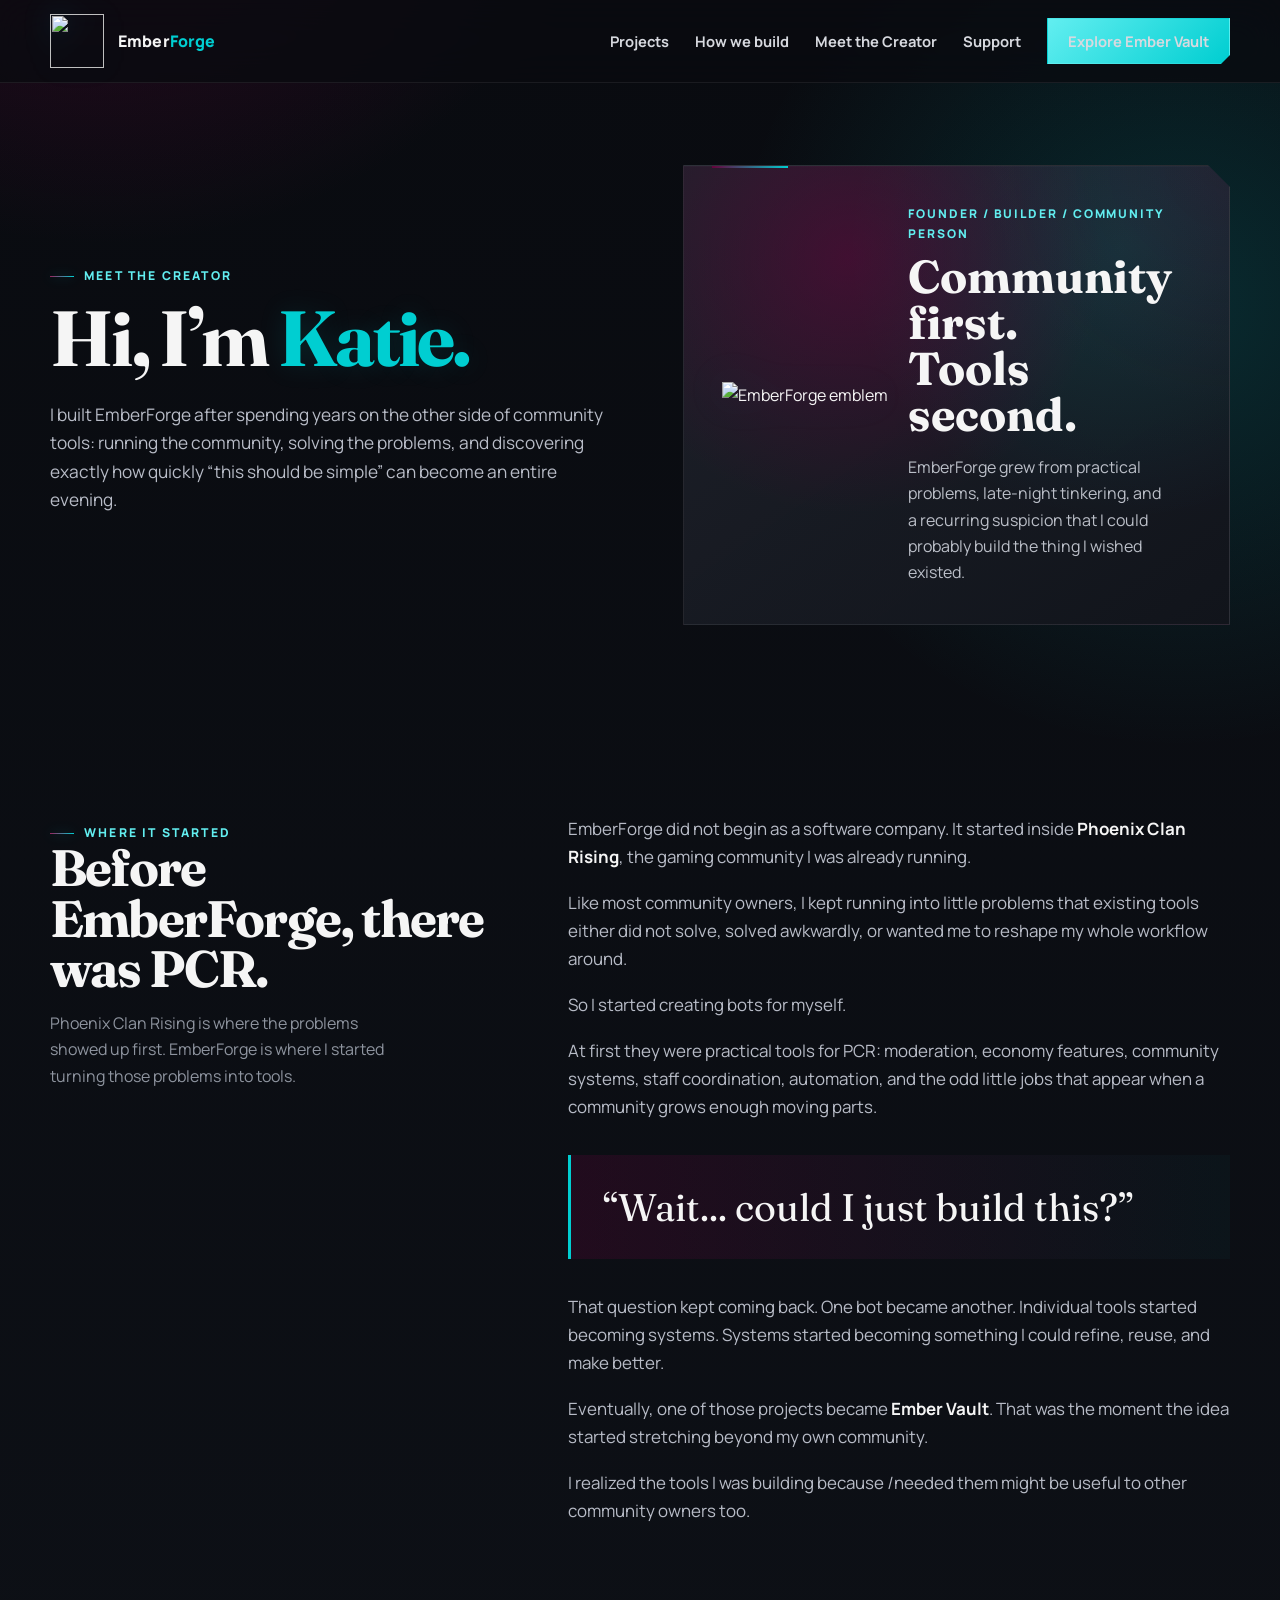
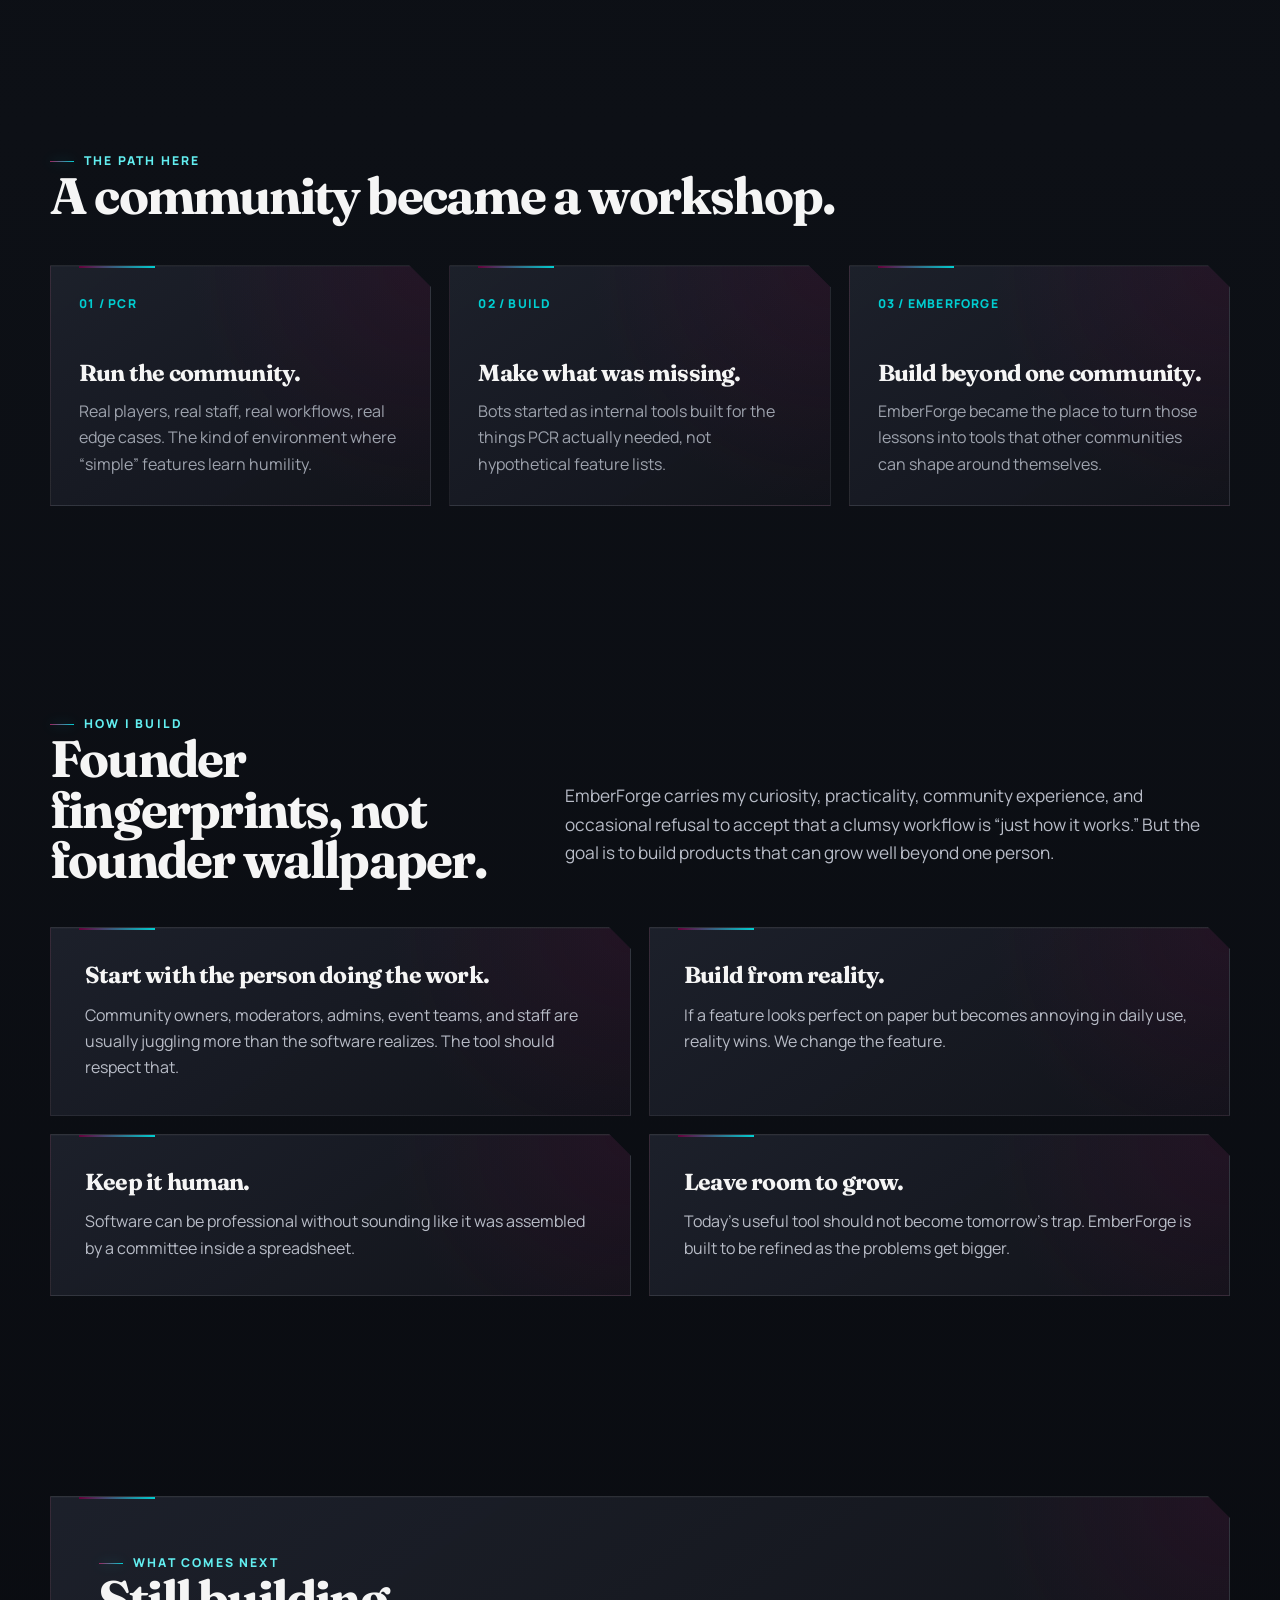
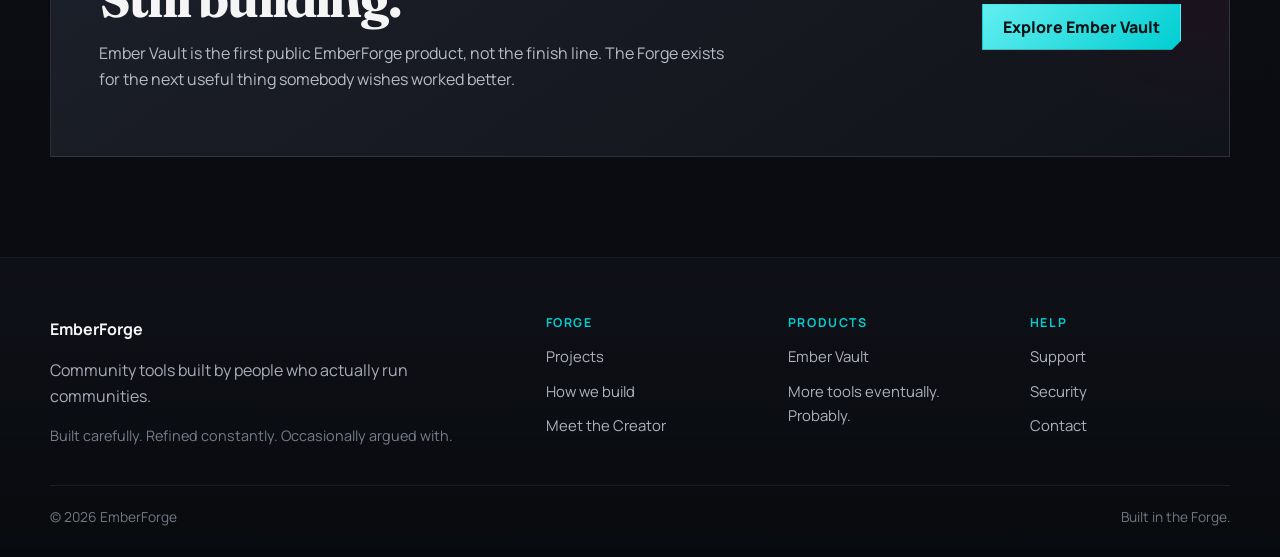
==== creator.html @ 753a5c28 "Add creator.html for EmberForge website" ====
<!doctype html>
<html lang="en">
<head>
<meta charset="utf-8">
<meta name="viewport" content="width=device-width,initial-scale=1">
<meta name="theme-color" content="#0b0d12">
<title>Meet the Creator | EmberForge</title>
<meta name="description" content="Meet the creator behind EmberForge and learn how community problems became community tools.">
<style>

@import url('https://fonts.googleapis.com/css2?family=Fraunces:opsz,wght@9..144,600;9..144,700;9..144,800&family=Manrope:wght@400;500;600;700;800&display=swap');

:root {
  --ink: #0b0d12;
  --ink-2: #11131a;
  --panel: #171a22;
  --panel-2: #1e222c;
  --turquoise: #00ced1;
  --turquoise-soft: #62eef0;
  --purple: #66023c;
  --purple-soft: #9a245f;
  --white: #f5f5f5;
  --muted: #b8bcc7;
  --muted-2: #858b98;
  --line: rgba(245,245,245,.10);
  --cyan-line: rgba(0,206,209,.25);
  --purple-line: rgba(154,36,95,.30);
  --shadow: 0 28px 80px rgba(0,0,0,.34);
  --max: 1180px;
}

* { box-sizing: border-box; }
html { scroll-behavior: smooth; }
body {
  margin: 0;
  min-height: 100vh;
  color: var(--white);
  font-family: "Manrope", ui-sans-serif, system-ui, sans-serif;
  line-height: 1.65;
  overflow-x: hidden;
  background:
    radial-gradient(circle at 8% -8%, rgba(102,2,60,.52), transparent 34rem),
    radial-gradient(circle at 92% 8%, rgba(0,206,209,.16), transparent 28rem),
    linear-gradient(180deg, #090b10 0%, #0d1016 46%, #090b10 100%);
}

body::before {
  content: "";
  position: fixed;
  inset: 0;
  pointer-events: none;
  opacity: .15;
  z-index: 999;
  background-image: url("data:image/svg+xml,%3Csvg viewBox='0 0 140 140' xmlns='http://www.w3.org/2000/svg'%3E%3Cfilter id='n'%3E%3CfeTurbulence type='fractalNoise' baseFrequency='.92' numOctaves='2' stitchTiles='stitch'/%3E%3C/filter%3E%3Crect width='100%25' height='100%25' filter='url(%23n)' opacity='.06'/%3E%3C/svg%3E");
  mix-blend-mode: soft-light;
}

a { color: inherit; }
.shell { width: min(var(--max), calc(100% - 40px)); margin: 0 auto; }

.site-nav {
  position: sticky;
  top: 0;
  z-index: 50;
  backdrop-filter: blur(18px);
  background: rgba(9,11,16,.78);
  border-bottom: 1px solid rgba(245,245,245,.07);
}

.nav-inner {
  min-height: 82px;
  display: flex;
  align-items: center;
  justify-content: space-between;
  gap: 24px;
}

.brand {
  display: inline-flex;
  align-items: center;
  gap: 14px;
  text-decoration: none;
  font-weight: 800;
  letter-spacing: .01em;
}

.brand-mark {
  width: 54px;
  height: 54px;
  display: grid;
  place-items: center;
  flex-shrink: 0;
}
.brand-mark img {
  width: 100%;
  height: 100%;
  object-fit: contain;
  display: block;
  filter: drop-shadow(0 0 14px rgba(0,206,209,.18));
}
.brand em { font-style: normal; color: var(--turquoise); }

.nav-links {
  display: flex;
  align-items: center;
  gap: 26px;
}
.nav-links a {
  text-decoration: none;
  color: #d7d9df;
  font-size: .92rem;
  font-weight: 700;
}
.nav-links a:hover { color: var(--turquoise-soft); }

.nav-cta, .btn {
  display: inline-flex;
  align-items: center;
  justify-content: center;
  gap: 10px;
  min-height: 46px;
  padding: 0 20px;
  text-decoration: none;
  font-weight: 800;
  border: 1px solid transparent;
  clip-path: polygon(0 0, 100% 0, 100% calc(100% - 9px), calc(100% - 9px) 100%, 0 100%);
  transition: transform .18s ease, box-shadow .18s ease, border-color .18s ease, background .18s ease;
}

.nav-cta, .btn.primary {
  color: #071114;
  background: linear-gradient(135deg, var(--turquoise-soft), var(--turquoise));
  box-shadow: 0 14px 34px rgba(0,206,209,.17);
}
.nav-cta:hover, .btn.primary:hover {
  transform: translateY(-2px);
  box-shadow: 0 18px 42px rgba(0,206,209,.25);
}

.btn.secondary {
  color: var(--white);
  border-color: rgba(245,245,245,.14);
  background: rgba(245,245,245,.035);
}
.btn.secondary:hover {
  transform: translateY(-2px);
  border-color: var(--purple-soft);
  background: rgba(102,2,60,.18);
}

.eyebrow {
  display: inline-flex;
  align-items: center;
  gap: 10px;
  color: var(--turquoise-soft);
  font-size: .76rem;
  letter-spacing: .18em;
  text-transform: uppercase;
  font-weight: 800;
}
.eyebrow::before {
  content: "";
  width: 24px;
  height: 1px;
  background: linear-gradient(90deg, var(--purple-soft), var(--turquoise));
  box-shadow: 0 0 12px rgba(0,206,209,.45);
}

h1, h2, h3, .display {
  font-family: "Fraunces", Georgia, serif;
  margin: 0;
  line-height: .98;
  letter-spacing: -.035em;
}
h1 { font-size: clamp(3.4rem, 6.1vw, 6.35rem); }
h2 { font-size: clamp(2.45rem, 4vw, 4.5rem); }
h3 { font-size: 1.45rem; line-height: 1.1; }

.lead {
  color: var(--muted);
  font-size: 1.08rem;
  max-width: 680px;
}

.glow-word {
  color: var(--turquoise);
  text-shadow: 0 0 28px rgba(0,206,209,.14);
}

.section {
  padding: 100px 0;
}

.card {
  position: relative;
  background:
    radial-gradient(circle at 100% 0%, rgba(102,2,60,.17), transparent 15rem),
    linear-gradient(145deg, rgba(30,34,44,.94), rgba(18,20,27,.96));
  border: 1px solid var(--line);
  box-shadow: inset 0 1px 0 rgba(245,245,245,.025);
  clip-path: polygon(0 0, calc(100% - 22px) 0, 100% 22px, 100% 100%, 0 100%);
}
.card::after {
  content: "";
  position: absolute;
  left: 28px;
  top: 0;
  width: 76px;
  height: 2px;
  background: linear-gradient(90deg, var(--purple), var(--turquoise));
}

.site-footer {
  border-top: 1px solid rgba(245,245,245,.07);
  padding: 58px 0 28px;
  background: linear-gradient(180deg, rgba(17,19,26,.72), rgba(8,10,14,.96));
}
.footer-grid {
  display: grid;
  grid-template-columns: 1.7fr repeat(3, .75fr);
  gap: 42px;
}
.footer-brand p { max-width: 460px; color: #a9adb7; margin: 14px 0 0; }
.footer-small { color: #777e8a !important; font-size: .9rem; }
.footer-column { display: grid; gap: 10px; align-content: start; }
.footer-column h3 {
  font-family: "Manrope", sans-serif;
  margin: 0 0 4px;
  color: var(--turquoise);
  text-transform: uppercase;
  letter-spacing: .13em;
  font-size: .77rem;
}
.footer-column a, .footer-column span {
  color: #aeb2bb;
  text-decoration: none;
  font-size: .93rem;
}
.footer-column a:hover { color: var(--white); }
.footer-bottom {
  display: flex;
  justify-content: space-between;
  gap: 20px;
  margin-top: 38px;
  padding-top: 20px;
  border-top: 1px solid rgba(245,245,245,.07);
  color: #717783;
  font-size: .86rem;
}

.reveal { opacity: 0; transform: translateY(14px); transition: opacity .65s ease, transform .65s ease; }
.reveal.visible { opacity: 1; transform: none; }

@media (max-width: 940px) {
  .nav-links a:not(.nav-cta) { display: none; }
  .footer-grid { grid-template-columns: 1fr 1fr; }
}
@media (max-width: 640px) {
  .shell { width: min(100% - 26px, var(--max)); }
  .nav-inner { min-height: 70px; }
  .brand-mark { width: 46px; height: 46px; }
  .nav-cta { display: none; }
  .section { padding: 74px 0; }
  .footer-grid { grid-template-columns: 1fr; }
  .footer-bottom { flex-direction: column; }
}
@media (prefers-reduced-motion: reduce) {
  * { scroll-behavior: auto !important; transition-duration: .01ms !important; }
  .reveal { opacity: 1; transform: none; }
}


.creator-hero {
  min-height:580px;
  display:grid;
  grid-template-columns:1.02fr .98fr;
  gap:64px;
  align-items:center;
  padding:82px 0 90px;
}
.creator-hero h1 { margin-top:14px; }
.creator-hero .lead { margin-top:24px; }
.creator-card {
  min-height:360px;
  padding:38px;
  display:grid;
  grid-template-columns:.9fr 1.1fr;
  gap:18px;
  align-items:center;
  overflow:hidden;
}
.creator-card::before {
  content:"";
  position:absolute;
  inset:0;
  background:
    radial-gradient(circle at 30% 20%, rgba(102,2,60,.50), transparent 16rem),
    radial-gradient(circle at 80% 18%, rgba(0,206,209,.12), transparent 17rem);
}
.creator-card > * { position:relative; z-index:1; }
.creator-logo {
  width: min(100%, 230px);
  display:block;
  margin: 0 auto;
  filter: drop-shadow(0 0 20px rgba(0,206,209,.12));
}
.creator-card .tiny { color:var(--turquoise-soft); text-transform:uppercase; letter-spacing:.16em; font-weight:800; font-size:.75rem; }
.creator-card strong {
  display:block;
  margin-top:10px;
  font-family:"Fraunces",serif;
  font-size:clamp(2.1rem,3.6vw,3.2rem);
  line-height:1;
}
.creator-card p { color:#bbbfc8; margin:16px 0 0; }

.story {
  display:grid;
  grid-template-columns:.8fr 1.2fr;
  gap:76px;
  align-items:start;
}
.story-copy p { color:var(--muted); font-size:1.06rem; margin:0 0 18px; }
.story-copy strong { color:var(--white); }
.story-kicker { position:sticky; top:110px; }
.story-kicker p { color:#8e949f; max-width:360px; }

.pullquote {
  margin:34px 0;
  padding:30px 32px;
  border-left:3px solid var(--turquoise);
  background:linear-gradient(90deg, rgba(102,2,60,.24), rgba(0,206,209,.03));
  font-family:"Fraunces",Georgia,serif;
  font-size:clamp(1.65rem,3vw,2.55rem);
  line-height:1.15;
}

.timeline {
  display:grid;
  grid-template-columns:repeat(3,1fr);
  gap:18px;
  margin-top:44px;
}
.timeline .card { padding:28px; min-height:230px; }
.timeline .label { color:var(--turquoise); font-weight:800; letter-spacing:.1em; font-size:.76rem; }
.timeline h3 { margin:46px 0 12px; }
.timeline p { color:#9ea3ae; margin:0; }

.values {
  display:grid;
  grid-template-columns:1fr 1fr;
  gap:18px;
}
.value-card { padding:34px; }
.value-card p { color:var(--muted); margin:14px 0 0; }

.closer {
  padding:48px;
  display:grid;
  grid-template-columns:1.2fr .8fr;
  gap:40px;
  align-items:center;
}
.closer p { color:var(--muted); max-width:700px; }
.closer .btn { justify-self:end; }

@media (max-width:940px) {
  .creator-hero, .creator-card, .story, .closer { grid-template-columns:1fr; }
  .story-kicker { position:static; }
  .timeline { grid-template-columns:1fr; }
  .closer .btn { justify-self:start; }
}
@media (max-width:640px) {
  .values { grid-template-columns:1fr; }
  .creator-card, .closer { padding:28px; }
}
</style>
</head>
<body>

<nav class="site-nav">
  <div class="shell nav-inner">
    <a class="brand" href="/" aria-label="EmberForge home">
      <span class="brand-mark" aria-hidden="true">
        <img src="/emberforge-mark.png" alt="">
      </span>
      <span>Ember<em>Forge</em></span>
    </a>
    <div class="nav-links" aria-label="Primary navigation">
      <a href="/#products">Projects</a>
      <a href="/#why">How we build</a>
      <a href="/creator.html">Meet the Creator</a>
      <a href="/support.html">Support</a>
      <a class="nav-cta" href="/ember-vault.html">Explore Ember Vault</a>
    </div>
  </div>
</nav>

<main>
<section class="shell creator-hero">
  <div class="reveal">
    <div class="eyebrow">Meet the Creator</div>
    <h1>Hi, I’m <span class="glow-word">Katie.</span></h1>
    <p class="lead">I built EmberForge after spending years on the other side of community tools: running the community, solving the problems, and discovering exactly how quickly “this should be simple” can become an entire evening.</p>
  </div>

  <aside class="creator-card card reveal">
    <img class="creator-logo" src="/emberforge-mark.png" alt="EmberForge emblem">
    <div>
      <div class="tiny">Founder / Builder / Community person</div>
      <strong>Community first.<br>Tools second.</strong>
      <p>EmberForge grew from practical problems, late-night tinkering, and a recurring suspicion that I could probably build the thing I wished existed.</p>
    </div>
  </aside>
</section>

<section class="section">
  <div class="shell story">
    <div class="story-kicker reveal">
      <div class="eyebrow">Where it started</div>
      <h2>Before EmberForge, there was PCR.</h2>
      <p>Phoenix Clan Rising is where the problems showed up first. EmberForge is where I started turning those problems into tools.</p>
    </div>

    <div class="story-copy reveal">
      <p>EmberForge did not begin as a software company. It started inside <strong>Phoenix Clan Rising</strong>, the gaming community I was already running.</p>

      <p>Like most community owners, I kept running into little problems that existing tools either did not solve, solved awkwardly, or wanted me to reshape my whole workflow around.</p>

      <p>So I started creating bots for myself.</p>

      <p>At first they were practical tools for PCR: moderation, economy features, community systems, staff coordination, automation, and the odd little jobs that appear when a community grows enough moving parts.</p>

      <div class="pullquote">“Wait... could I just build this?”</div>

      <p>That question kept coming back. One bot became another. Individual tools started becoming systems. Systems started becoming something I could refine, reuse, and make better.</p>

      <p>Eventually, one of those projects became <strong>Ember Vault</strong>. That was the moment the idea started stretching beyond my own community.</p>

      <p>I realized the tools I was building because <em>I</em> needed them might be useful to other community owners too.</p>
    </div>
  </div>
</section>

<section class="section">
  <div class="shell">
    <div class="eyebrow reveal">The path here</div>
    <h2 class="reveal">A community became a workshop.</h2>

    <div class="timeline">
      <article class="card reveal">
        <div class="label">01 / PCR</div>
        <h3>Run the community.</h3>
        <p>Real players, real staff, real workflows, real edge cases. The kind of environment where “simple” features learn humility.</p>
      </article>
      <article class="card reveal">
        <div class="label">02 / BUILD</div>
        <h3>Make what was missing.</h3>
        <p>Bots started as internal tools built for the things PCR actually needed, not hypothetical feature lists.</p>
      </article>
      <article class="card reveal">
        <div class="label">03 / EMBERFORGE</div>
        <h3>Build beyond one community.</h3>
        <p>EmberForge became the place to turn those lessons into tools that other communities can shape around themselves.</p>
      </article>
    </div>
  </div>
</section>

<section class="section">
  <div class="shell">
    <div class="section-head" style="display:grid;grid-template-columns:.8fr 1.2fr;gap:72px;align-items:end;margin-bottom:42px;">
      <div class="reveal">
        <div class="eyebrow">How I build</div>
        <h2>Founder fingerprints, not founder wallpaper.</h2>
      </div>
      <p class="lead reveal">EmberForge carries my curiosity, practicality, community experience, and occasional refusal to accept that a clumsy workflow is “just how it works.” But the goal is to build products that can grow well beyond one person.</p>
    </div>

    <div class="values">
      <article class="value-card card reveal">
        <h3>Start with the person doing the work.</h3>
        <p>Community owners, moderators, admins, event teams, and staff are usually juggling more than the software realizes. The tool should respect that.</p>
      </article>
      <article class="value-card card reveal">
        <h3>Build from reality.</h3>
        <p>If a feature looks perfect on paper but becomes annoying in daily use, reality wins. We change the feature.</p>
      </article>
      <article class="value-card card reveal">
        <h3>Keep it human.</h3>
        <p>Software can be professional without sounding like it was assembled by a committee inside a spreadsheet.</p>
      </article>
      <article class="value-card card reveal">
        <h3>Leave room to grow.</h3>
        <p>Today's useful tool should not become tomorrow's trap. EmberForge is built to be refined as the problems get bigger.</p>
      </article>
    </div>
  </div>
</section>

<section class="section">
  <div class="shell">
    <div class="closer card reveal">
      <div>
        <div class="eyebrow">What comes next</div>
        <h2>Still building.</h2>
        <p>Ember Vault is the first public EmberForge product, not the finish line. The Forge exists for the next useful thing somebody wishes worked better.</p>
      </div>
      <a class="btn primary" href="/ember-vault.html">Explore Ember Vault</a>
    </div>
  </div>
</section>
</main>

<footer class="site-footer">
  <div class="shell footer-grid">
    <div class="footer-brand">
      <strong>EmberForge</strong>
      <p>Community tools built by people who actually run communities.</p>
      <p class="footer-small">Built carefully. Refined constantly. Occasionally argued with.</p>
    </div>
    <div class="footer-column">
      <h3>Forge</h3>
      <a href="/#products">Projects</a>
      <a href="/#why">How we build</a>
      <a href="/creator.html">Meet the Creator</a>
    </div>
    <div class="footer-column">
      <h3>Products</h3>
      <a href="/ember-vault.html">Ember Vault</a>
      <span>More tools eventually. Probably.</span>
    </div>
    <div class="footer-column">
      <h3>Help</h3>
      <a href="/support.html">Support</a>
      <a href="/security.html">Security</a>
      <a href="mailto:ever_forge@outlook.com">Contact</a>
    </div>
  </div>
  <div class="shell footer-bottom">
    <span>© <span id="year">2026</span> EmberForge</span>
    <span>Built in the Forge.</span>
  </div>
</footer>

<script>
const yearEl = document.getElementById('year'); if (yearEl) yearEl.textContent = new Date().getFullYear();
const observer = new IntersectionObserver((entries) => {
  entries.forEach(entry => {
    if (entry.isIntersecting) {
      entry.target.classList.add('visible');
      observer.unobserve(entry.target);
    }
  });
}, { threshold: 0.12 });
document.querySelectorAll('.reveal').forEach(el => observer.observe(el));
</script>
</body>
</html>
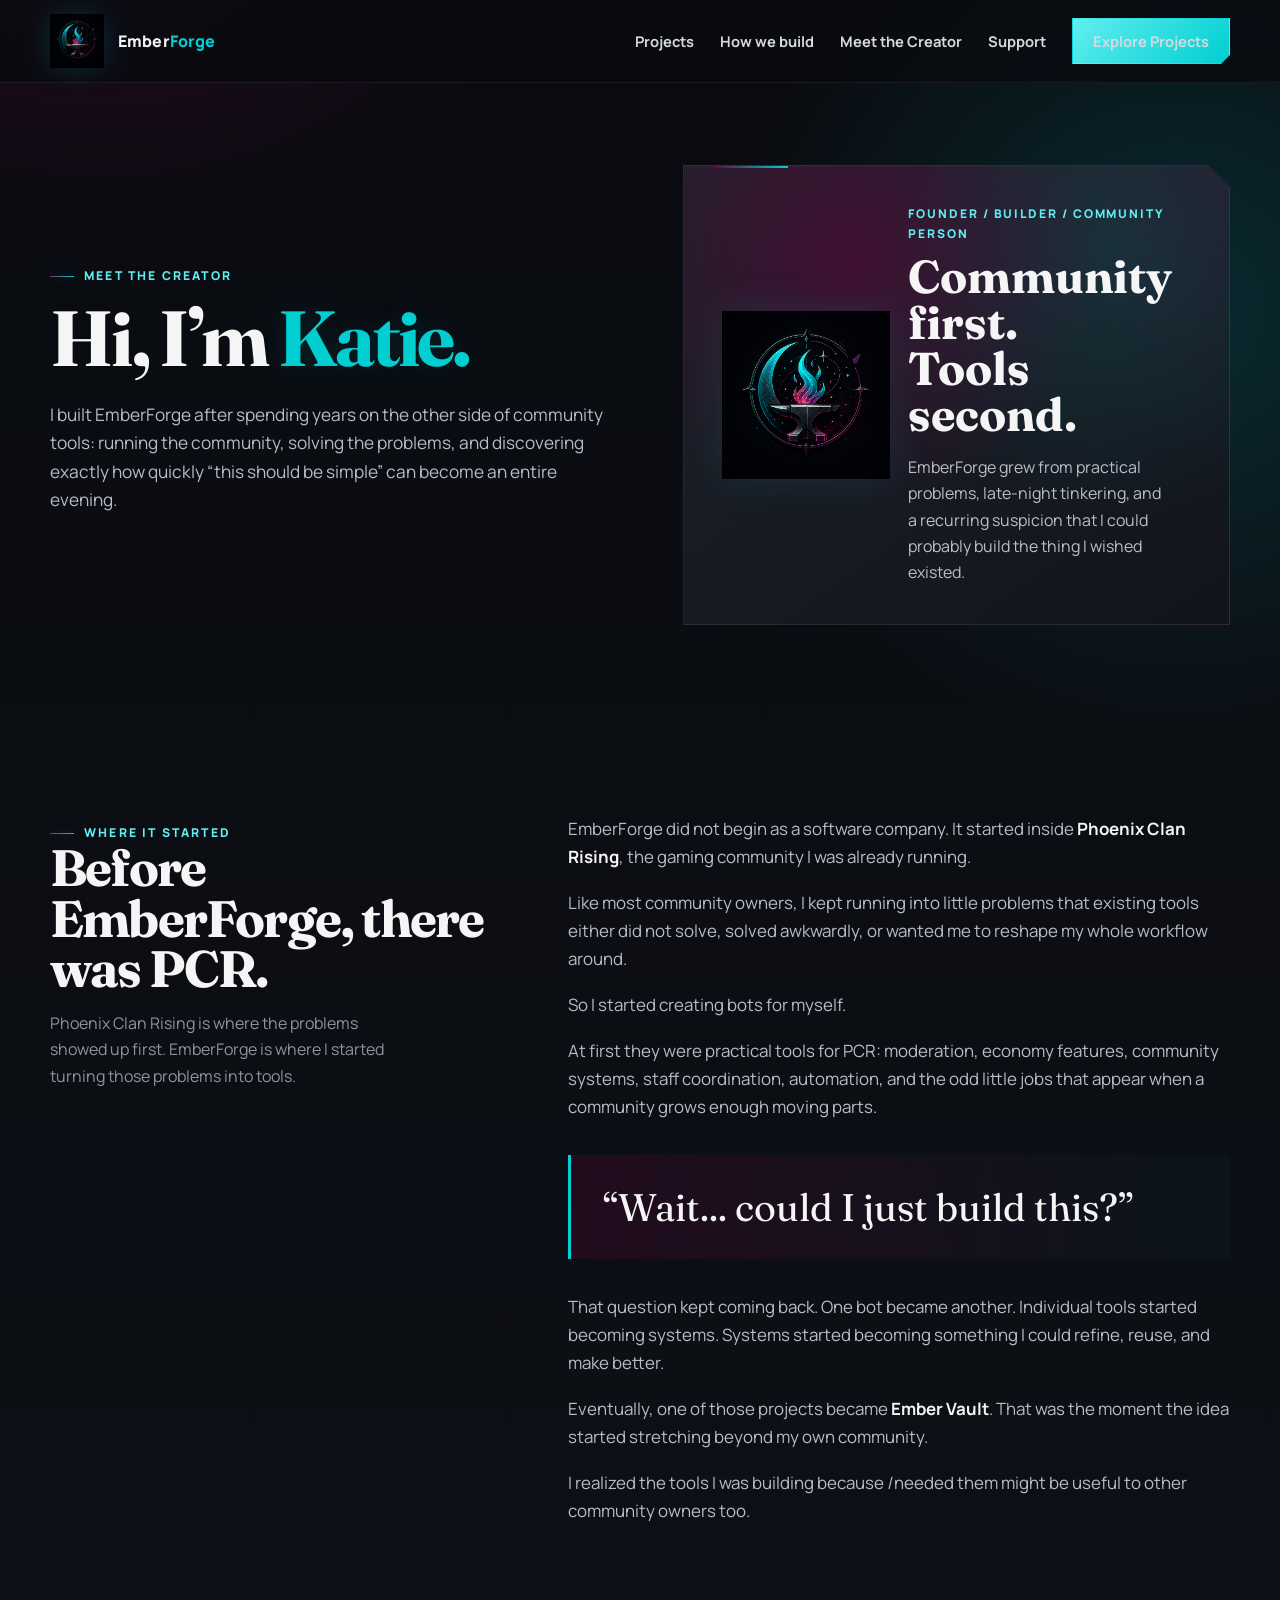
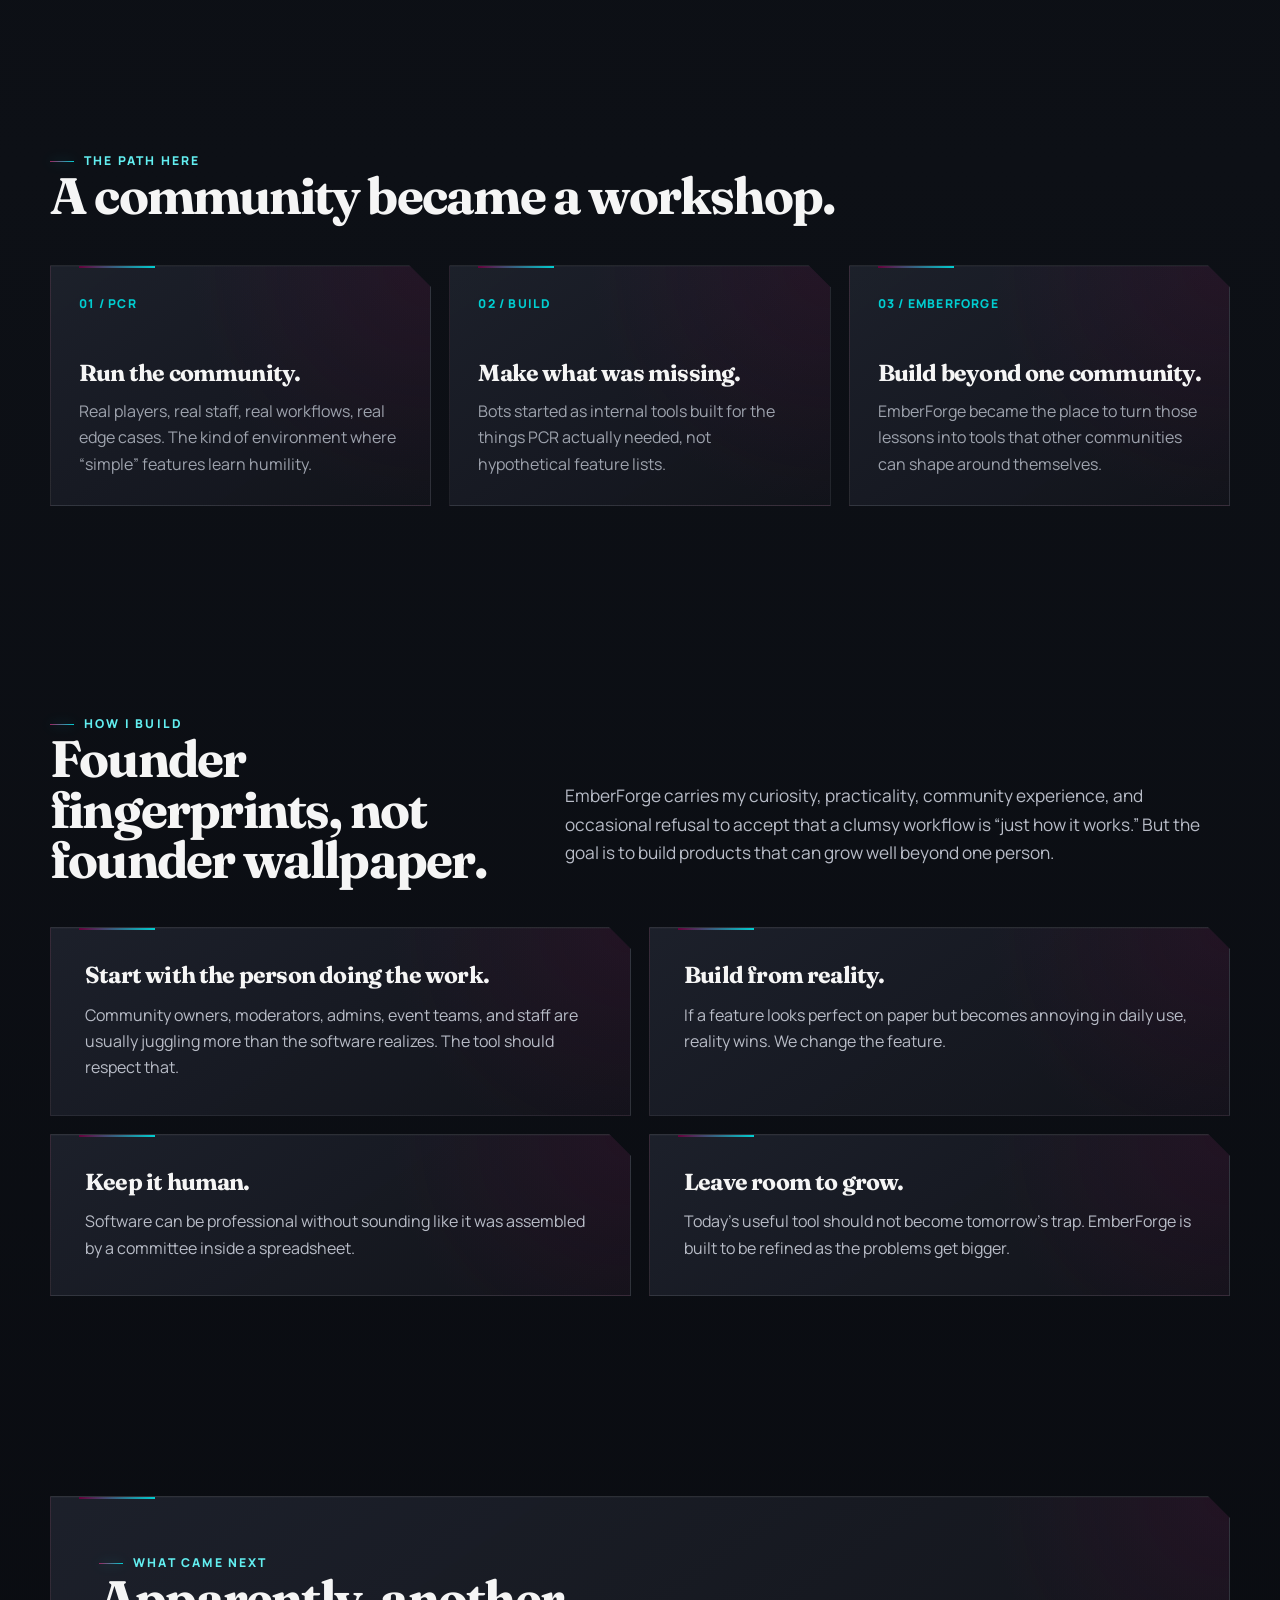
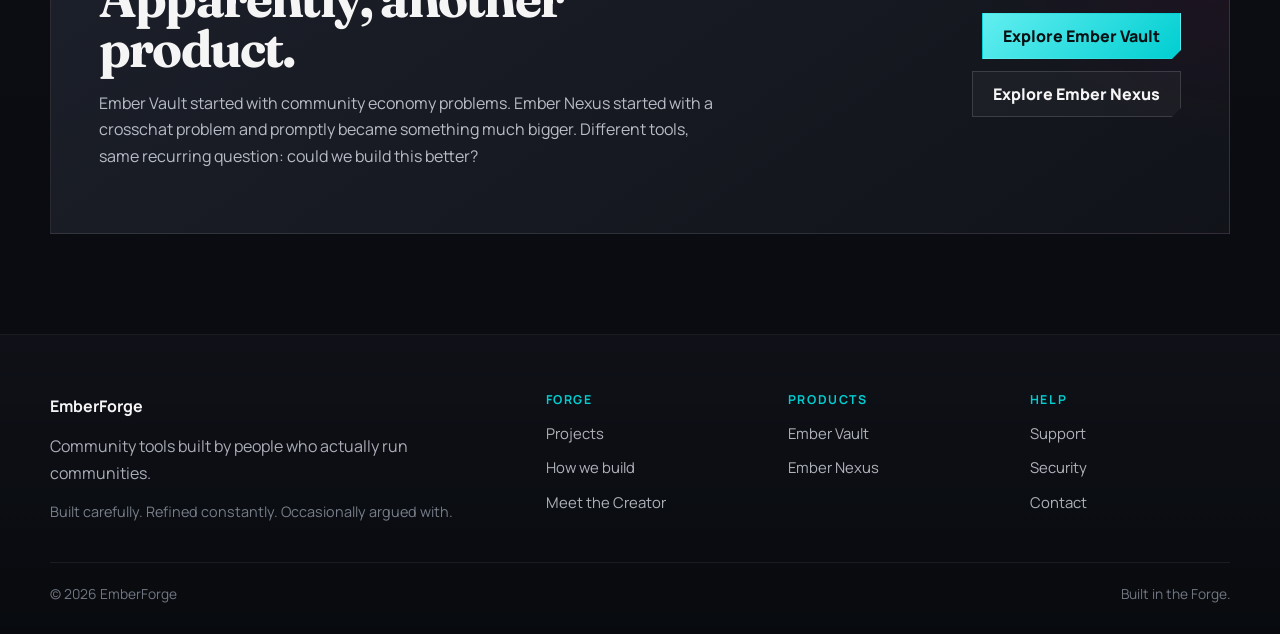
==== commit fa78873b: "Update product information and add actions section" ====
--- a/creator.html
+++ b/creator.html
@@ -363,16 +363,26 @@
 }
 .closer p { color:var(--muted); max-width:700px; }
 .closer .btn { justify-self:end; }
+.product-actions {
+  display:flex;
+  flex-wrap:wrap;
+  gap:12px;
+  justify-content:flex-end;
+}
+.closer .product-actions { justify-self:end; }
 
 @media (max-width:940px) {
   .creator-hero, .creator-card, .story, .closer { grid-template-columns:1fr; }
   .story-kicker { position:static; }
   .timeline { grid-template-columns:1fr; }
   .closer .btn { justify-self:start; }
+  .closer .product-actions { justify-self:start; }
 }
 @media (max-width:640px) {
   .values { grid-template-columns:1fr; }
   .creator-card, .closer { padding:28px; }
+  .product-actions { width:100%; }
+  .product-actions .btn { width:100%; }
 }
 </style>
 </head>
@@ -391,7 +401,7 @@
       <a href="/#why">How we build</a>
       <a href="/creator.html">Meet the Creator</a>
       <a href="/support.html">Support</a>
-      <a class="nav-cta" href="/ember-vault.html">Explore Ember Vault</a>
+      <a class="nav-cta" href="/#products">Explore Projects</a>
     </div>
   </div>
 </nav>
@@ -502,11 +512,14 @@
   <div class="shell">
     <div class="closer card reveal">
       <div>
-        <div class="eyebrow">What comes next</div>
-        <h2>Still building.</h2>
-        <p>Ember Vault is the first public EmberForge product, not the finish line. The Forge exists for the next useful thing somebody wishes worked better.</p>
+        <div class="eyebrow">What came next</div>
+        <h2>Apparently, another product.</h2>
+        <p>Ember Vault started with community economy problems. Ember Nexus started with a crosschat problem and promptly became something much bigger. Different tools, same recurring question: could we build this better?</p>
       </div>
-      <a class="btn primary" href="/ember-vault.html">Explore Ember Vault</a>
+      <div class="product-actions">
+        <a class="btn primary" href="/ember-vault.html">Explore Ember Vault</a>
+        <a class="btn secondary" href="/ember-nexus.html">Explore Ember Nexus</a>
+      </div>
     </div>
   </div>
 </section>
@@ -528,7 +541,7 @@
     <div class="footer-column">
       <h3>Products</h3>
       <a href="/ember-vault.html">Ember Vault</a>
-      <span>More tools eventually. Probably.</span>
+      <a href="/ember-nexus.html">Ember Nexus</a>
     </div>
     <div class="footer-column">
       <h3>Help</h3>
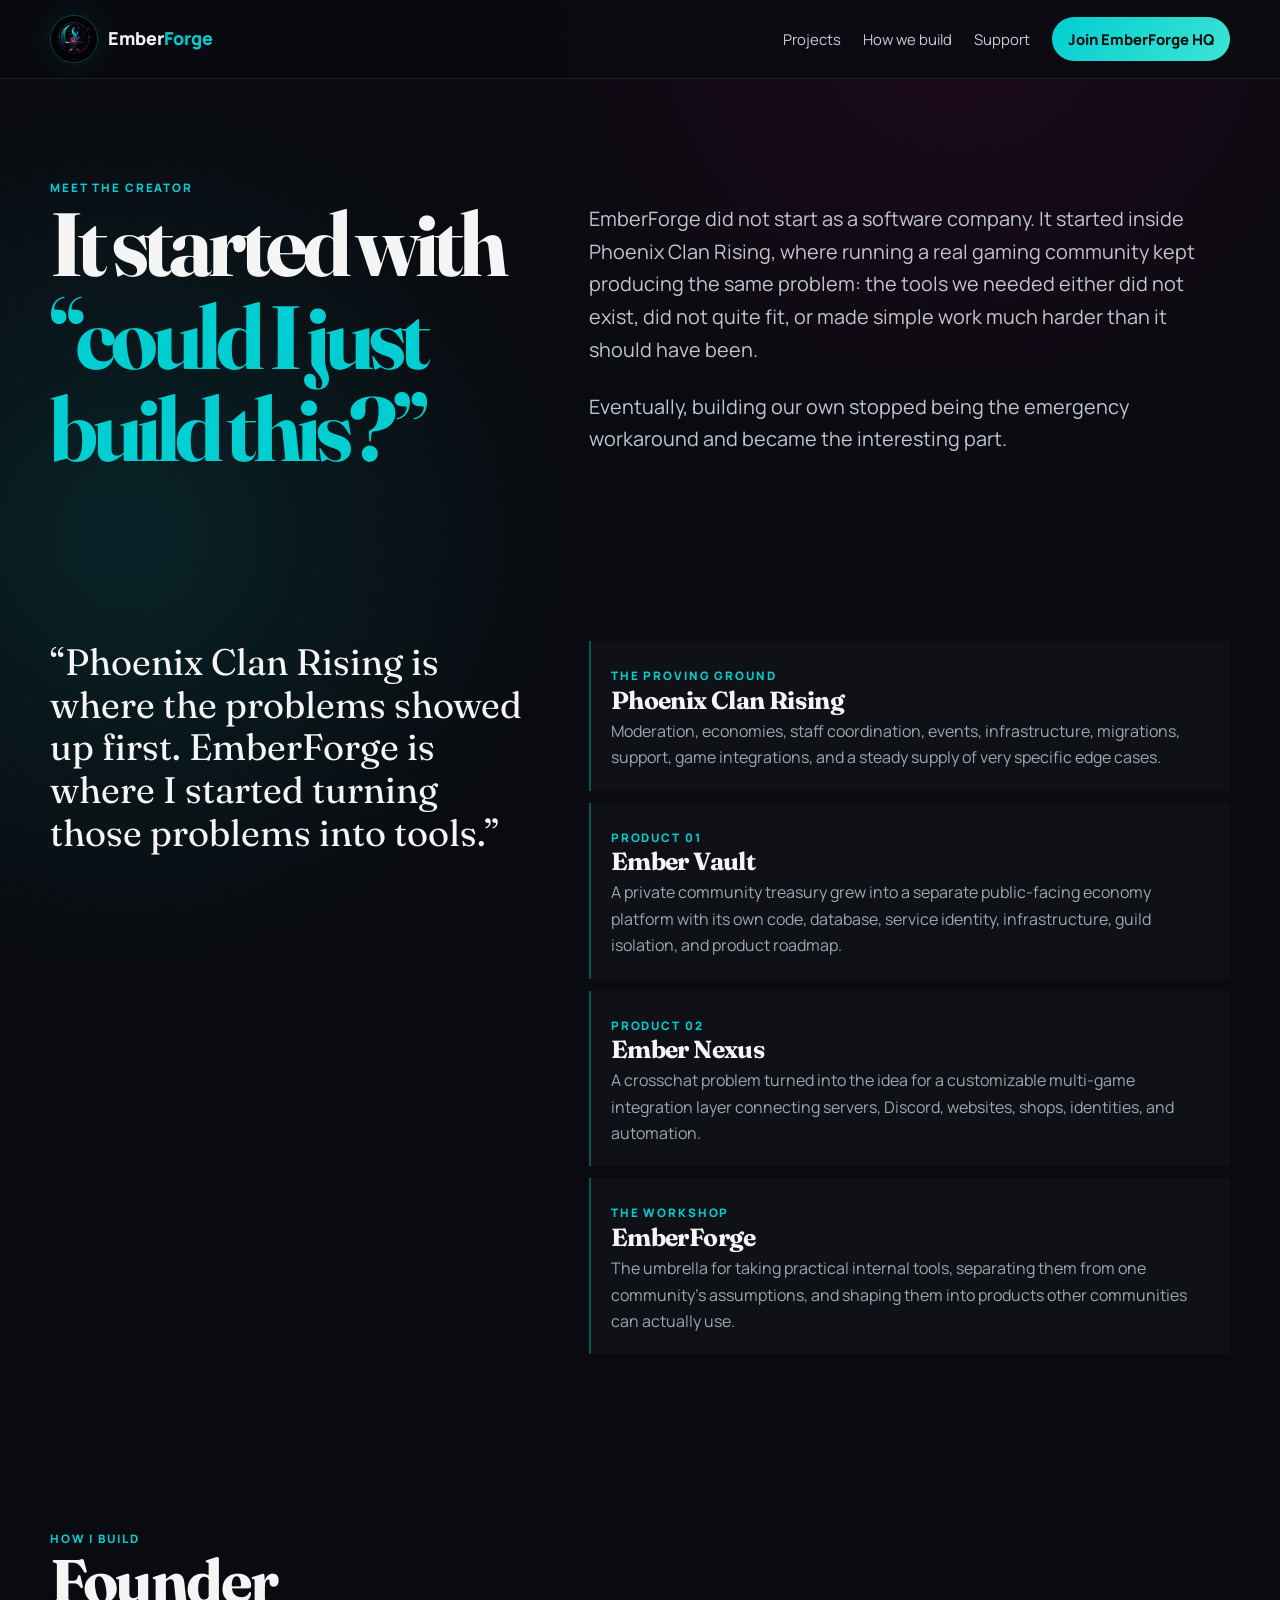
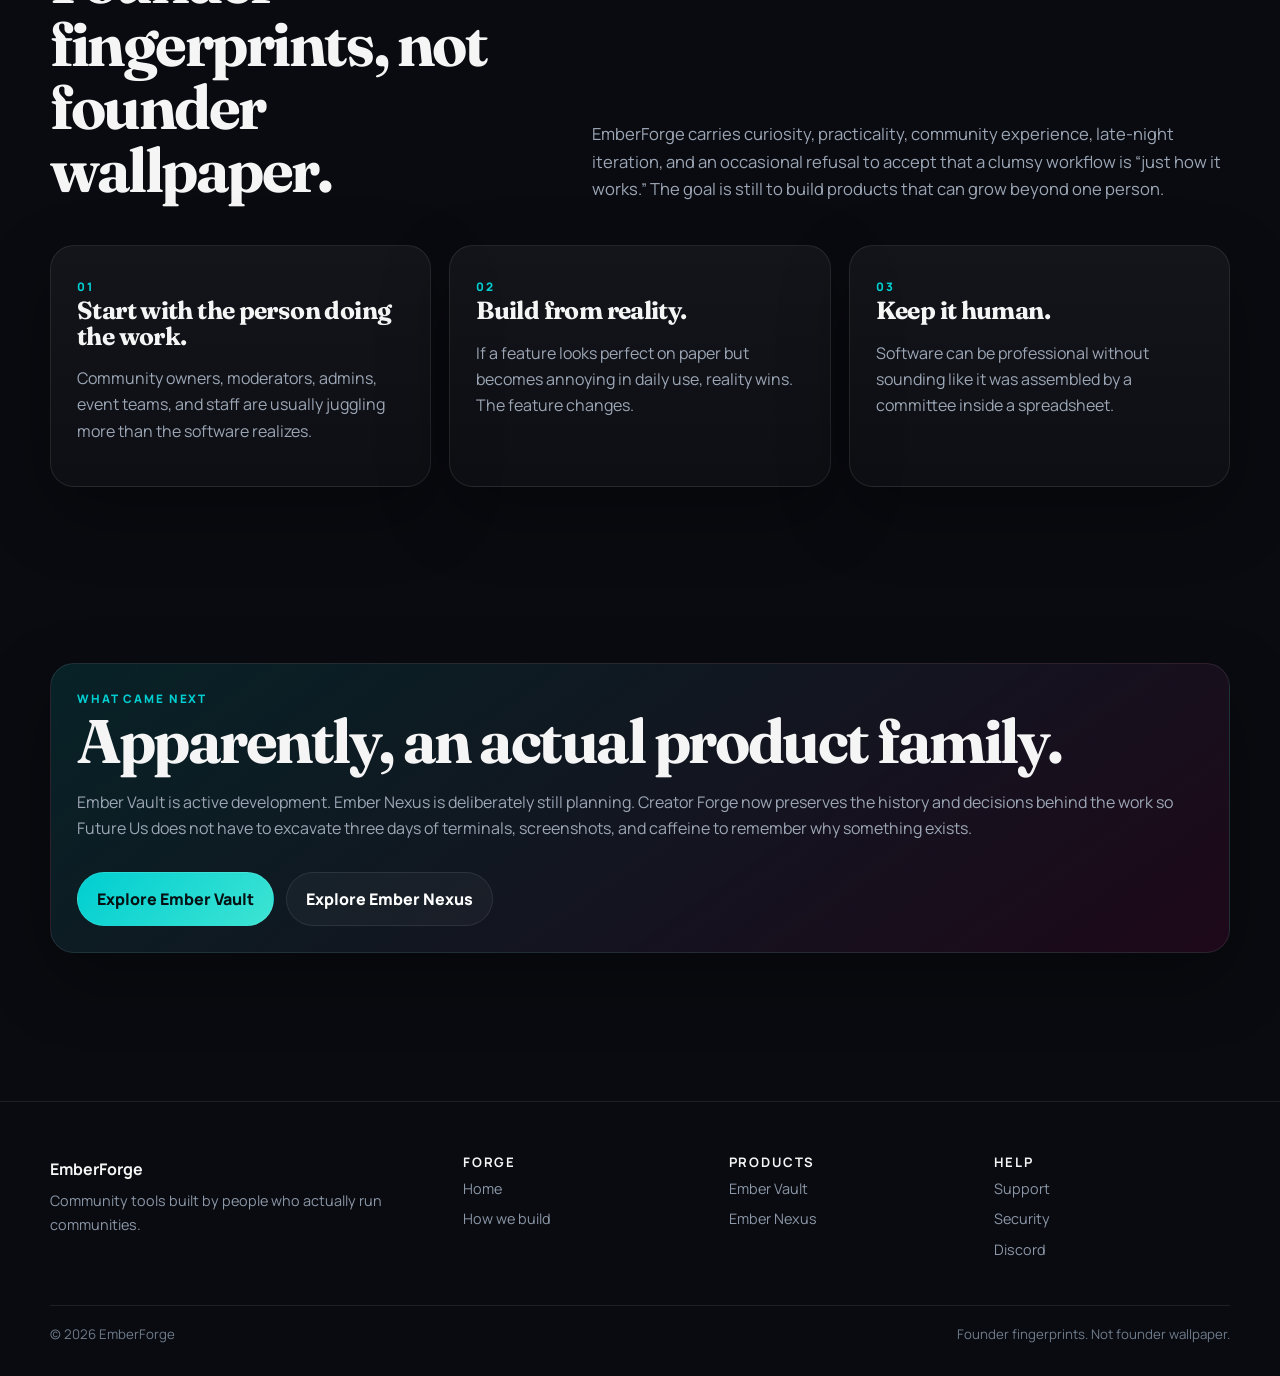
==== commit 369ad247: "Site update" ====
--- a/creator.html
+++ b/creator.html
@@ -1,572 +1,7 @@
-<!doctype html>
-<html lang="en">
-<head>
-<meta charset="utf-8">
-<meta name="viewport" content="width=device-width,initial-scale=1">
-<meta name="theme-color" content="#0b0d12">
-<title>Meet the Creator | EmberForge</title>
-<meta name="description" content="Meet the creator behind EmberForge and learn how community problems became community tools.">
-<style>
-
-@import url('https://fonts.googleapis.com/css2?family=Fraunces:opsz,wght@9..144,600;9..144,700;9..144,800&family=Manrope:wght@400;500;600;700;800&display=swap');
-
-:root {
-  --ink: #0b0d12;
-  --ink-2: #11131a;
-  --panel: #171a22;
-  --panel-2: #1e222c;
-  --turquoise: #00ced1;
-  --turquoise-soft: #62eef0;
-  --purple: #66023c;
-  --purple-soft: #9a245f;
-  --white: #f5f5f5;
-  --muted: #b8bcc7;
-  --muted-2: #858b98;
-  --line: rgba(245,245,245,.10);
-  --cyan-line: rgba(0,206,209,.25);
-  --purple-line: rgba(154,36,95,.30);
-  --shadow: 0 28px 80px rgba(0,0,0,.34);
-  --max: 1180px;
-}
-
-* { box-sizing: border-box; }
-html { scroll-behavior: smooth; }
-body {
-  margin: 0;
-  min-height: 100vh;
-  color: var(--white);
-  font-family: "Manrope", ui-sans-serif, system-ui, sans-serif;
-  line-height: 1.65;
-  overflow-x: hidden;
-  background:
-    radial-gradient(circle at 8% -8%, rgba(102,2,60,.52), transparent 34rem),
-    radial-gradient(circle at 92% 8%, rgba(0,206,209,.16), transparent 28rem),
-    linear-gradient(180deg, #090b10 0%, #0d1016 46%, #090b10 100%);
-}
-
-body::before {
-  content: "";
-  position: fixed;
-  inset: 0;
-  pointer-events: none;
-  opacity: .15;
-  z-index: 999;
-  background-image: url("data:image/svg+xml,%3Csvg viewBox='0 0 140 140' xmlns='http://www.w3.org/2000/svg'%3E%3Cfilter id='n'%3E%3CfeTurbulence type='fractalNoise' baseFrequency='.92' numOctaves='2' stitchTiles='stitch'/%3E%3C/filter%3E%3Crect width='100%25' height='100%25' filter='url(%23n)' opacity='.06'/%3E%3C/svg%3E");
-  mix-blend-mode: soft-light;
-}
-
-a { color: inherit; }
-.shell { width: min(var(--max), calc(100% - 40px)); margin: 0 auto; }
-
-.site-nav {
-  position: sticky;
-  top: 0;
-  z-index: 50;
-  backdrop-filter: blur(18px);
-  background: rgba(9,11,16,.78);
-  border-bottom: 1px solid rgba(245,245,245,.07);
-}
-
-.nav-inner {
-  min-height: 82px;
-  display: flex;
-  align-items: center;
-  justify-content: space-between;
-  gap: 24px;
-}
-
-.brand {
-  display: inline-flex;
-  align-items: center;
-  gap: 14px;
-  text-decoration: none;
-  font-weight: 800;
-  letter-spacing: .01em;
-}
-
-.brand-mark {
-  width: 54px;
-  height: 54px;
-  display: grid;
-  place-items: center;
-  flex-shrink: 0;
-}
-.brand-mark img {
-  width: 100%;
-  height: 100%;
-  object-fit: contain;
-  display: block;
-  filter: drop-shadow(0 0 14px rgba(0,206,209,.18));
-}
-.brand em { font-style: normal; color: var(--turquoise); }
-
-.nav-links {
-  display: flex;
-  align-items: center;
-  gap: 26px;
-}
-.nav-links a {
-  text-decoration: none;
-  color: #d7d9df;
-  font-size: .92rem;
-  font-weight: 700;
-}
-.nav-links a:hover { color: var(--turquoise-soft); }
-
-.nav-cta, .btn {
-  display: inline-flex;
-  align-items: center;
-  justify-content: center;
-  gap: 10px;
-  min-height: 46px;
-  padding: 0 20px;
-  text-decoration: none;
-  font-weight: 800;
-  border: 1px solid transparent;
-  clip-path: polygon(0 0, 100% 0, 100% calc(100% - 9px), calc(100% - 9px) 100%, 0 100%);
-  transition: transform .18s ease, box-shadow .18s ease, border-color .18s ease, background .18s ease;
-}
-
-.nav-cta, .btn.primary {
-  color: #071114;
-  background: linear-gradient(135deg, var(--turquoise-soft), var(--turquoise));
-  box-shadow: 0 14px 34px rgba(0,206,209,.17);
-}
-.nav-cta:hover, .btn.primary:hover {
-  transform: translateY(-2px);
-  box-shadow: 0 18px 42px rgba(0,206,209,.25);
-}
-
-.btn.secondary {
-  color: var(--white);
-  border-color: rgba(245,245,245,.14);
-  background: rgba(245,245,245,.035);
-}
-.btn.secondary:hover {
-  transform: translateY(-2px);
-  border-color: var(--purple-soft);
-  background: rgba(102,2,60,.18);
-}
-
-.eyebrow {
-  display: inline-flex;
-  align-items: center;
-  gap: 10px;
-  color: var(--turquoise-soft);
-  font-size: .76rem;
-  letter-spacing: .18em;
-  text-transform: uppercase;
-  font-weight: 800;
-}
-.eyebrow::before {
-  content: "";
-  width: 24px;
-  height: 1px;
-  background: linear-gradient(90deg, var(--purple-soft), var(--turquoise));
-  box-shadow: 0 0 12px rgba(0,206,209,.45);
-}
-
-h1, h2, h3, .display {
-  font-family: "Fraunces", Georgia, serif;
-  margin: 0;
-  line-height: .98;
-  letter-spacing: -.035em;
-}
-h1 { font-size: clamp(3.4rem, 6.1vw, 6.35rem); }
-h2 { font-size: clamp(2.45rem, 4vw, 4.5rem); }
-h3 { font-size: 1.45rem; line-height: 1.1; }
-
-.lead {
-  color: var(--muted);
-  font-size: 1.08rem;
-  max-width: 680px;
-}
-
-.glow-word {
-  color: var(--turquoise);
-  text-shadow: 0 0 28px rgba(0,206,209,.14);
-}
-
-.section {
-  padding: 100px 0;
-}
-
-.card {
-  position: relative;
-  background:
-    radial-gradient(circle at 100% 0%, rgba(102,2,60,.17), transparent 15rem),
-    linear-gradient(145deg, rgba(30,34,44,.94), rgba(18,20,27,.96));
-  border: 1px solid var(--line);
-  box-shadow: inset 0 1px 0 rgba(245,245,245,.025);
-  clip-path: polygon(0 0, calc(100% - 22px) 0, 100% 22px, 100% 100%, 0 100%);
-}
-.card::after {
-  content: "";
-  position: absolute;
-  left: 28px;
-  top: 0;
-  width: 76px;
-  height: 2px;
-  background: linear-gradient(90deg, var(--purple), var(--turquoise));
-}
-
-.site-footer {
-  border-top: 1px solid rgba(245,245,245,.07);
-  padding: 58px 0 28px;
-  background: linear-gradient(180deg, rgba(17,19,26,.72), rgba(8,10,14,.96));
-}
-.footer-grid {
-  display: grid;
-  grid-template-columns: 1.7fr repeat(3, .75fr);
-  gap: 42px;
-}
-.footer-brand p { max-width: 460px; color: #a9adb7; margin: 14px 0 0; }
-.footer-small { color: #777e8a !important; font-size: .9rem; }
-.footer-column { display: grid; gap: 10px; align-content: start; }
-.footer-column h3 {
-  font-family: "Manrope", sans-serif;
-  margin: 0 0 4px;
-  color: var(--turquoise);
-  text-transform: uppercase;
-  letter-spacing: .13em;
-  font-size: .77rem;
-}
-.footer-column a, .footer-column span {
-  color: #aeb2bb;
-  text-decoration: none;
-  font-size: .93rem;
-}
-.footer-column a:hover { color: var(--white); }
-.footer-bottom {
-  display: flex;
-  justify-content: space-between;
-  gap: 20px;
-  margin-top: 38px;
-  padding-top: 20px;
-  border-top: 1px solid rgba(245,245,245,.07);
-  color: #717783;
-  font-size: .86rem;
-}
-
-.reveal { opacity: 0; transform: translateY(14px); transition: opacity .65s ease, transform .65s ease; }
-.reveal.visible { opacity: 1; transform: none; }
-
-@media (max-width: 940px) {
-  .nav-links a:not(.nav-cta) { display: none; }
-  .footer-grid { grid-template-columns: 1fr 1fr; }
-}
-@media (max-width: 640px) {
-  .shell { width: min(100% - 26px, var(--max)); }
-  .nav-inner { min-height: 70px; }
-  .brand-mark { width: 46px; height: 46px; }
-  .nav-cta { display: none; }
-  .section { padding: 74px 0; }
-  .footer-grid { grid-template-columns: 1fr; }
-  .footer-bottom { flex-direction: column; }
-}
-@media (prefers-reduced-motion: reduce) {
-  * { scroll-behavior: auto !important; transition-duration: .01ms !important; }
-  .reveal { opacity: 1; transform: none; }
-}
-
-
-.creator-hero {
-  min-height:580px;
-  display:grid;
-  grid-template-columns:1.02fr .98fr;
-  gap:64px;
-  align-items:center;
-  padding:82px 0 90px;
-}
-.creator-hero h1 { margin-top:14px; }
-.creator-hero .lead { margin-top:24px; }
-.creator-card {
-  min-height:360px;
-  padding:38px;
-  display:grid;
-  grid-template-columns:.9fr 1.1fr;
-  gap:18px;
-  align-items:center;
-  overflow:hidden;
-}
-.creator-card::before {
-  content:"";
-  position:absolute;
-  inset:0;
-  background:
-    radial-gradient(circle at 30% 20%, rgba(102,2,60,.50), transparent 16rem),
-    radial-gradient(circle at 80% 18%, rgba(0,206,209,.12), transparent 17rem);
-}
-.creator-card > * { position:relative; z-index:1; }
-.creator-logo {
-  width: min(100%, 230px);
-  display:block;
-  margin: 0 auto;
-  filter: drop-shadow(0 0 20px rgba(0,206,209,.12));
-}
-.creator-card .tiny { color:var(--turquoise-soft); text-transform:uppercase; letter-spacing:.16em; font-weight:800; font-size:.75rem; }
-.creator-card strong {
-  display:block;
-  margin-top:10px;
-  font-family:"Fraunces",serif;
-  font-size:clamp(2.1rem,3.6vw,3.2rem);
-  line-height:1;
-}
-.creator-card p { color:#bbbfc8; margin:16px 0 0; }
-
-.story {
-  display:grid;
-  grid-template-columns:.8fr 1.2fr;
-  gap:76px;
-  align-items:start;
-}
-.story-copy p { color:var(--muted); font-size:1.06rem; margin:0 0 18px; }
-.story-copy strong { color:var(--white); }
-.story-kicker { position:sticky; top:110px; }
-.story-kicker p { color:#8e949f; max-width:360px; }
-
-.pullquote {
-  margin:34px 0;
-  padding:30px 32px;
-  border-left:3px solid var(--turquoise);
-  background:linear-gradient(90deg, rgba(102,2,60,.24), rgba(0,206,209,.03));
-  font-family:"Fraunces",Georgia,serif;
-  font-size:clamp(1.65rem,3vw,2.55rem);
-  line-height:1.15;
-}
-
-.timeline {
-  display:grid;
-  grid-template-columns:repeat(3,1fr);
-  gap:18px;
-  margin-top:44px;
-}
-.timeline .card { padding:28px; min-height:230px; }
-.timeline .label { color:var(--turquoise); font-weight:800; letter-spacing:.1em; font-size:.76rem; }
-.timeline h3 { margin:46px 0 12px; }
-.timeline p { color:#9ea3ae; margin:0; }
-
-.values {
-  display:grid;
-  grid-template-columns:1fr 1fr;
-  gap:18px;
-}
-.value-card { padding:34px; }
-.value-card p { color:var(--muted); margin:14px 0 0; }
-
-.closer {
-  padding:48px;
-  display:grid;
-  grid-template-columns:1.2fr .8fr;
-  gap:40px;
-  align-items:center;
-}
-.closer p { color:var(--muted); max-width:700px; }
-.closer .btn { justify-self:end; }
-.product-actions {
-  display:flex;
-  flex-wrap:wrap;
-  gap:12px;
-  justify-content:flex-end;
-}
-.closer .product-actions { justify-self:end; }
-
-@media (max-width:940px) {
-  .creator-hero, .creator-card, .story, .closer { grid-template-columns:1fr; }
-  .story-kicker { position:static; }
-  .timeline { grid-template-columns:1fr; }
-  .closer .btn { justify-self:start; }
-  .closer .product-actions { justify-self:start; }
-}
-@media (max-width:640px) {
-  .values { grid-template-columns:1fr; }
-  .creator-card, .closer { padding:28px; }
-  .product-actions { width:100%; }
-  .product-actions .btn { width:100%; }
-}
-</style>
-</head>
-<body>
-
-<nav class="site-nav">
-  <div class="shell nav-inner">
-    <a class="brand" href="/" aria-label="EmberForge home">
-      <span class="brand-mark" aria-hidden="true">
-        <img src="/emberforge-mark.png" alt="">
-      </span>
-      <span>Ember<em>Forge</em></span>
-    </a>
-    <div class="nav-links" aria-label="Primary navigation">
-      <a href="/#products">Projects</a>
-      <a href="/#why">How we build</a>
-      <a href="/creator.html">Meet the Creator</a>
-      <a href="/support.html">Support</a>
-      <a class="nav-cta" href="/#products">Explore Projects</a>
-    </div>
-  </div>
-</nav>
-
-<main>
-<section class="shell creator-hero">
-  <div class="reveal">
-    <div class="eyebrow">Meet the Creator</div>
-    <h1>Hi, I’m <span class="glow-word">Katie.</span></h1>
-    <p class="lead">I built EmberForge after spending years on the other side of community tools: running the community, solving the problems, and discovering exactly how quickly “this should be simple” can become an entire evening.</p>
-  </div>
-
-  <aside class="creator-card card reveal">
-    <img class="creator-logo" src="/emberforge-mark.png" alt="EmberForge emblem">
-    <div>
-      <div class="tiny">Founder / Builder / Community person</div>
-      <strong>Community first.<br>Tools second.</strong>
-      <p>EmberForge grew from practical problems, late-night tinkering, and a recurring suspicion that I could probably build the thing I wished existed.</p>
-    </div>
-  </aside>
-</section>
-
-<section class="section">
-  <div class="shell story">
-    <div class="story-kicker reveal">
-      <div class="eyebrow">Where it started</div>
-      <h2>Before EmberForge, there was PCR.</h2>
-      <p>Phoenix Clan Rising is where the problems showed up first. EmberForge is where I started turning those problems into tools.</p>
-    </div>
-
-    <div class="story-copy reveal">
-      <p>EmberForge did not begin as a software company. It started inside <strong>Phoenix Clan Rising</strong>, the gaming community I was already running.</p>
-
-      <p>Like most community owners, I kept running into little problems that existing tools either did not solve, solved awkwardly, or wanted me to reshape my whole workflow around.</p>
-
-      <p>So I started creating bots for myself.</p>
-
-      <p>At first they were practical tools for PCR: moderation, economy features, community systems, staff coordination, automation, and the odd little jobs that appear when a community grows enough moving parts.</p>
-
-      <div class="pullquote">“Wait... could I just build this?”</div>
-
-      <p>That question kept coming back. One bot became another. Individual tools started becoming systems. Systems started becoming something I could refine, reuse, and make better.</p>
-
-      <p>Eventually, one of those projects became <strong>Ember Vault</strong>. That was the moment the idea started stretching beyond my own community.</p>
-
-      <p>I realized the tools I was building because <em>I</em> needed them might be useful to other community owners too.</p>
-    </div>
-  </div>
-</section>
-
-<section class="section">
-  <div class="shell">
-    <div class="eyebrow reveal">The path here</div>
-    <h2 class="reveal">A community became a workshop.</h2>
-
-    <div class="timeline">
-      <article class="card reveal">
-        <div class="label">01 / PCR</div>
-        <h3>Run the community.</h3>
-        <p>Real players, real staff, real workflows, real edge cases. The kind of environment where “simple” features learn humility.</p>
-      </article>
-      <article class="card reveal">
-        <div class="label">02 / BUILD</div>
-        <h3>Make what was missing.</h3>
-        <p>Bots started as internal tools built for the things PCR actually needed, not hypothetical feature lists.</p>
-      </article>
-      <article class="card reveal">
-        <div class="label">03 / EMBERFORGE</div>
-        <h3>Build beyond one community.</h3>
-        <p>EmberForge became the place to turn those lessons into tools that other communities can shape around themselves.</p>
-      </article>
-    </div>
-  </div>
-</section>
-
-<section class="section">
-  <div class="shell">
-    <div class="section-head" style="display:grid;grid-template-columns:.8fr 1.2fr;gap:72px;align-items:end;margin-bottom:42px;">
-      <div class="reveal">
-        <div class="eyebrow">How I build</div>
-        <h2>Founder fingerprints, not founder wallpaper.</h2>
-      </div>
-      <p class="lead reveal">EmberForge carries my curiosity, practicality, community experience, and occasional refusal to accept that a clumsy workflow is “just how it works.” But the goal is to build products that can grow well beyond one person.</p>
-    </div>
-
-    <div class="values">
-      <article class="value-card card reveal">
-        <h3>Start with the person doing the work.</h3>
-        <p>Community owners, moderators, admins, event teams, and staff are usually juggling more than the software realizes. The tool should respect that.</p>
-      </article>
-      <article class="value-card card reveal">
-        <h3>Build from reality.</h3>
-        <p>If a feature looks perfect on paper but becomes annoying in daily use, reality wins. We change the feature.</p>
-      </article>
-      <article class="value-card card reveal">
-        <h3>Keep it human.</h3>
-        <p>Software can be professional without sounding like it was assembled by a committee inside a spreadsheet.</p>
-      </article>
-      <article class="value-card card reveal">
-        <h3>Leave room to grow.</h3>
-        <p>Today's useful tool should not become tomorrow's trap. EmberForge is built to be refined as the problems get bigger.</p>
-      </article>
-    </div>
-  </div>
-</section>
-
-<section class="section">
-  <div class="shell">
-    <div class="closer card reveal">
-      <div>
-        <div class="eyebrow">What came next</div>
-        <h2>Apparently, another product.</h2>
-        <p>Ember Vault started with community economy problems. Ember Nexus started with a crosschat problem and promptly became something much bigger. Different tools, same recurring question: could we build this better?</p>
-      </div>
-      <div class="product-actions">
-        <a class="btn primary" href="/ember-vault.html">Explore Ember Vault</a>
-        <a class="btn secondary" href="/ember-nexus.html">Explore Ember Nexus</a>
-      </div>
-    </div>
-  </div>
-</section>
-</main>
-
-<footer class="site-footer">
-  <div class="shell footer-grid">
-    <div class="footer-brand">
-      <strong>EmberForge</strong>
-      <p>Community tools built by people who actually run communities.</p>
-      <p class="footer-small">Built carefully. Refined constantly. Occasionally argued with.</p>
-    </div>
-    <div class="footer-column">
-      <h3>Forge</h3>
-      <a href="/#products">Projects</a>
-      <a href="/#why">How we build</a>
-      <a href="/creator.html">Meet the Creator</a>
-    </div>
-    <div class="footer-column">
-      <h3>Products</h3>
-      <a href="/ember-vault.html">Ember Vault</a>
-      <a href="/ember-nexus.html">Ember Nexus</a>
-    </div>
-    <div class="footer-column">
-      <h3>Help</h3>
-      <a href="/support.html">Support</a>
-      <a href="/security.html">Security</a>
-      <a href="mailto:ever_forge@outlook.com">Contact</a>
-    </div>
-  </div>
-  <div class="shell footer-bottom">
-    <span>© <span id="year">2026</span> EmberForge</span>
-    <span>Built in the Forge.</span>
-  </div>
-</footer>
-
-<script>
-const yearEl = document.getElementById('year'); if (yearEl) yearEl.textContent = new Date().getFullYear();
-const observer = new IntersectionObserver((entries) => {
-  entries.forEach(entry => {
-    if (entry.isIntersecting) {
-      entry.target.classList.add('visible');
-      observer.unobserve(entry.target);
-    }
-  });
-}, { threshold: 0.12 });
-document.querySelectorAll('.reveal').forEach(el => observer.observe(el));
-</script>
-</body>
-</html>
+<!doctype html><html lang="en"><head><meta charset="utf-8"><meta name="viewport" content="width=device-width,initial-scale=1"><title>Meet the Creator | EmberForge</title><meta name="description" content="The story behind EmberForge, Phoenix Clan Rising, Ember Vault, and the recurring question: could we just build this better?"><link rel="stylesheet" href="/styles.css"></head><body>
+<nav class="site-nav"><div class="shell nav-inner"><a class="brand" href="/"><span class="brand-mark"><img src="/emberforge-mark.png" alt=""></span><span>Ember<em>Forge</em></span></a><div class="nav-links"><a href="/#products">Projects</a><a href="/#why">How we build</a><a href="/support.html">Support</a><a class="nav-cta" href="https://discord.gg/WRv4fGv2PG">Join EmberForge HQ</a></div></div></nav>
+<main><section class="hero"><div class="shell story-grid"><div><div class="eyebrow">Meet the Creator</div><h1>It started with <span>“could I just build this?”</span></h1></div><div><p class="lead">EmberForge did not start as a software company. It started inside Phoenix Clan Rising, where running a real gaming community kept producing the same problem: the tools we needed either did not exist, did not quite fit, or made simple work much harder than it should have been.</p><p class="lead">Eventually, building our own stopped being the emergency workaround and became the interesting part.</p></div></div></section>
+<section class="section"><div class="shell story-grid"><div class="quote">“Phoenix Clan Rising is where the problems showed up first. EmberForge is where I started turning those problems into tools.”</div><div class="timeline"><article><span class="num">THE PROVING GROUND</span><h3>Phoenix Clan Rising</h3><p>Moderation, economies, staff coordination, events, infrastructure, migrations, support, game integrations, and a steady supply of very specific edge cases.</p></article><article><span class="num">PRODUCT 01</span><h3>Ember Vault</h3><p>A private community treasury grew into a separate public-facing economy platform with its own code, database, service identity, infrastructure, guild isolation, and product roadmap.</p></article><article><span class="num">PRODUCT 02</span><h3>Ember Nexus</h3><p>A crosschat problem turned into the idea for a customizable multi-game integration layer connecting servers, Discord, websites, shops, identities, and automation.</p></article><article><span class="num">THE WORKSHOP</span><h3>EmberForge</h3><p>The umbrella for taking practical internal tools, separating them from one community's assumptions, and shaping them into products other communities can actually use.</p></article></div></div></section>
+<section class="section"><div class="shell"><div class="section-head"><div><div class="eyebrow">How I build</div><h2>Founder fingerprints, not founder wallpaper.</h2></div><p>EmberForge carries curiosity, practicality, community experience, late-night iteration, and an occasional refusal to accept that a clumsy workflow is “just how it works.” The goal is still to build products that can grow beyond one person.</p></div><div class="why-grid"><article class="principle card"><span class="num">01</span><h3>Start with the person doing the work.</h3><p>Community owners, moderators, admins, event teams, and staff are usually juggling more than the software realizes.</p></article><article class="principle card"><span class="num">02</span><h3>Build from reality.</h3><p>If a feature looks perfect on paper but becomes annoying in daily use, reality wins. The feature changes.</p></article><article class="principle card"><span class="num">03</span><h3>Keep it human.</h3><p>Software can be professional without sounding like it was assembled by a committee inside a spreadsheet.</p></article></div></div></section>
+<section class="section"><div class="shell"><div class="community-card card featured"><div class="eyebrow">What came next</div><h2>Apparently, an actual product family.</h2><p>Ember Vault is active development. Ember Nexus is deliberately still planning. Creator Forge now preserves the history and decisions behind the work so Future Us does not have to excavate three days of terminals, screenshots, and caffeine to remember why something exists.</p><div class="product-actions"><a class="btn primary" href="/ember-vault.html">Explore Ember Vault</a><a class="btn secondary" href="/ember-nexus.html">Explore Ember Nexus</a></div></div></div></section></main>
+<footer class="site-footer"><div class="shell footer-grid"><div class="footer-brand"><strong>EmberForge</strong><p>Community tools built by people who actually run communities.</p></div><div class="footer-column"><h3>Forge</h3><a href="/">Home</a><a href="/#why">How we build</a></div><div class="footer-column"><h3>Products</h3><a href="/ember-vault.html">Ember Vault</a><a href="/ember-nexus.html">Ember Nexus</a></div><div class="footer-column"><h3>Help</h3><a href="/support.html">Support</a><a href="/security.html">Security</a><a href="https://discord.gg/WRv4fGv2PG">Discord</a></div></div><div class="shell footer-bottom"><span>© <span id="year">2026</span> EmberForge</span><span>Founder fingerprints. Not founder wallpaper.</span></div></footer><script src="/site.js"></script></body></html>
--- a/styles.css
+++ b/styles.css
@@ -0,0 +1,6 @@
+@import url('https://fonts.googleapis.com/css2?family=Fraunces:opsz,wght@9..144,600;9..144,700&family=Manrope:wght@400;500;600;700;800&display=swap');
+
+:root{--bg:#090b10;--panel:#10141d;--panel2:#151a25;--text:#f5f5f5;--muted:#9ca6b5;--cyan:#00ced1;--purple:#66023c;--violet:#8367ff;--line:rgba(245,245,245,.09);--max:1180px;--radius:24px;--shadow:0 26px 70px rgba(0,0,0,.32)}
+*{box-sizing:border-box}html{scroll-behavior:smooth}body{margin:0;background:radial-gradient(circle at 75% 0,rgba(102,2,60,.22),transparent 32rem),radial-gradient(circle at 10% 18%,rgba(0,206,209,.12),transparent 27rem),var(--bg);color:var(--text);font-family:Manrope,system-ui,sans-serif;line-height:1.65}a{color:inherit;text-decoration:none}img{max-width:100%;display:block}.shell{width:min(calc(100% - 40px),var(--max));margin:auto}.site-nav{position:sticky;top:0;z-index:30;background:rgba(9,11,16,.78);backdrop-filter:blur(18px);border-bottom:1px solid var(--line)}.nav-inner{min-height:78px;display:flex;align-items:center;justify-content:space-between;gap:26px}.brand{display:flex;align-items:center;gap:10px;font-weight:800;font-size:1.12rem}.brand-mark{width:48px;height:48px;border-radius:50%;overflow:hidden;border:1px solid rgba(0,206,209,.3);box-shadow:0 0 28px rgba(0,206,209,.12)}.brand-mark img{width:100%;height:100%;object-fit:cover}.brand em{font-style:normal;color:var(--cyan)}.nav-links{display:flex;align-items:center;gap:22px;font-size:.93rem}.nav-links a{color:#c8ced8}.nav-links a:hover{color:#fff}.nav-cta,.btn.primary{background:linear-gradient(135deg,var(--cyan),#3ee4d3);color:#061113!important;font-weight:800}.nav-cta{padding:10px 16px;border-radius:999px}.hero{padding:100px 0 78px}.hero-grid,.product-hero-grid{display:grid;grid-template-columns:1.08fr .92fr;gap:72px;align-items:center}.eyebrow,.product-kicker,.num,.tier{font-size:.73rem;letter-spacing:.16em;text-transform:uppercase;font-weight:800;color:var(--cyan)}h1,h2,h3{font-family:Fraunces,serif;line-height:1.03;margin:0}h1{font-size:clamp(3.25rem,7vw,6.9rem);letter-spacing:-.055em}h1 span{color:var(--cyan)}h2{font-size:clamp(2.4rem,4.8vw,4.5rem);letter-spacing:-.04em}h3{font-size:1.55rem;letter-spacing:-.025em}.lead{font-size:1.12rem;color:#c0c7d1;max-width:720px}.hero .lead{font-size:1.24rem;margin:24px 0 0}.hero-actions,.product-actions{display:flex;gap:12px;flex-wrap:wrap;margin-top:30px}.btn{display:inline-flex;align-items:center;justify-content:center;padding:13px 19px;border-radius:999px;font-weight:800;border:1px solid var(--line);transition:.2s transform,.2s border-color,.2s background}.btn:hover{transform:translateY(-2px)}.btn.secondary{background:rgba(255,255,255,.035);color:#fff}.btn.secondary:hover{border-color:rgba(0,206,209,.38)}.btn.nexus-btn{background:linear-gradient(135deg,var(--cyan),var(--violet));color:#080b11}.card{background:linear-gradient(180deg,rgba(255,255,255,.045),rgba(255,255,255,.018));border:1px solid var(--line);border-radius:var(--radius);box-shadow:var(--shadow)}.forge-card{padding:34px;min-height:380px;display:flex;flex-direction:column;justify-content:flex-end;position:relative;overflow:hidden}.forge-card:before{content:"";position:absolute;width:280px;height:280px;border-radius:50%;background:radial-gradient(circle,rgba(0,206,209,.38),transparent 66%);right:-60px;top:-70px}.forge-card:after{content:"☾";position:absolute;right:42px;top:28px;font-size:8rem;color:rgba(245,245,245,.09);font-family:serif}.forge-card strong{font-family:Fraunces,serif;font-size:2.55rem;line-height:1.04;max-width:460px}.forge-card p{color:var(--muted);max-width:500px}.build-chip,.status-pill{display:inline-flex;align-items:center;gap:8px;width:max-content;border:1px solid var(--line);border-radius:999px;padding:8px 11px;color:#b8c1ce;font-size:.78rem}.build-chip i,.status-pill i,.status-dot{width:8px;height:8px;background:var(--cyan);border-radius:50%;box-shadow:0 0 16px var(--cyan)}section.section,#products,#why,#community{padding:88px 0}.section-head{display:grid;grid-template-columns:.85fr 1.15fr;gap:70px;align-items:end;margin-bottom:42px}.section-head p{color:var(--muted);font-size:1.04rem;margin:0}.products-grid{display:grid;grid-template-columns:1fr 1fr;gap:22px}.product-card{padding:30px;overflow:hidden}.product-name{font-size:2.6rem;margin-top:10px}.product-desc{color:#b4bdca}.tag-row{display:flex;gap:8px;flex-wrap:wrap}.tag{font-size:.78rem;color:#c6ced9;padding:7px 10px;border:1px solid var(--line);border-radius:999px}.product-visual{margin-top:28px;padding:22px;border-radius:18px;background:#090c12;border:1px solid var(--line);min-height:170px}.vault-panel-top{display:flex;justify-content:space-between;color:#97a3b3;font-size:.83rem}.vault-balance{margin-top:28px}.vault-balance small{display:block;color:#7e8998}.vault-balance strong{display:block;margin-top:5px;font-size:1.9rem}.vault-balance em{font-style:normal;color:var(--cyan)}.network{display:grid;grid-template-columns:repeat(3,1fr);gap:8px;align-items:center;text-align:center}.node,.core{border:1px solid var(--line);padding:12px;border-radius:14px;color:#b7c0ce;font-size:.78rem}.core{grid-column:2;background:linear-gradient(135deg,rgba(0,206,209,.18),rgba(131,103,255,.18));color:#fff;font-weight:800}.why-grid,.feature-grid,.stats-grid,.community-grid{display:grid;grid-template-columns:repeat(3,1fr);gap:18px}.principle,.feature-card,.stat,.community-card{padding:26px}.principle p,.feature-card p,.stat p,.community-card p{color:var(--muted)}.stat strong{font-size:2.1rem;font-family:Fraunces,serif;display:block;color:#fff}.community-card.featured{background:linear-gradient(145deg,rgba(0,206,209,.12),rgba(102,2,60,.22))}.product-hero{padding:92px 0 70px}.product-hero h1{font-size:clamp(3rem,6vw,5.8rem)}.vault-shell,.nexus-shell{padding:28px}.vault-demo{padding:24px;background:#0a0d13;border-radius:18px;border:1px solid var(--line)}.vault-demo-top{display:flex;justify-content:space-between;color:#9aa5b5;font-size:.84rem}.vault-demo-balance{margin:28px 0}.vault-demo-balance small{display:block;color:#8792a2}.vault-demo-balance strong{font-size:2rem}.vault-demo-balance em{color:var(--cyan);font-style:normal}.vault-demo-grid{display:grid;grid-template-columns:1fr 1fr;gap:10px}.vault-stat{padding:14px;border:1px solid var(--line);border-radius:14px}.vault-stat span{display:block;color:#7f8a9b;font-size:.74rem}.vault-stat strong{display:block;margin-top:3px}.plan-grid{display:grid;grid-template-columns:1fr 1fr;gap:20px}.plan{padding:28px}.plan.featured{border-color:rgba(0,206,209,.35);background:linear-gradient(160deg,rgba(0,206,209,.1),rgba(102,2,60,.16))}.price{font-family:Fraunces,serif;font-size:2.4rem;margin:10px 0}.plan ul{padding-left:20px;color:#b7c0cd}.architecture{display:grid;grid-template-columns:.9fr 1.1fr;gap:30px}.stack{display:grid;gap:10px}.stack-row,.phase{display:grid;grid-template-columns:120px 1fr;gap:18px;padding:18px;border:1px solid var(--line);border-radius:16px;background:rgba(255,255,255,.025)}.stack-row b,.phase b{color:var(--cyan);font-size:.76rem;letter-spacing:.1em}.phase h3{font-size:1.22rem}.phase p{color:var(--muted);margin:.35rem 0 0}.roadmap{display:grid;gap:10px}.story-grid{display:grid;grid-template-columns:.85fr 1.15fr;gap:65px}.quote{font-family:Fraunces,serif;font-size:2.3rem;line-height:1.16}.timeline{display:grid;gap:12px}.timeline article{padding:20px;border-left:2px solid rgba(0,206,209,.36);background:rgba(255,255,255,.025)}.timeline p{color:var(--muted);margin:.3rem 0 0}.support-grid{display:grid;grid-template-columns:repeat(3,1fr);gap:18px}.support-card{padding:26px}.support-card p{color:var(--muted)}.form-card{padding:30px}.form-grid{display:grid;grid-template-columns:1fr 1fr;gap:18px}.field{display:grid;gap:7px}.field.full{grid-column:1/-1}.field span{font-weight:700;font-size:.9rem}.field small{color:#7e8998;font-weight:500}input,select,textarea{width:100%;padding:13px 14px;border-radius:12px;background:#0a0d13;border:1px solid var(--line);color:#fff;font:inherit}textarea{resize:vertical}.form-actions{display:flex;gap:12px;align-items:center;flex-wrap:wrap;margin-top:18px}.form-note,.form-status{color:var(--muted);font-size:.88rem}.security-list{display:grid;gap:14px}.security-list article{padding:24px}.site-footer{border-top:1px solid var(--line);padding:54px 0 30px;margin-top:60px}.footer-grid{display:grid;grid-template-columns:1.3fr .8fr .8fr .8fr;gap:30px}.footer-brand p,.footer-column a,.footer-column span{display:block;color:#8c97a7;font-size:.9rem;margin:7px 0}.footer-column h3{font-family:Manrope,sans-serif;font-size:.82rem;text-transform:uppercase;letter-spacing:.14em}.footer-column a:hover{color:#fff}.footer-bottom{display:flex;justify-content:space-between;gap:20px;margin-top:36px;padding-top:18px;border-top:1px solid var(--line);color:#6f7b8b;font-size:.83rem}.notice{padding:14px 16px;border-radius:14px;background:rgba(0,206,209,.07);border:1px solid rgba(0,206,209,.18);color:#bfd4d5}.nexus-accent{color:var(--violet)}
+@media(max-width:940px){.hero-grid,.product-hero-grid,.section-head,.architecture,.story-grid{grid-template-columns:1fr}.products-grid,.plan-grid{grid-template-columns:1fr}.why-grid,.feature-grid,.stats-grid,.community-grid,.support-grid{grid-template-columns:1fr}.footer-grid{grid-template-columns:1fr 1fr}.nav-links a:not(.nav-cta){display:none}}
+@media(max-width:640px){.shell{width:min(calc(100% - 26px),var(--max))}.nav-inner{min-height:68px}.brand-mark{width:42px;height:42px}.nav-cta{display:none}.hero{padding-top:66px}.hero-actions .btn,.product-actions .btn{width:100%}.form-grid{grid-template-columns:1fr}.footer-grid{grid-template-columns:1fr}.footer-bottom{flex-direction:column}.vault-demo-grid{grid-template-columns:1fr}.stack-row,.phase{grid-template-columns:1fr;gap:5px}}
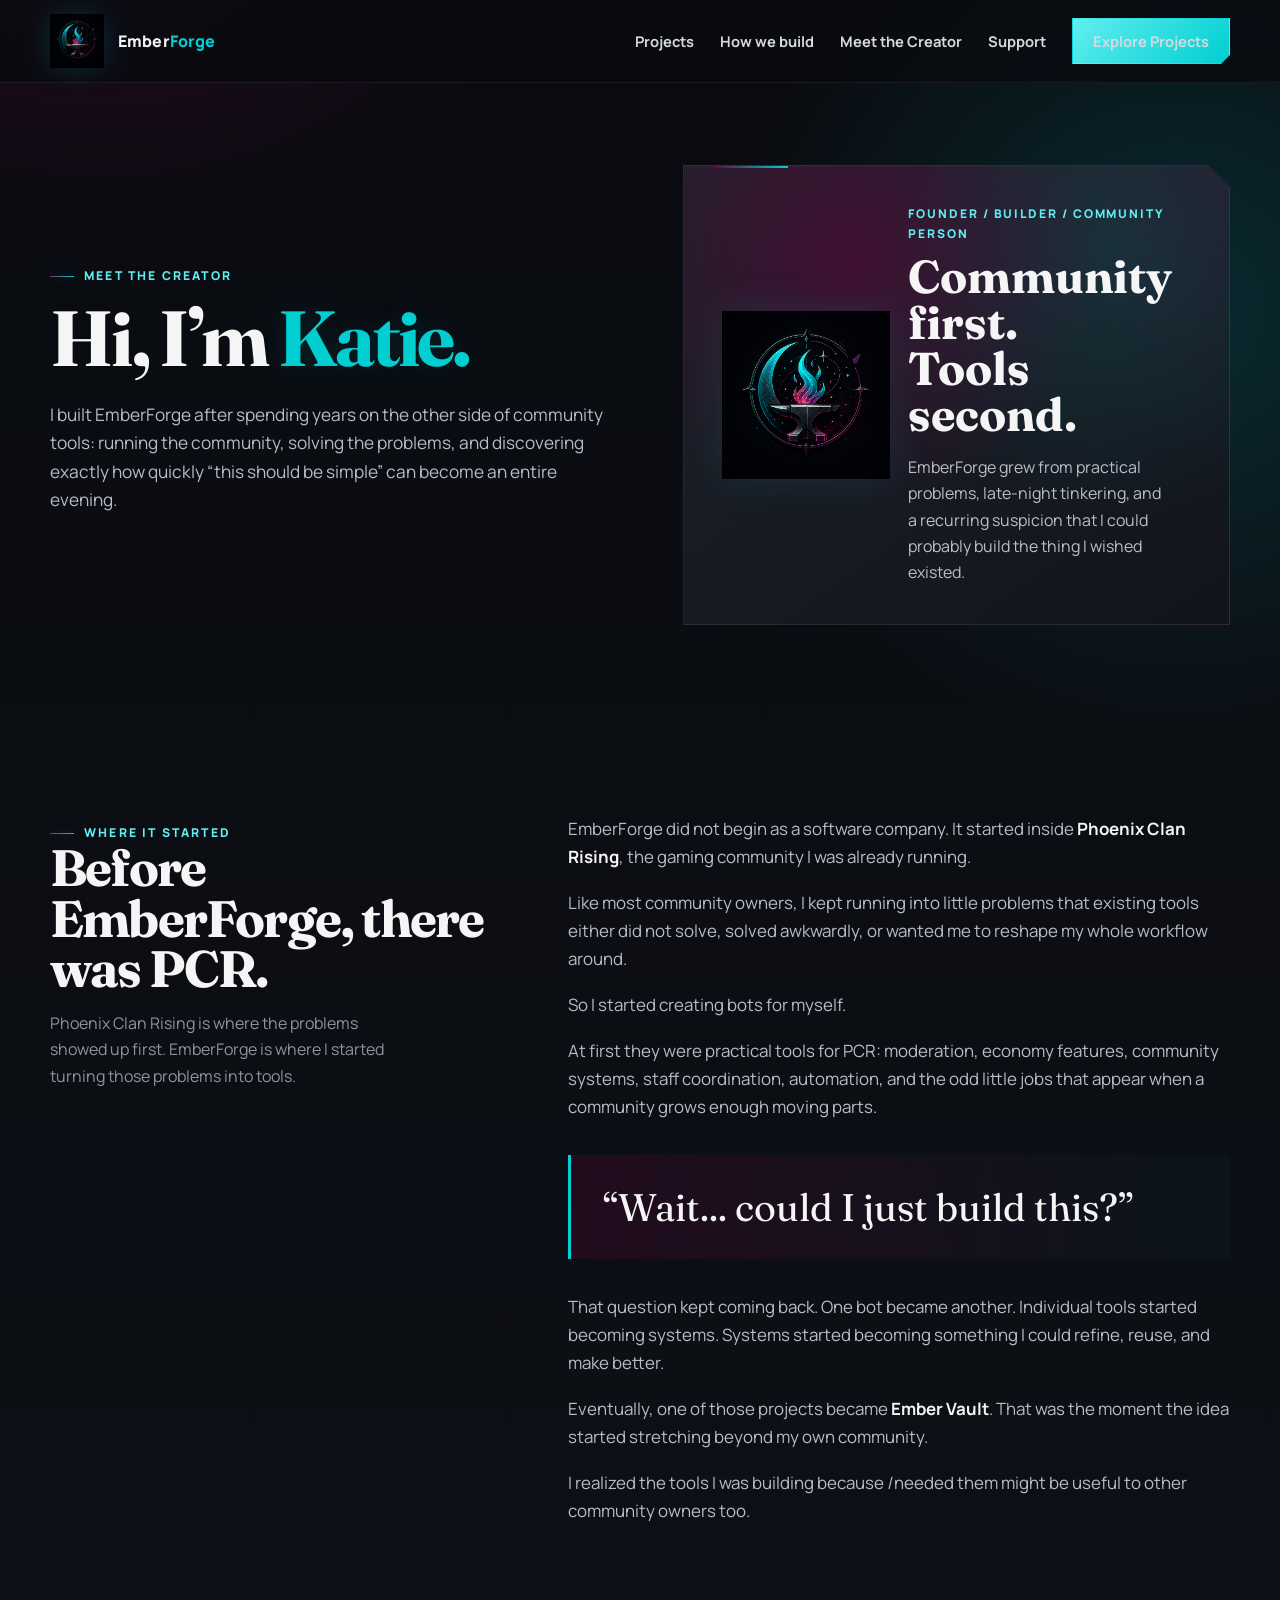
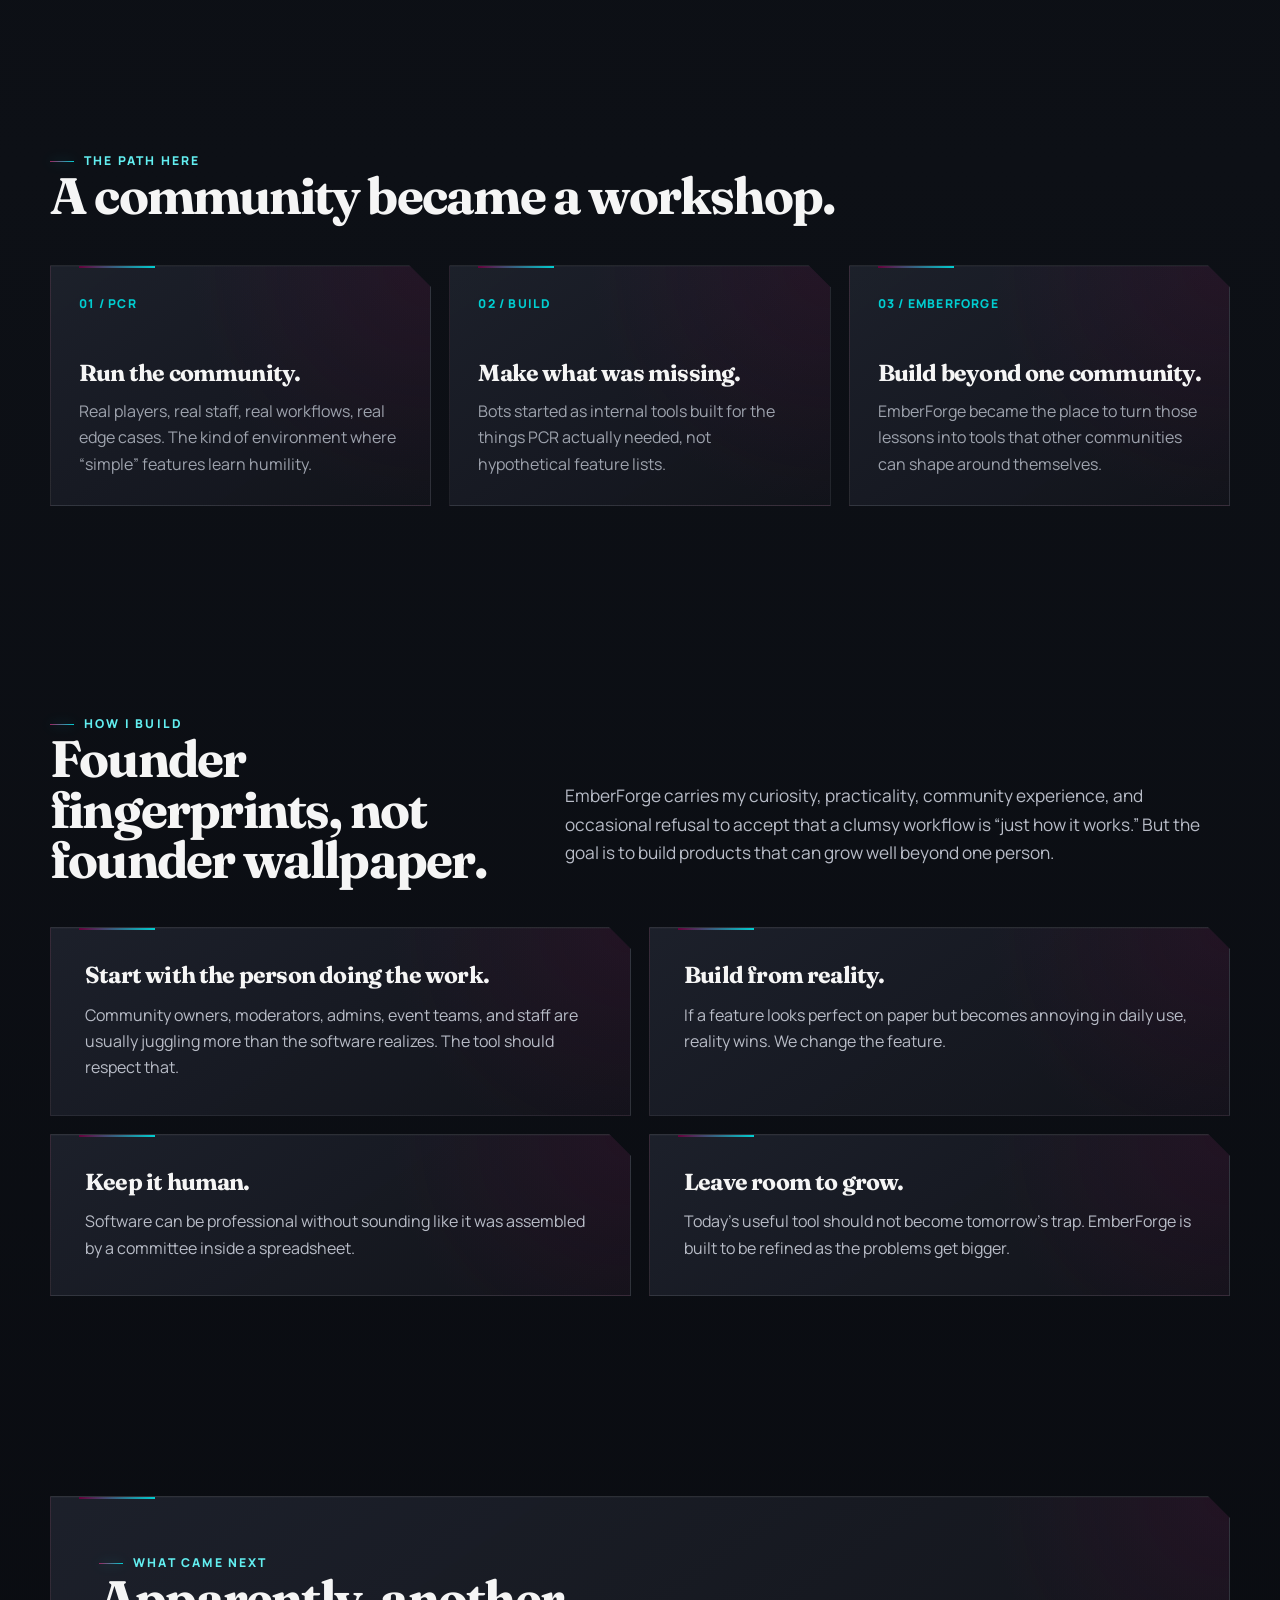
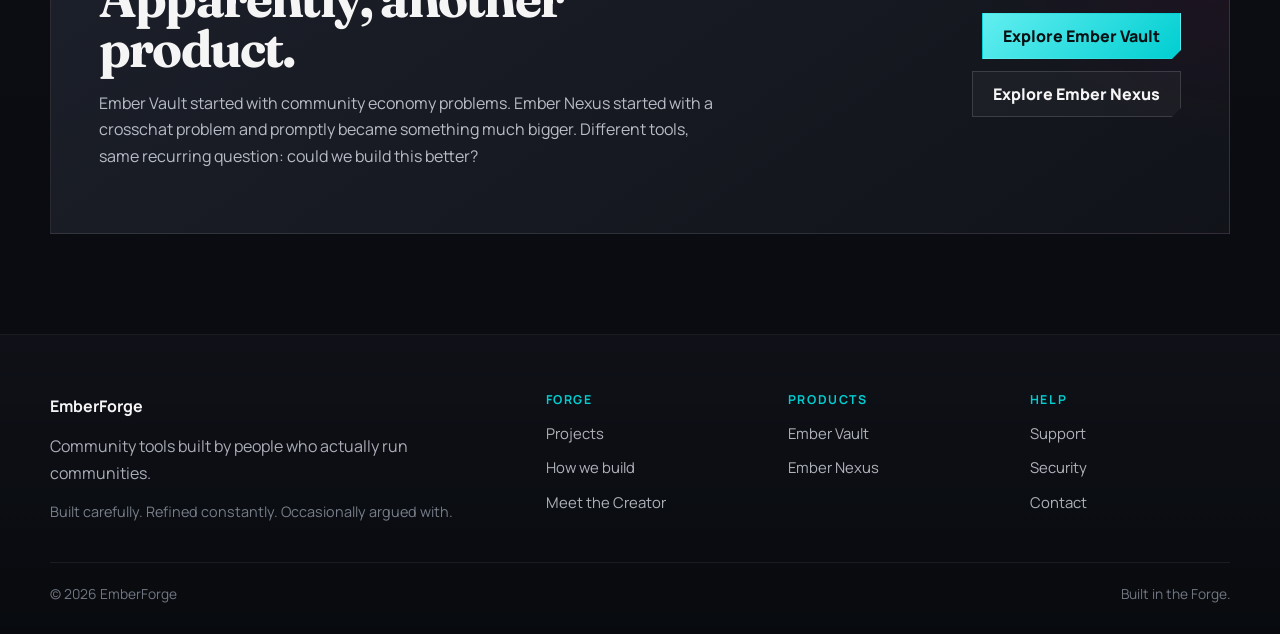
==== commit 83df8513: "Revert "Site update" This reverts commit 369ad247c6579f12563d0262ab7ffbee189f178a." ====
--- a/creator.html
+++ b/creator.html
@@ -1,7 +1,572 @@
-<!doctype html><html lang="en"><head><meta charset="utf-8"><meta name="viewport" content="width=device-width,initial-scale=1"><title>Meet the Creator | EmberForge</title><meta name="description" content="The story behind EmberForge, Phoenix Clan Rising, Ember Vault, and the recurring question: could we just build this better?"><link rel="stylesheet" href="/styles.css"></head><body>
-<nav class="site-nav"><div class="shell nav-inner"><a class="brand" href="/"><span class="brand-mark"><img src="/emberforge-mark.png" alt=""></span><span>Ember<em>Forge</em></span></a><div class="nav-links"><a href="/#products">Projects</a><a href="/#why">How we build</a><a href="/support.html">Support</a><a class="nav-cta" href="https://discord.gg/WRv4fGv2PG">Join EmberForge HQ</a></div></div></nav>
-<main><section class="hero"><div class="shell story-grid"><div><div class="eyebrow">Meet the Creator</div><h1>It started with <span>“could I just build this?”</span></h1></div><div><p class="lead">EmberForge did not start as a software company. It started inside Phoenix Clan Rising, where running a real gaming community kept producing the same problem: the tools we needed either did not exist, did not quite fit, or made simple work much harder than it should have been.</p><p class="lead">Eventually, building our own stopped being the emergency workaround and became the interesting part.</p></div></div></section>
-<section class="section"><div class="shell story-grid"><div class="quote">“Phoenix Clan Rising is where the problems showed up first. EmberForge is where I started turning those problems into tools.”</div><div class="timeline"><article><span class="num">THE PROVING GROUND</span><h3>Phoenix Clan Rising</h3><p>Moderation, economies, staff coordination, events, infrastructure, migrations, support, game integrations, and a steady supply of very specific edge cases.</p></article><article><span class="num">PRODUCT 01</span><h3>Ember Vault</h3><p>A private community treasury grew into a separate public-facing economy platform with its own code, database, service identity, infrastructure, guild isolation, and product roadmap.</p></article><article><span class="num">PRODUCT 02</span><h3>Ember Nexus</h3><p>A crosschat problem turned into the idea for a customizable multi-game integration layer connecting servers, Discord, websites, shops, identities, and automation.</p></article><article><span class="num">THE WORKSHOP</span><h3>EmberForge</h3><p>The umbrella for taking practical internal tools, separating them from one community's assumptions, and shaping them into products other communities can actually use.</p></article></div></div></section>
-<section class="section"><div class="shell"><div class="section-head"><div><div class="eyebrow">How I build</div><h2>Founder fingerprints, not founder wallpaper.</h2></div><p>EmberForge carries curiosity, practicality, community experience, late-night iteration, and an occasional refusal to accept that a clumsy workflow is “just how it works.” The goal is still to build products that can grow beyond one person.</p></div><div class="why-grid"><article class="principle card"><span class="num">01</span><h3>Start with the person doing the work.</h3><p>Community owners, moderators, admins, event teams, and staff are usually juggling more than the software realizes.</p></article><article class="principle card"><span class="num">02</span><h3>Build from reality.</h3><p>If a feature looks perfect on paper but becomes annoying in daily use, reality wins. The feature changes.</p></article><article class="principle card"><span class="num">03</span><h3>Keep it human.</h3><p>Software can be professional without sounding like it was assembled by a committee inside a spreadsheet.</p></article></div></div></section>
-<section class="section"><div class="shell"><div class="community-card card featured"><div class="eyebrow">What came next</div><h2>Apparently, an actual product family.</h2><p>Ember Vault is active development. Ember Nexus is deliberately still planning. Creator Forge now preserves the history and decisions behind the work so Future Us does not have to excavate three days of terminals, screenshots, and caffeine to remember why something exists.</p><div class="product-actions"><a class="btn primary" href="/ember-vault.html">Explore Ember Vault</a><a class="btn secondary" href="/ember-nexus.html">Explore Ember Nexus</a></div></div></div></section></main>
-<footer class="site-footer"><div class="shell footer-grid"><div class="footer-brand"><strong>EmberForge</strong><p>Community tools built by people who actually run communities.</p></div><div class="footer-column"><h3>Forge</h3><a href="/">Home</a><a href="/#why">How we build</a></div><div class="footer-column"><h3>Products</h3><a href="/ember-vault.html">Ember Vault</a><a href="/ember-nexus.html">Ember Nexus</a></div><div class="footer-column"><h3>Help</h3><a href="/support.html">Support</a><a href="/security.html">Security</a><a href="https://discord.gg/WRv4fGv2PG">Discord</a></div></div><div class="shell footer-bottom"><span>© <span id="year">2026</span> EmberForge</span><span>Founder fingerprints. Not founder wallpaper.</span></div></footer><script src="/site.js"></script></body></html>
+<!doctype html>
+<html lang="en">
+<head>
+<meta charset="utf-8">
+<meta name="viewport" content="width=device-width,initial-scale=1">
+<meta name="theme-color" content="#0b0d12">
+<title>Meet the Creator | EmberForge</title>
+<meta name="description" content="Meet the creator behind EmberForge and learn how community problems became community tools.">
+<style>
+
+@import url('https://fonts.googleapis.com/css2?family=Fraunces:opsz,wght@9..144,600;9..144,700;9..144,800&family=Manrope:wght@400;500;600;700;800&display=swap');
+
+:root {
+  --ink: #0b0d12;
+  --ink-2: #11131a;
+  --panel: #171a22;
+  --panel-2: #1e222c;
+  --turquoise: #00ced1;
+  --turquoise-soft: #62eef0;
+  --purple: #66023c;
+  --purple-soft: #9a245f;
+  --white: #f5f5f5;
+  --muted: #b8bcc7;
+  --muted-2: #858b98;
+  --line: rgba(245,245,245,.10);
+  --cyan-line: rgba(0,206,209,.25);
+  --purple-line: rgba(154,36,95,.30);
+  --shadow: 0 28px 80px rgba(0,0,0,.34);
+  --max: 1180px;
+}
+
+* { box-sizing: border-box; }
+html { scroll-behavior: smooth; }
+body {
+  margin: 0;
+  min-height: 100vh;
+  color: var(--white);
+  font-family: "Manrope", ui-sans-serif, system-ui, sans-serif;
+  line-height: 1.65;
+  overflow-x: hidden;
+  background:
+    radial-gradient(circle at 8% -8%, rgba(102,2,60,.52), transparent 34rem),
+    radial-gradient(circle at 92% 8%, rgba(0,206,209,.16), transparent 28rem),
+    linear-gradient(180deg, #090b10 0%, #0d1016 46%, #090b10 100%);
+}
+
+body::before {
+  content: "";
+  position: fixed;
+  inset: 0;
+  pointer-events: none;
+  opacity: .15;
+  z-index: 999;
+  background-image: url("data:image/svg+xml,%3Csvg viewBox='0 0 140 140' xmlns='http://www.w3.org/2000/svg'%3E%3Cfilter id='n'%3E%3CfeTurbulence type='fractalNoise' baseFrequency='.92' numOctaves='2' stitchTiles='stitch'/%3E%3C/filter%3E%3Crect width='100%25' height='100%25' filter='url(%23n)' opacity='.06'/%3E%3C/svg%3E");
+  mix-blend-mode: soft-light;
+}
+
+a { color: inherit; }
+.shell { width: min(var(--max), calc(100% - 40px)); margin: 0 auto; }
+
+.site-nav {
+  position: sticky;
+  top: 0;
+  z-index: 50;
+  backdrop-filter: blur(18px);
+  background: rgba(9,11,16,.78);
+  border-bottom: 1px solid rgba(245,245,245,.07);
+}
+
+.nav-inner {
+  min-height: 82px;
+  display: flex;
+  align-items: center;
+  justify-content: space-between;
+  gap: 24px;
+}
+
+.brand {
+  display: inline-flex;
+  align-items: center;
+  gap: 14px;
+  text-decoration: none;
+  font-weight: 800;
+  letter-spacing: .01em;
+}
+
+.brand-mark {
+  width: 54px;
+  height: 54px;
+  display: grid;
+  place-items: center;
+  flex-shrink: 0;
+}
+.brand-mark img {
+  width: 100%;
+  height: 100%;
+  object-fit: contain;
+  display: block;
+  filter: drop-shadow(0 0 14px rgba(0,206,209,.18));
+}
+.brand em { font-style: normal; color: var(--turquoise); }
+
+.nav-links {
+  display: flex;
+  align-items: center;
+  gap: 26px;
+}
+.nav-links a {
+  text-decoration: none;
+  color: #d7d9df;
+  font-size: .92rem;
+  font-weight: 700;
+}
+.nav-links a:hover { color: var(--turquoise-soft); }
+
+.nav-cta, .btn {
+  display: inline-flex;
+  align-items: center;
+  justify-content: center;
+  gap: 10px;
+  min-height: 46px;
+  padding: 0 20px;
+  text-decoration: none;
+  font-weight: 800;
+  border: 1px solid transparent;
+  clip-path: polygon(0 0, 100% 0, 100% calc(100% - 9px), calc(100% - 9px) 100%, 0 100%);
+  transition: transform .18s ease, box-shadow .18s ease, border-color .18s ease, background .18s ease;
+}
+
+.nav-cta, .btn.primary {
+  color: #071114;
+  background: linear-gradient(135deg, var(--turquoise-soft), var(--turquoise));
+  box-shadow: 0 14px 34px rgba(0,206,209,.17);
+}
+.nav-cta:hover, .btn.primary:hover {
+  transform: translateY(-2px);
+  box-shadow: 0 18px 42px rgba(0,206,209,.25);
+}
+
+.btn.secondary {
+  color: var(--white);
+  border-color: rgba(245,245,245,.14);
+  background: rgba(245,245,245,.035);
+}
+.btn.secondary:hover {
+  transform: translateY(-2px);
+  border-color: var(--purple-soft);
+  background: rgba(102,2,60,.18);
+}
+
+.eyebrow {
+  display: inline-flex;
+  align-items: center;
+  gap: 10px;
+  color: var(--turquoise-soft);
+  font-size: .76rem;
+  letter-spacing: .18em;
+  text-transform: uppercase;
+  font-weight: 800;
+}
+.eyebrow::before {
+  content: "";
+  width: 24px;
+  height: 1px;
+  background: linear-gradient(90deg, var(--purple-soft), var(--turquoise));
+  box-shadow: 0 0 12px rgba(0,206,209,.45);
+}
+
+h1, h2, h3, .display {
+  font-family: "Fraunces", Georgia, serif;
+  margin: 0;
+  line-height: .98;
+  letter-spacing: -.035em;
+}
+h1 { font-size: clamp(3.4rem, 6.1vw, 6.35rem); }
+h2 { font-size: clamp(2.45rem, 4vw, 4.5rem); }
+h3 { font-size: 1.45rem; line-height: 1.1; }
+
+.lead {
+  color: var(--muted);
+  font-size: 1.08rem;
+  max-width: 680px;
+}
+
+.glow-word {
+  color: var(--turquoise);
+  text-shadow: 0 0 28px rgba(0,206,209,.14);
+}
+
+.section {
+  padding: 100px 0;
+}
+
+.card {
+  position: relative;
+  background:
+    radial-gradient(circle at 100% 0%, rgba(102,2,60,.17), transparent 15rem),
+    linear-gradient(145deg, rgba(30,34,44,.94), rgba(18,20,27,.96));
+  border: 1px solid var(--line);
+  box-shadow: inset 0 1px 0 rgba(245,245,245,.025);
+  clip-path: polygon(0 0, calc(100% - 22px) 0, 100% 22px, 100% 100%, 0 100%);
+}
+.card::after {
+  content: "";
+  position: absolute;
+  left: 28px;
+  top: 0;
+  width: 76px;
+  height: 2px;
+  background: linear-gradient(90deg, var(--purple), var(--turquoise));
+}
+
+.site-footer {
+  border-top: 1px solid rgba(245,245,245,.07);
+  padding: 58px 0 28px;
+  background: linear-gradient(180deg, rgba(17,19,26,.72), rgba(8,10,14,.96));
+}
+.footer-grid {
+  display: grid;
+  grid-template-columns: 1.7fr repeat(3, .75fr);
+  gap: 42px;
+}
+.footer-brand p { max-width: 460px; color: #a9adb7; margin: 14px 0 0; }
+.footer-small { color: #777e8a !important; font-size: .9rem; }
+.footer-column { display: grid; gap: 10px; align-content: start; }
+.footer-column h3 {
+  font-family: "Manrope", sans-serif;
+  margin: 0 0 4px;
+  color: var(--turquoise);
+  text-transform: uppercase;
+  letter-spacing: .13em;
+  font-size: .77rem;
+}
+.footer-column a, .footer-column span {
+  color: #aeb2bb;
+  text-decoration: none;
+  font-size: .93rem;
+}
+.footer-column a:hover { color: var(--white); }
+.footer-bottom {
+  display: flex;
+  justify-content: space-between;
+  gap: 20px;
+  margin-top: 38px;
+  padding-top: 20px;
+  border-top: 1px solid rgba(245,245,245,.07);
+  color: #717783;
+  font-size: .86rem;
+}
+
+.reveal { opacity: 0; transform: translateY(14px); transition: opacity .65s ease, transform .65s ease; }
+.reveal.visible { opacity: 1; transform: none; }
+
+@media (max-width: 940px) {
+  .nav-links a:not(.nav-cta) { display: none; }
+  .footer-grid { grid-template-columns: 1fr 1fr; }
+}
+@media (max-width: 640px) {
+  .shell { width: min(100% - 26px, var(--max)); }
+  .nav-inner { min-height: 70px; }
+  .brand-mark { width: 46px; height: 46px; }
+  .nav-cta { display: none; }
+  .section { padding: 74px 0; }
+  .footer-grid { grid-template-columns: 1fr; }
+  .footer-bottom { flex-direction: column; }
+}
+@media (prefers-reduced-motion: reduce) {
+  * { scroll-behavior: auto !important; transition-duration: .01ms !important; }
+  .reveal { opacity: 1; transform: none; }
+}
+
+
+.creator-hero {
+  min-height:580px;
+  display:grid;
+  grid-template-columns:1.02fr .98fr;
+  gap:64px;
+  align-items:center;
+  padding:82px 0 90px;
+}
+.creator-hero h1 { margin-top:14px; }
+.creator-hero .lead { margin-top:24px; }
+.creator-card {
+  min-height:360px;
+  padding:38px;
+  display:grid;
+  grid-template-columns:.9fr 1.1fr;
+  gap:18px;
+  align-items:center;
+  overflow:hidden;
+}
+.creator-card::before {
+  content:"";
+  position:absolute;
+  inset:0;
+  background:
+    radial-gradient(circle at 30% 20%, rgba(102,2,60,.50), transparent 16rem),
+    radial-gradient(circle at 80% 18%, rgba(0,206,209,.12), transparent 17rem);
+}
+.creator-card > * { position:relative; z-index:1; }
+.creator-logo {
+  width: min(100%, 230px);
+  display:block;
+  margin: 0 auto;
+  filter: drop-shadow(0 0 20px rgba(0,206,209,.12));
+}
+.creator-card .tiny { color:var(--turquoise-soft); text-transform:uppercase; letter-spacing:.16em; font-weight:800; font-size:.75rem; }
+.creator-card strong {
+  display:block;
+  margin-top:10px;
+  font-family:"Fraunces",serif;
+  font-size:clamp(2.1rem,3.6vw,3.2rem);
+  line-height:1;
+}
+.creator-card p { color:#bbbfc8; margin:16px 0 0; }
+
+.story {
+  display:grid;
+  grid-template-columns:.8fr 1.2fr;
+  gap:76px;
+  align-items:start;
+}
+.story-copy p { color:var(--muted); font-size:1.06rem; margin:0 0 18px; }
+.story-copy strong { color:var(--white); }
+.story-kicker { position:sticky; top:110px; }
+.story-kicker p { color:#8e949f; max-width:360px; }
+
+.pullquote {
+  margin:34px 0;
+  padding:30px 32px;
+  border-left:3px solid var(--turquoise);
+  background:linear-gradient(90deg, rgba(102,2,60,.24), rgba(0,206,209,.03));
+  font-family:"Fraunces",Georgia,serif;
+  font-size:clamp(1.65rem,3vw,2.55rem);
+  line-height:1.15;
+}
+
+.timeline {
+  display:grid;
+  grid-template-columns:repeat(3,1fr);
+  gap:18px;
+  margin-top:44px;
+}
+.timeline .card { padding:28px; min-height:230px; }
+.timeline .label { color:var(--turquoise); font-weight:800; letter-spacing:.1em; font-size:.76rem; }
+.timeline h3 { margin:46px 0 12px; }
+.timeline p { color:#9ea3ae; margin:0; }
+
+.values {
+  display:grid;
+  grid-template-columns:1fr 1fr;
+  gap:18px;
+}
+.value-card { padding:34px; }
+.value-card p { color:var(--muted); margin:14px 0 0; }
+
+.closer {
+  padding:48px;
+  display:grid;
+  grid-template-columns:1.2fr .8fr;
+  gap:40px;
+  align-items:center;
+}
+.closer p { color:var(--muted); max-width:700px; }
+.closer .btn { justify-self:end; }
+.product-actions {
+  display:flex;
+  flex-wrap:wrap;
+  gap:12px;
+  justify-content:flex-end;
+}
+.closer .product-actions { justify-self:end; }
+
+@media (max-width:940px) {
+  .creator-hero, .creator-card, .story, .closer { grid-template-columns:1fr; }
+  .story-kicker { position:static; }
+  .timeline { grid-template-columns:1fr; }
+  .closer .btn { justify-self:start; }
+  .closer .product-actions { justify-self:start; }
+}
+@media (max-width:640px) {
+  .values { grid-template-columns:1fr; }
+  .creator-card, .closer { padding:28px; }
+  .product-actions { width:100%; }
+  .product-actions .btn { width:100%; }
+}
+</style>
+</head>
+<body>
+
+<nav class="site-nav">
+  <div class="shell nav-inner">
+    <a class="brand" href="/" aria-label="EmberForge home">
+      <span class="brand-mark" aria-hidden="true">
+        <img src="/emberforge-mark.png" alt="">
+      </span>
+      <span>Ember<em>Forge</em></span>
+    </a>
+    <div class="nav-links" aria-label="Primary navigation">
+      <a href="/#products">Projects</a>
+      <a href="/#why">How we build</a>
+      <a href="/creator.html">Meet the Creator</a>
+      <a href="/support.html">Support</a>
+      <a class="nav-cta" href="/#products">Explore Projects</a>
+    </div>
+  </div>
+</nav>
+
+<main>
+<section class="shell creator-hero">
+  <div class="reveal">
+    <div class="eyebrow">Meet the Creator</div>
+    <h1>Hi, I’m <span class="glow-word">Katie.</span></h1>
+    <p class="lead">I built EmberForge after spending years on the other side of community tools: running the community, solving the problems, and discovering exactly how quickly “this should be simple” can become an entire evening.</p>
+  </div>
+
+  <aside class="creator-card card reveal">
+    <img class="creator-logo" src="/emberforge-mark.png" alt="EmberForge emblem">
+    <div>
+      <div class="tiny">Founder / Builder / Community person</div>
+      <strong>Community first.<br>Tools second.</strong>
+      <p>EmberForge grew from practical problems, late-night tinkering, and a recurring suspicion that I could probably build the thing I wished existed.</p>
+    </div>
+  </aside>
+</section>
+
+<section class="section">
+  <div class="shell story">
+    <div class="story-kicker reveal">
+      <div class="eyebrow">Where it started</div>
+      <h2>Before EmberForge, there was PCR.</h2>
+      <p>Phoenix Clan Rising is where the problems showed up first. EmberForge is where I started turning those problems into tools.</p>
+    </div>
+
+    <div class="story-copy reveal">
+      <p>EmberForge did not begin as a software company. It started inside <strong>Phoenix Clan Rising</strong>, the gaming community I was already running.</p>
+
+      <p>Like most community owners, I kept running into little problems that existing tools either did not solve, solved awkwardly, or wanted me to reshape my whole workflow around.</p>
+
+      <p>So I started creating bots for myself.</p>
+
+      <p>At first they were practical tools for PCR: moderation, economy features, community systems, staff coordination, automation, and the odd little jobs that appear when a community grows enough moving parts.</p>
+
+      <div class="pullquote">“Wait... could I just build this?”</div>
+
+      <p>That question kept coming back. One bot became another. Individual tools started becoming systems. Systems started becoming something I could refine, reuse, and make better.</p>
+
+      <p>Eventually, one of those projects became <strong>Ember Vault</strong>. That was the moment the idea started stretching beyond my own community.</p>
+
+      <p>I realized the tools I was building because <em>I</em> needed them might be useful to other community owners too.</p>
+    </div>
+  </div>
+</section>
+
+<section class="section">
+  <div class="shell">
+    <div class="eyebrow reveal">The path here</div>
+    <h2 class="reveal">A community became a workshop.</h2>
+
+    <div class="timeline">
+      <article class="card reveal">
+        <div class="label">01 / PCR</div>
+        <h3>Run the community.</h3>
+        <p>Real players, real staff, real workflows, real edge cases. The kind of environment where “simple” features learn humility.</p>
+      </article>
+      <article class="card reveal">
+        <div class="label">02 / BUILD</div>
+        <h3>Make what was missing.</h3>
+        <p>Bots started as internal tools built for the things PCR actually needed, not hypothetical feature lists.</p>
+      </article>
+      <article class="card reveal">
+        <div class="label">03 / EMBERFORGE</div>
+        <h3>Build beyond one community.</h3>
+        <p>EmberForge became the place to turn those lessons into tools that other communities can shape around themselves.</p>
+      </article>
+    </div>
+  </div>
+</section>
+
+<section class="section">
+  <div class="shell">
+    <div class="section-head" style="display:grid;grid-template-columns:.8fr 1.2fr;gap:72px;align-items:end;margin-bottom:42px;">
+      <div class="reveal">
+        <div class="eyebrow">How I build</div>
+        <h2>Founder fingerprints, not founder wallpaper.</h2>
+      </div>
+      <p class="lead reveal">EmberForge carries my curiosity, practicality, community experience, and occasional refusal to accept that a clumsy workflow is “just how it works.” But the goal is to build products that can grow well beyond one person.</p>
+    </div>
+
+    <div class="values">
+      <article class="value-card card reveal">
+        <h3>Start with the person doing the work.</h3>
+        <p>Community owners, moderators, admins, event teams, and staff are usually juggling more than the software realizes. The tool should respect that.</p>
+      </article>
+      <article class="value-card card reveal">
+        <h3>Build from reality.</h3>
+        <p>If a feature looks perfect on paper but becomes annoying in daily use, reality wins. We change the feature.</p>
+      </article>
+      <article class="value-card card reveal">
+        <h3>Keep it human.</h3>
+        <p>Software can be professional without sounding like it was assembled by a committee inside a spreadsheet.</p>
+      </article>
+      <article class="value-card card reveal">
+        <h3>Leave room to grow.</h3>
+        <p>Today's useful tool should not become tomorrow's trap. EmberForge is built to be refined as the problems get bigger.</p>
+      </article>
+    </div>
+  </div>
+</section>
+
+<section class="section">
+  <div class="shell">
+    <div class="closer card reveal">
+      <div>
+        <div class="eyebrow">What came next</div>
+        <h2>Apparently, another product.</h2>
+        <p>Ember Vault started with community economy problems. Ember Nexus started with a crosschat problem and promptly became something much bigger. Different tools, same recurring question: could we build this better?</p>
+      </div>
+      <div class="product-actions">
+        <a class="btn primary" href="/ember-vault.html">Explore Ember Vault</a>
+        <a class="btn secondary" href="/ember-nexus.html">Explore Ember Nexus</a>
+      </div>
+    </div>
+  </div>
+</section>
+</main>
+
+<footer class="site-footer">
+  <div class="shell footer-grid">
+    <div class="footer-brand">
+      <strong>EmberForge</strong>
+      <p>Community tools built by people who actually run communities.</p>
+      <p class="footer-small">Built carefully. Refined constantly. Occasionally argued with.</p>
+    </div>
+    <div class="footer-column">
+      <h3>Forge</h3>
+      <a href="/#products">Projects</a>
+      <a href="/#why">How we build</a>
+      <a href="/creator.html">Meet the Creator</a>
+    </div>
+    <div class="footer-column">
+      <h3>Products</h3>
+      <a href="/ember-vault.html">Ember Vault</a>
+      <a href="/ember-nexus.html">Ember Nexus</a>
+    </div>
+    <div class="footer-column">
+      <h3>Help</h3>
+      <a href="/support.html">Support</a>
+      <a href="/security.html">Security</a>
+      <a href="mailto:ever_forge@outlook.com">Contact</a>
+    </div>
+  </div>
+  <div class="shell footer-bottom">
+    <span>© <span id="year">2026</span> EmberForge</span>
+    <span>Built in the Forge.</span>
+  </div>
+</footer>
+
+<script>
+const yearEl = document.getElementById('year'); if (yearEl) yearEl.textContent = new Date().getFullYear();
+const observer = new IntersectionObserver((entries) => {
+  entries.forEach(entry => {
+    if (entry.isIntersecting) {
+      entry.target.classList.add('visible');
+      observer.unobserve(entry.target);
+    }
+  });
+}, { threshold: 0.12 });
+document.querySelectorAll('.reveal').forEach(el => observer.observe(el));
+</script>
+</body>
+</html>
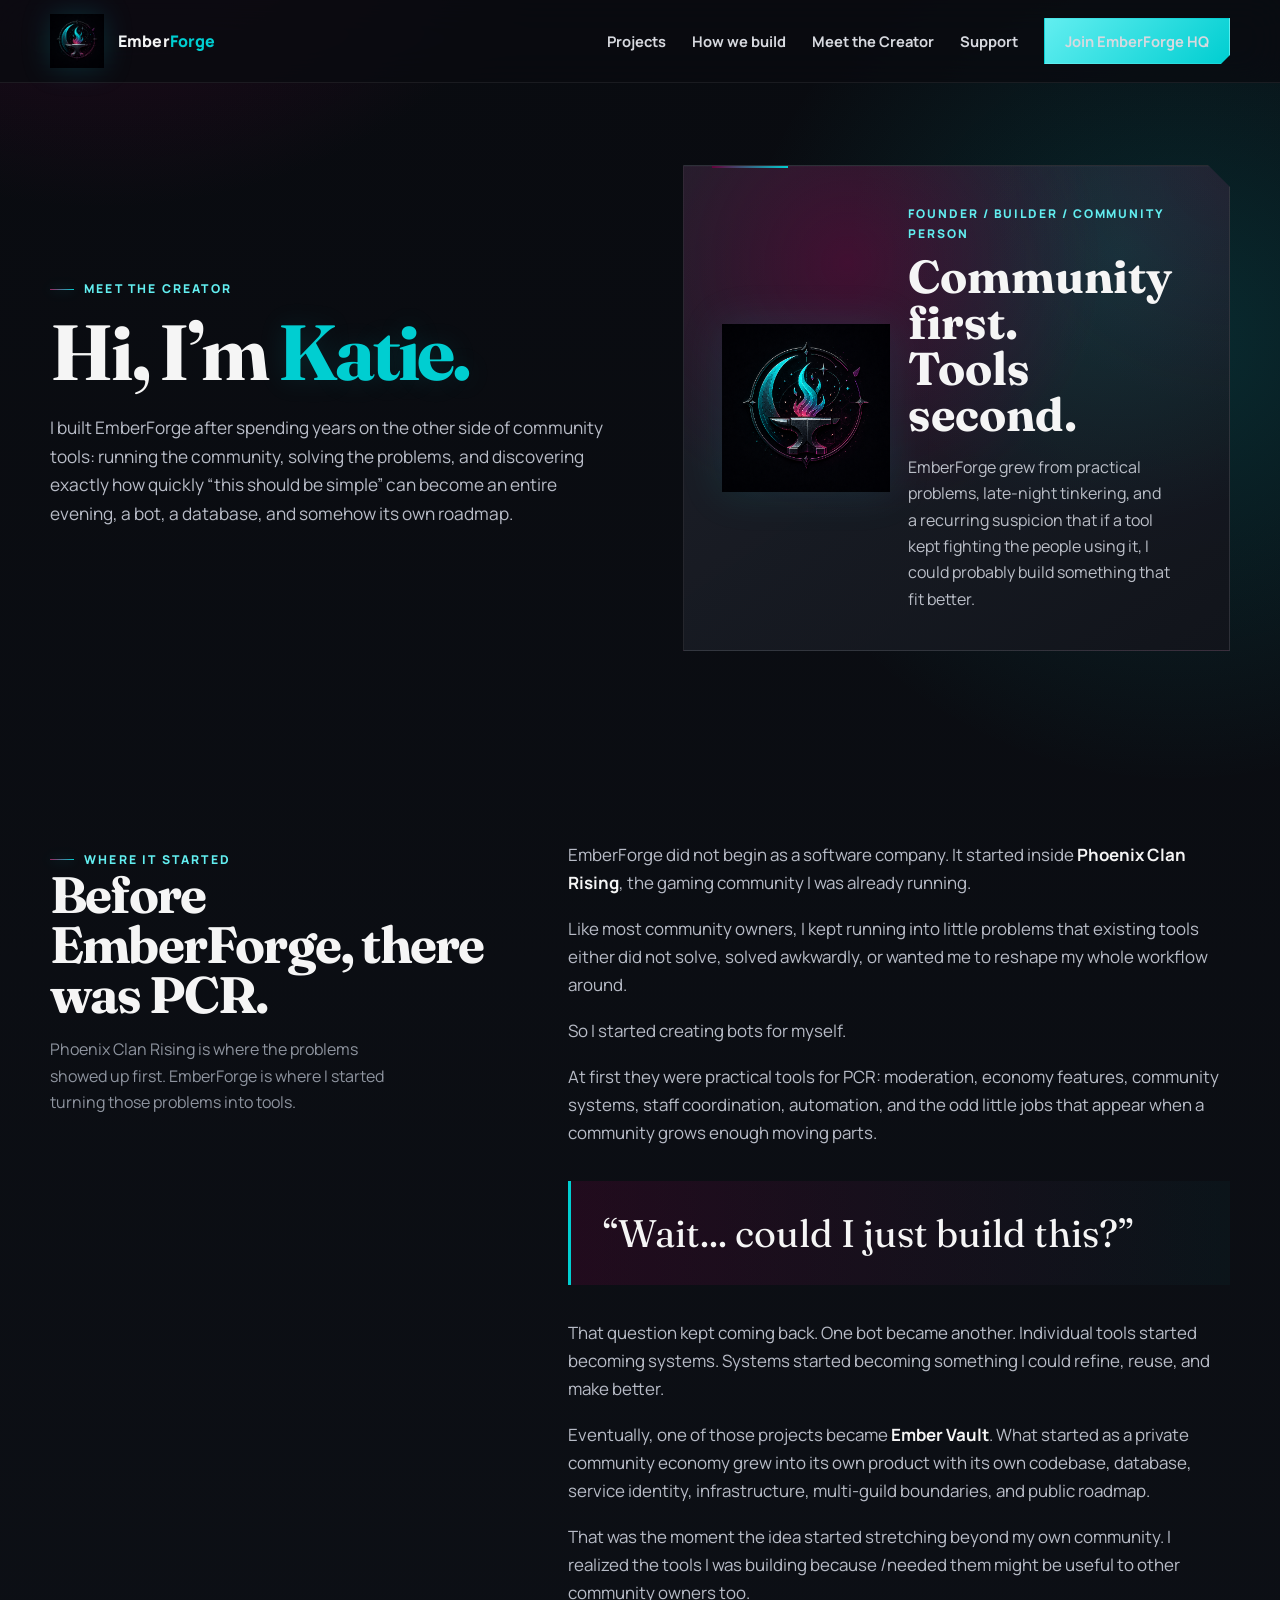
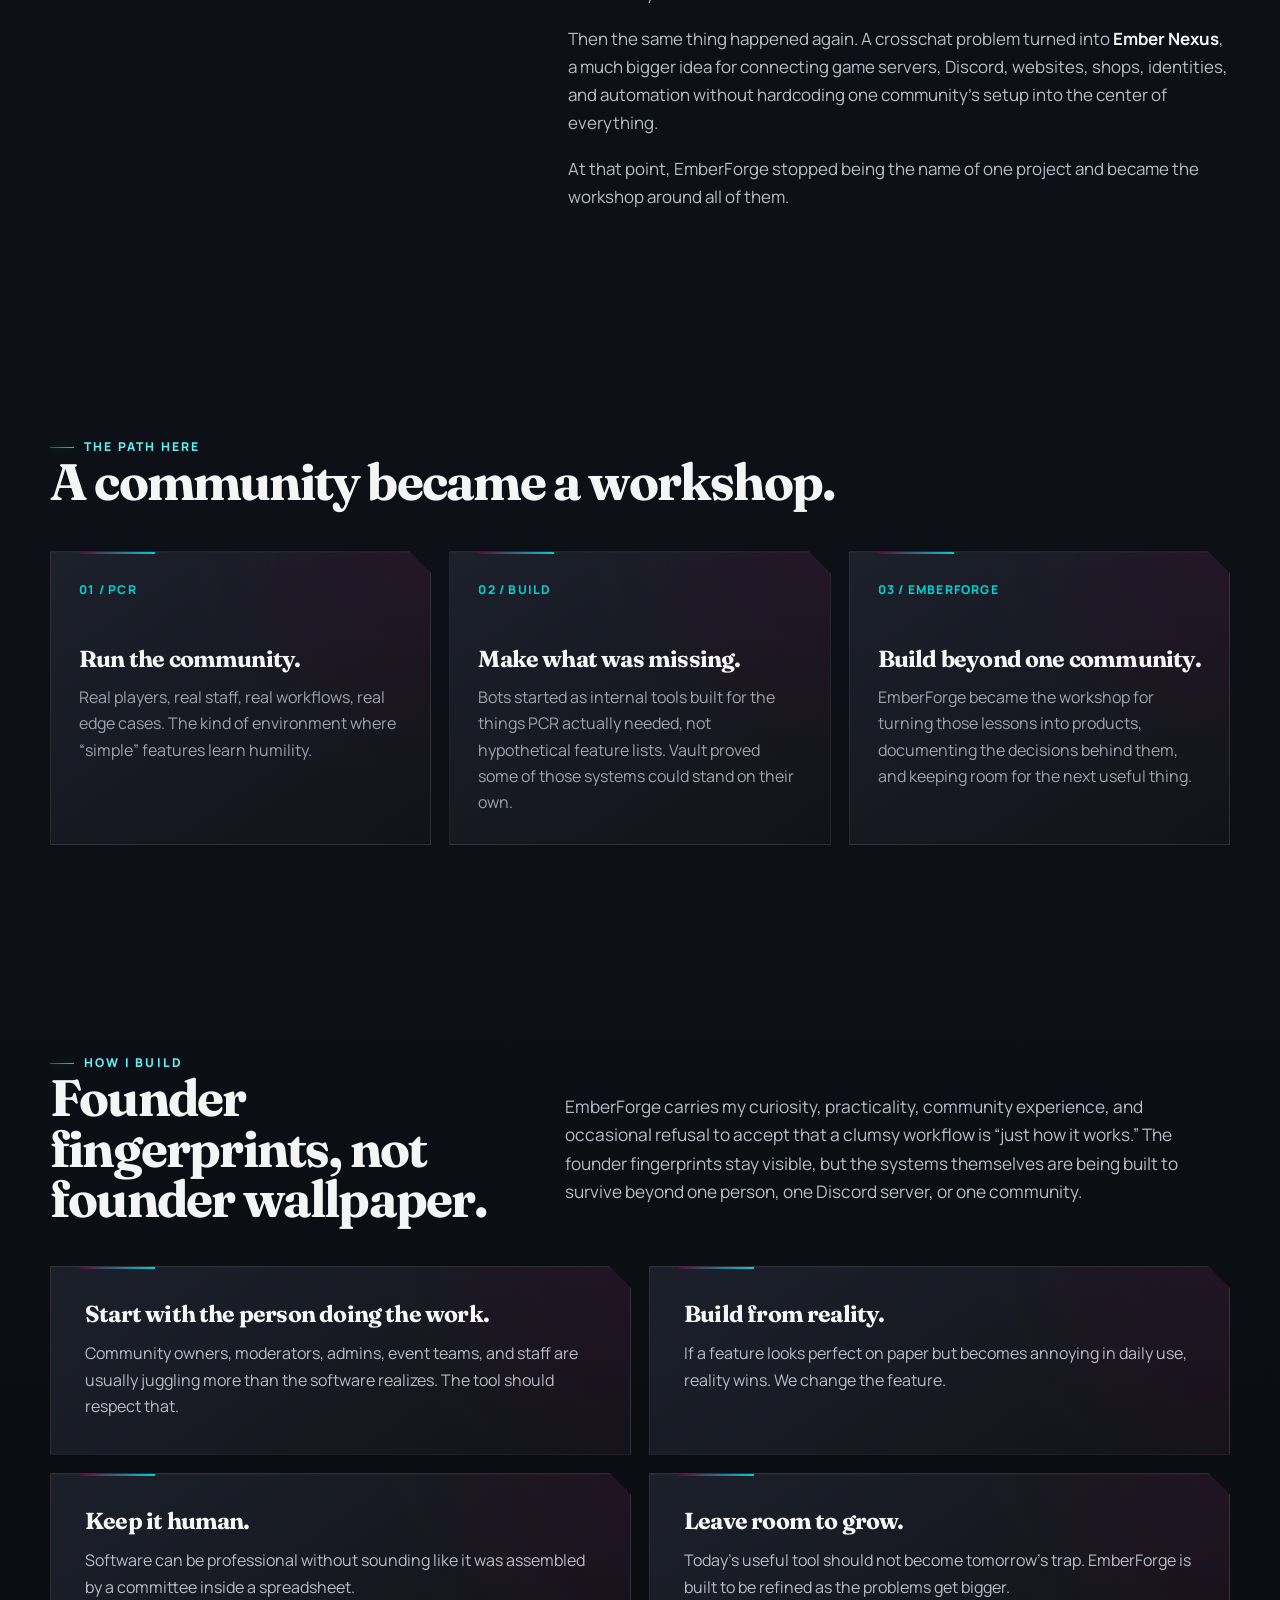
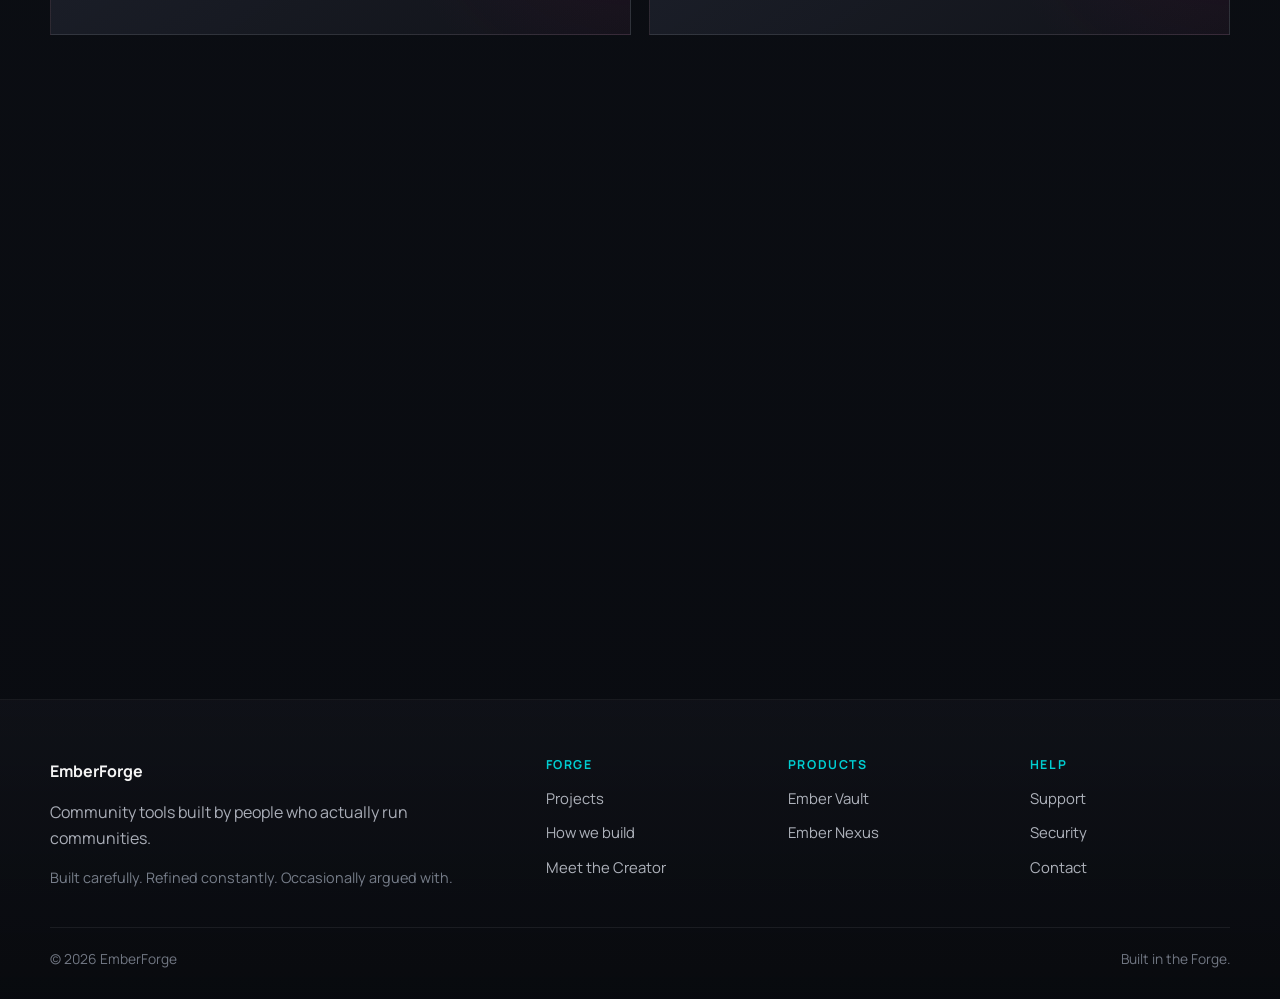
==== commit 943ec5c7: "Refine text content in creator.html Updated various text descriptions to enhance clarity and detail." ====
--- a/creator.html
+++ b/creator.html
@@ -269,7 +269,6 @@
   .reveal { opacity: 1; transform: none; }
 }
 
-
 .creator-hero {
   min-height:580px;
   display:grid;
@@ -401,7 +400,7 @@
       <a href="/#why">How we build</a>
       <a href="/creator.html">Meet the Creator</a>
       <a href="/support.html">Support</a>
-      <a class="nav-cta" href="/#products">Explore Projects</a>
+      <a class="nav-cta" href="https://discord.gg/WRv4fGv2PG">Join EmberForge HQ</a>
     </div>
   </div>
 </nav>
@@ -411,7 +410,7 @@
   <div class="reveal">
     <div class="eyebrow">Meet the Creator</div>
     <h1>Hi, I’m <span class="glow-word">Katie.</span></h1>
-    <p class="lead">I built EmberForge after spending years on the other side of community tools: running the community, solving the problems, and discovering exactly how quickly “this should be simple” can become an entire evening.</p>
+    <p class="lead">I built EmberForge after spending years on the other side of community tools: running the community, solving the problems, and discovering exactly how quickly “this should be simple” can become an entire evening, a bot, a database, and somehow its own roadmap.</p>
   </div>
 
   <aside class="creator-card card reveal">
@@ -419,7 +418,7 @@
     <div>
       <div class="tiny">Founder / Builder / Community person</div>
       <strong>Community first.<br>Tools second.</strong>
-      <p>EmberForge grew from practical problems, late-night tinkering, and a recurring suspicion that I could probably build the thing I wished existed.</p>
+      <p>EmberForge grew from practical problems, late-night tinkering, and a recurring suspicion that if a tool kept fighting the people using it, I could probably build something that fit better.</p>
     </div>
   </aside>
 </section>
@@ -445,9 +444,13 @@
 
       <p>That question kept coming back. One bot became another. Individual tools started becoming systems. Systems started becoming something I could refine, reuse, and make better.</p>
 
-      <p>Eventually, one of those projects became <strong>Ember Vault</strong>. That was the moment the idea started stretching beyond my own community.</p>
-
-      <p>I realized the tools I was building because <em>I</em> needed them might be useful to other community owners too.</p>
+      <p>Eventually, one of those projects became <strong>Ember Vault</strong>. What started as a private community economy grew into its own product with its own codebase, database, service identity, infrastructure, multi-guild boundaries, and public roadmap.</p>
+
+      <p>That was the moment the idea started stretching beyond my own community. I realized the tools I was building because <em>I</em> needed them might be useful to other community owners too.</p>
+
+      <p>Then the same thing happened again. A crosschat problem turned into <strong>Ember Nexus</strong>, a much bigger idea for connecting game servers, Discord, websites, shops, identities, and automation without hardcoding one community's setup into the center of everything.</p>
+
+      <p>At that point, EmberForge stopped being the name of one project and became the workshop around all of them.</p>
     </div>
   </div>
 </section>
@@ -466,12 +469,12 @@
       <article class="card reveal">
         <div class="label">02 / BUILD</div>
         <h3>Make what was missing.</h3>
-        <p>Bots started as internal tools built for the things PCR actually needed, not hypothetical feature lists.</p>
+        <p>Bots started as internal tools built for the things PCR actually needed, not hypothetical feature lists. Vault proved some of those systems could stand on their own.</p>
       </article>
       <article class="card reveal">
         <div class="label">03 / EMBERFORGE</div>
         <h3>Build beyond one community.</h3>
-        <p>EmberForge became the place to turn those lessons into tools that other communities can shape around themselves.</p>
+        <p>EmberForge became the workshop for turning those lessons into products, documenting the decisions behind them, and keeping room for the next useful thing.</p>
       </article>
     </div>
   </div>
@@ -484,7 +487,7 @@
         <div class="eyebrow">How I build</div>
         <h2>Founder fingerprints, not founder wallpaper.</h2>
       </div>
-      <p class="lead reveal">EmberForge carries my curiosity, practicality, community experience, and occasional refusal to accept that a clumsy workflow is “just how it works.” But the goal is to build products that can grow well beyond one person.</p>
+      <p class="lead reveal">EmberForge carries my curiosity, practicality, community experience, and occasional refusal to accept that a clumsy workflow is “just how it works.” The founder fingerprints stay visible, but the systems themselves are being built to survive beyond one person, one Discord server, or one community.</p>
     </div>
 
     <div class="values">
@@ -513,12 +516,13 @@
     <div class="closer card reveal">
       <div>
         <div class="eyebrow">What came next</div>
-        <h2>Apparently, another product.</h2>
-        <p>Ember Vault started with community economy problems. Ember Nexus started with a crosschat problem and promptly became something much bigger. Different tools, same recurring question: could we build this better?</p>
+        <h2>Apparently, an actual product family.</h2>
+        <p>Ember Vault is in active development and preparing for public beta. Ember Nexus is deliberately still on the workbench. EmberForge HQ is now open for the people who want to follow the work, test things, ask questions, and inevitably uncover the weird edge case we did not know existed yet.</p>
       </div>
       <div class="product-actions">
         <a class="btn primary" href="/ember-vault.html">Explore Ember Vault</a>
         <a class="btn secondary" href="/ember-nexus.html">Explore Ember Nexus</a>
+        <a class="btn secondary" href="https://discord.gg/WRv4fGv2PG">Join EmberForge HQ</a>
       </div>
     </div>
   </div>
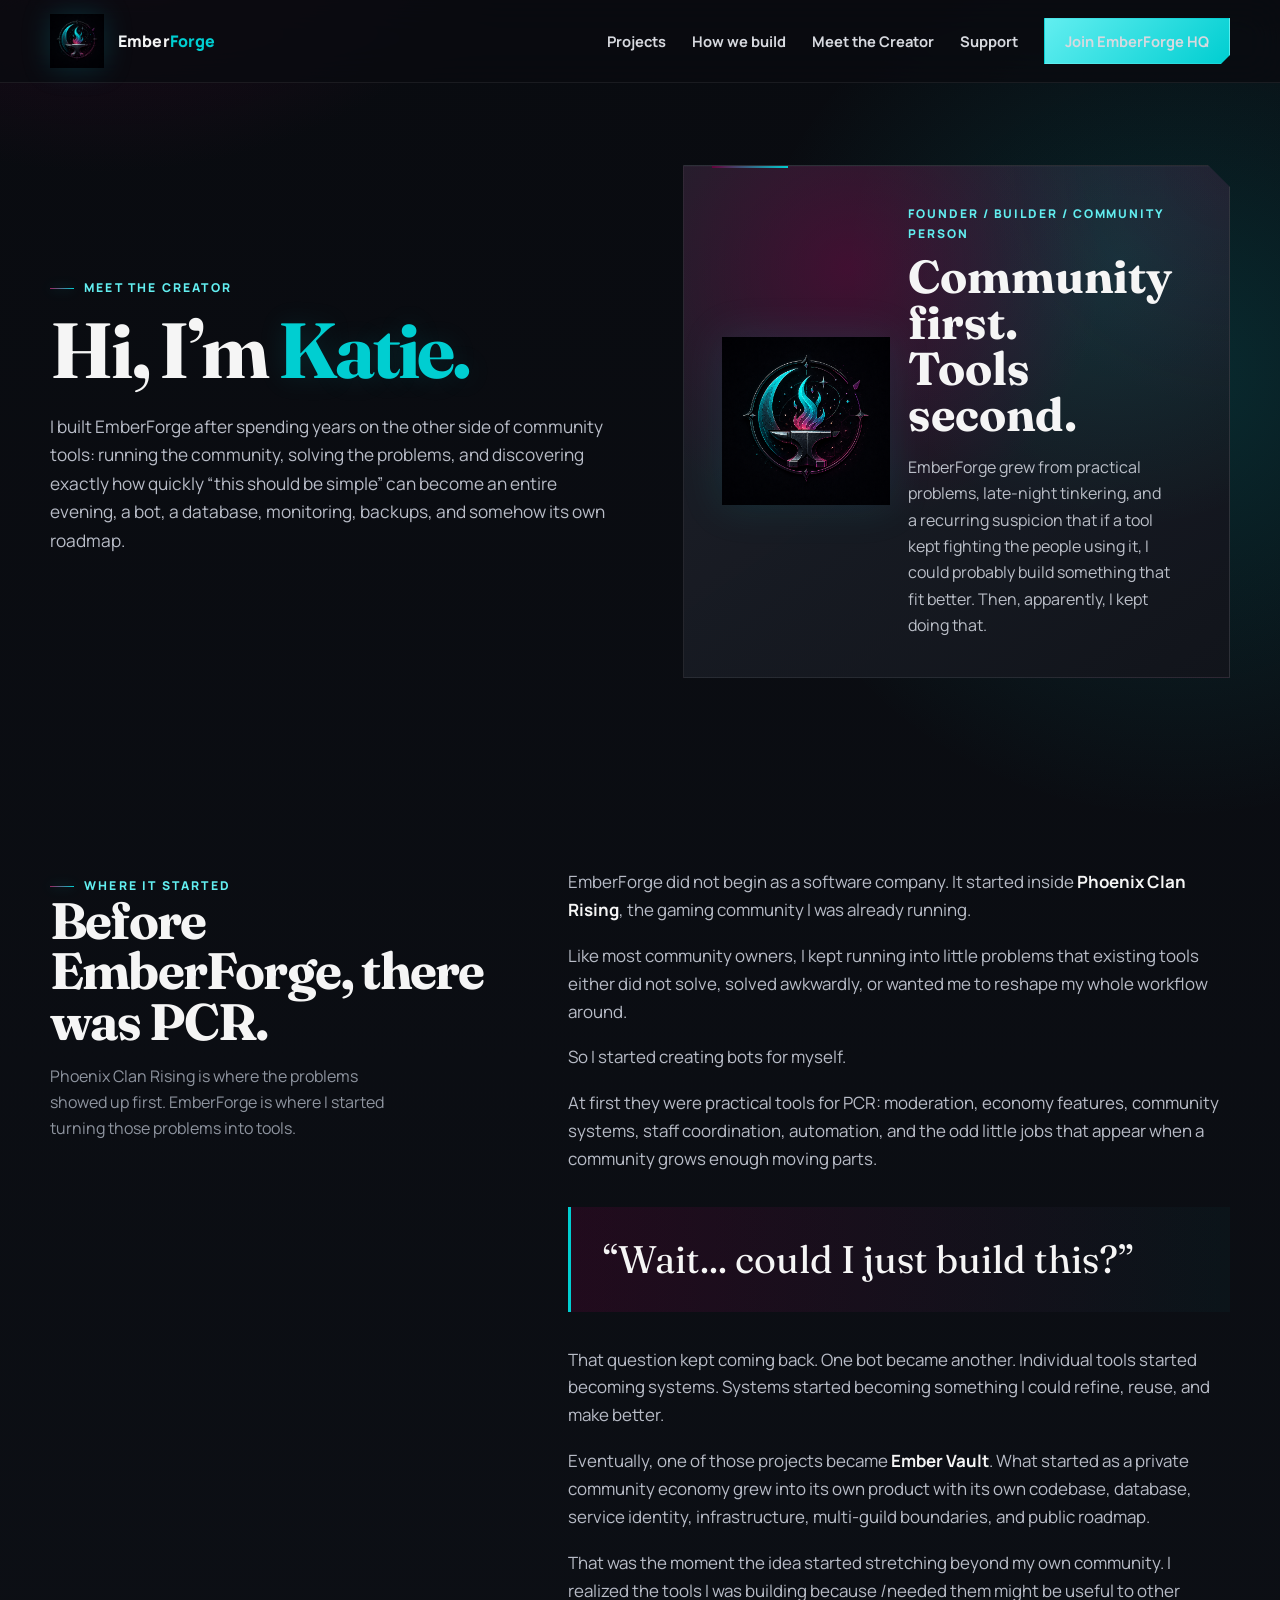
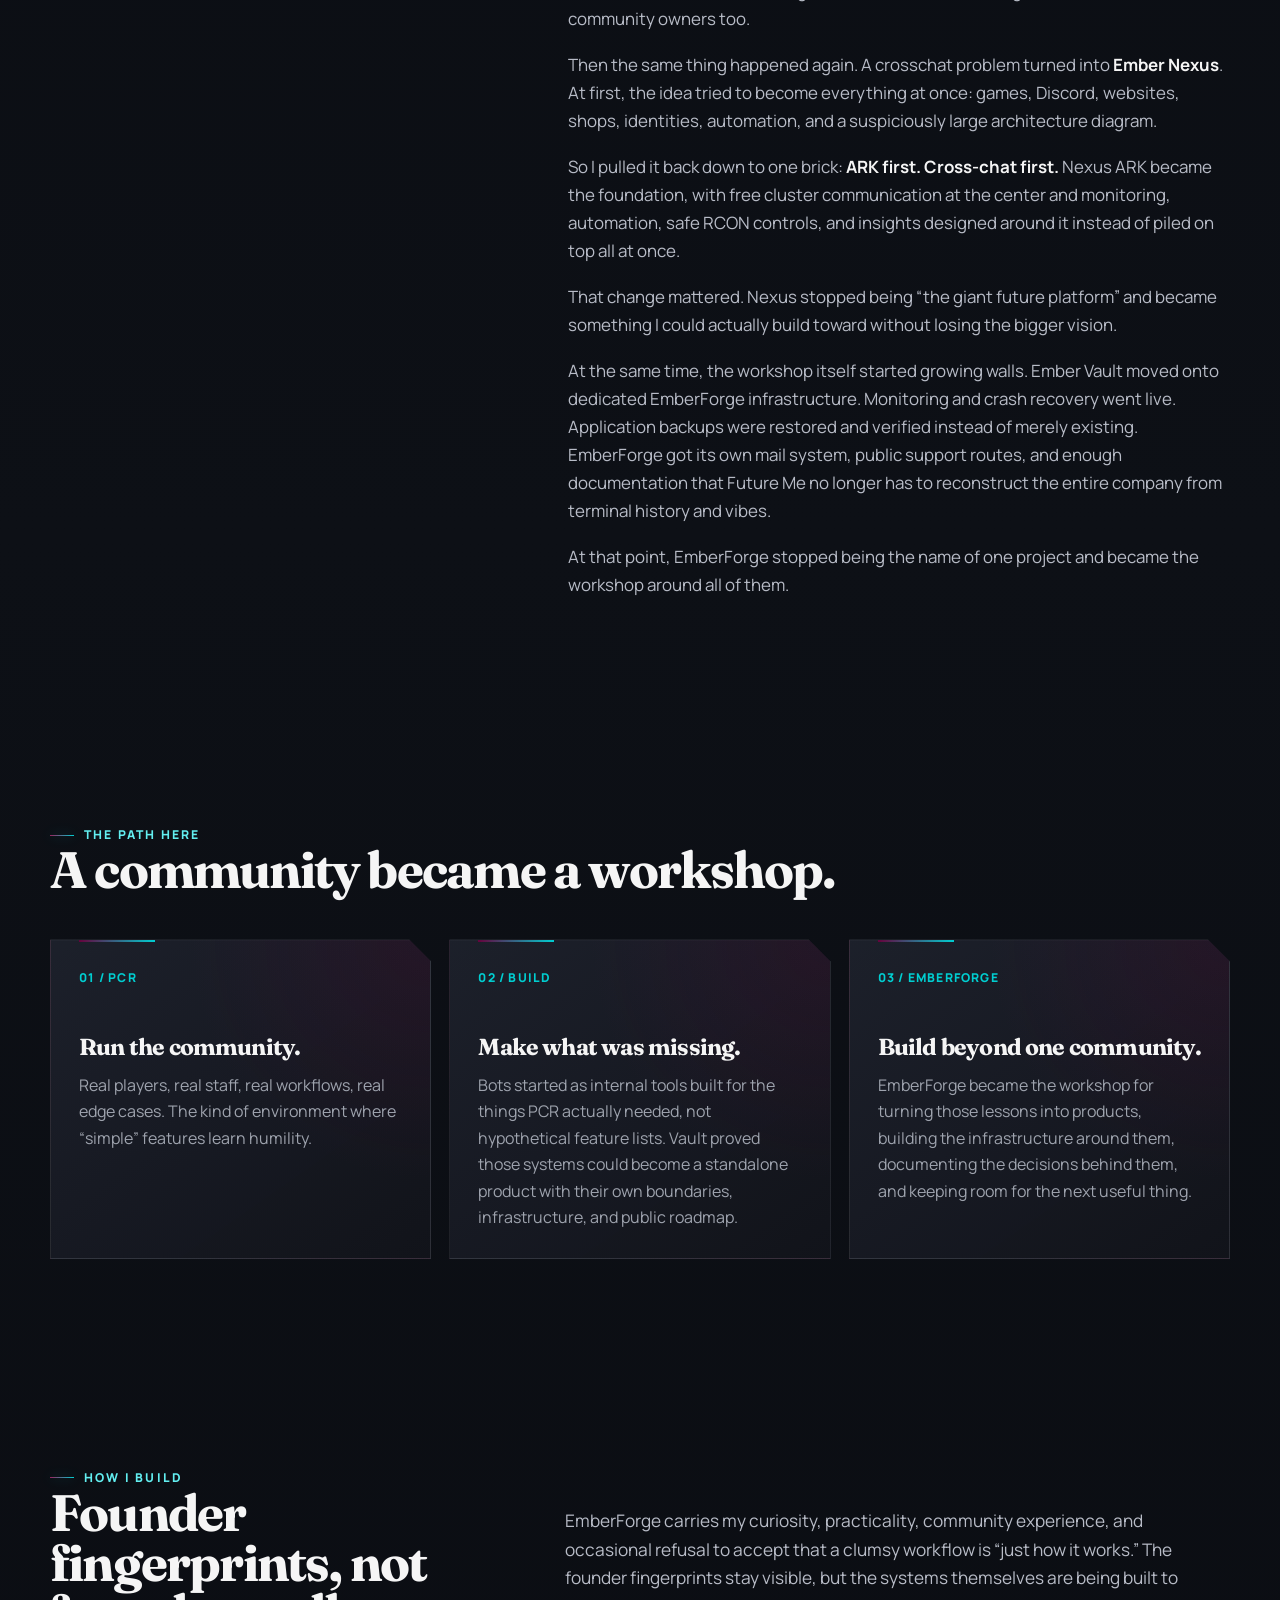
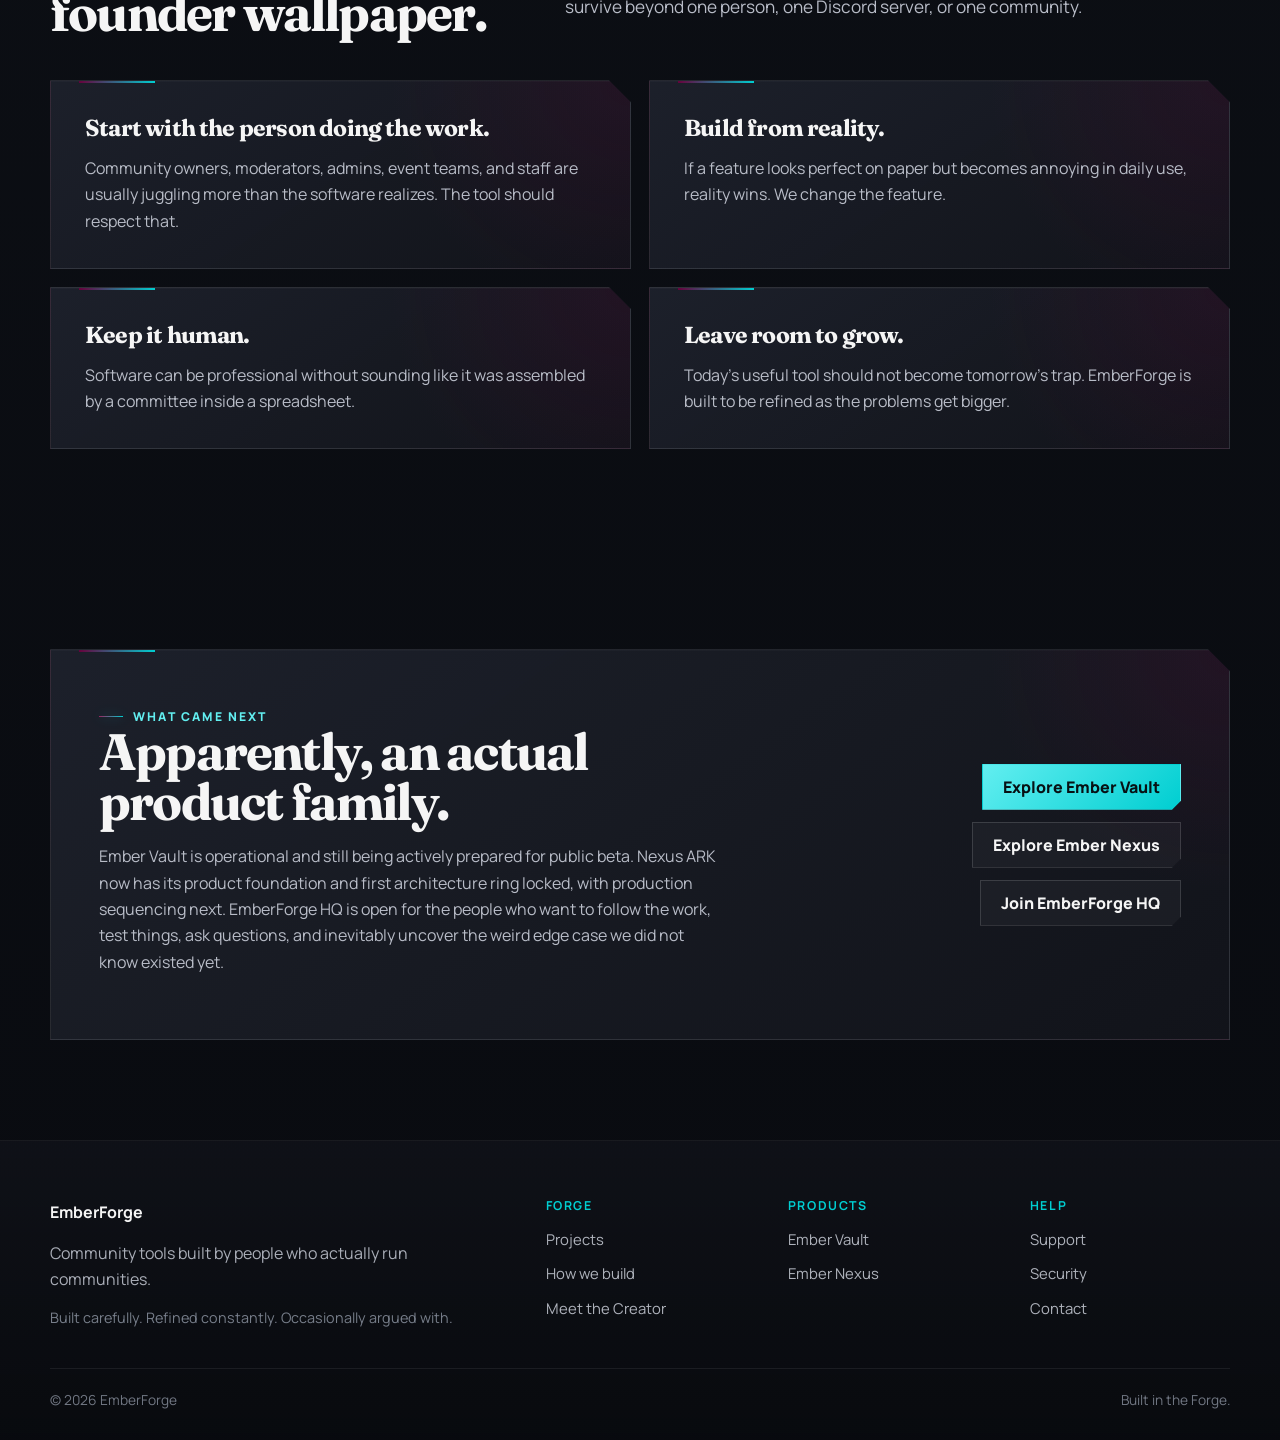
==== commit 9c5f43f4: "Update creator.html with content and contact changes" ====
--- a/creator.html
+++ b/creator.html
@@ -410,7 +410,7 @@
   <div class="reveal">
     <div class="eyebrow">Meet the Creator</div>
     <h1>Hi, I’m <span class="glow-word">Katie.</span></h1>
-    <p class="lead">I built EmberForge after spending years on the other side of community tools: running the community, solving the problems, and discovering exactly how quickly “this should be simple” can become an entire evening, a bot, a database, and somehow its own roadmap.</p>
+    <p class="lead">I built EmberForge after spending years on the other side of community tools: running the community, solving the problems, and discovering exactly how quickly “this should be simple” can become an entire evening, a bot, a database, monitoring, backups, and somehow its own roadmap.</p>
   </div>
 
   <aside class="creator-card card reveal">
@@ -418,7 +418,7 @@
     <div>
       <div class="tiny">Founder / Builder / Community person</div>
       <strong>Community first.<br>Tools second.</strong>
-      <p>EmberForge grew from practical problems, late-night tinkering, and a recurring suspicion that if a tool kept fighting the people using it, I could probably build something that fit better.</p>
+      <p>EmberForge grew from practical problems, late-night tinkering, and a recurring suspicion that if a tool kept fighting the people using it, I could probably build something that fit better. Then, apparently, I kept doing that.</p>
     </div>
   </aside>
 </section>
@@ -448,7 +448,13 @@
 
       <p>That was the moment the idea started stretching beyond my own community. I realized the tools I was building because <em>I</em> needed them might be useful to other community owners too.</p>
 
-      <p>Then the same thing happened again. A crosschat problem turned into <strong>Ember Nexus</strong>, a much bigger idea for connecting game servers, Discord, websites, shops, identities, and automation without hardcoding one community's setup into the center of everything.</p>
+      <p>Then the same thing happened again. A crosschat problem turned into <strong>Ember Nexus</strong>. At first, the idea tried to become everything at once: games, Discord, websites, shops, identities, automation, and a suspiciously large architecture diagram.</p>
+
+      <p>So I pulled it back down to one brick: <strong>ARK first. Cross-chat first.</strong> Nexus ARK became the foundation, with free cluster communication at the center and monitoring, automation, safe RCON controls, and insights designed around it instead of piled on top all at once.</p>
+
+      <p>That change mattered. Nexus stopped being “the giant future platform” and became something I could actually build toward without losing the bigger vision.</p>
+
+      <p>At the same time, the workshop itself started growing walls. Ember Vault moved onto dedicated EmberForge infrastructure. Monitoring and crash recovery went live. Application backups were restored and verified instead of merely existing. EmberForge got its own mail system, public support routes, and enough documentation that Future Me no longer has to reconstruct the entire company from terminal history and vibes.</p>
 
       <p>At that point, EmberForge stopped being the name of one project and became the workshop around all of them.</p>
     </div>
@@ -469,12 +475,12 @@
       <article class="card reveal">
         <div class="label">02 / BUILD</div>
         <h3>Make what was missing.</h3>
-        <p>Bots started as internal tools built for the things PCR actually needed, not hypothetical feature lists. Vault proved some of those systems could stand on their own.</p>
+        <p>Bots started as internal tools built for the things PCR actually needed, not hypothetical feature lists. Vault proved those systems could become a standalone product with their own boundaries, infrastructure, and public roadmap.</p>
       </article>
       <article class="card reveal">
         <div class="label">03 / EMBERFORGE</div>
         <h3>Build beyond one community.</h3>
-        <p>EmberForge became the workshop for turning those lessons into products, documenting the decisions behind them, and keeping room for the next useful thing.</p>
+        <p>EmberForge became the workshop for turning those lessons into products, building the infrastructure around them, documenting the decisions behind them, and keeping room for the next useful thing.</p>
       </article>
     </div>
   </div>
@@ -517,7 +523,7 @@
       <div>
         <div class="eyebrow">What came next</div>
         <h2>Apparently, an actual product family.</h2>
-        <p>Ember Vault is in active development and preparing for public beta. Ember Nexus is deliberately still on the workbench. EmberForge HQ is now open for the people who want to follow the work, test things, ask questions, and inevitably uncover the weird edge case we did not know existed yet.</p>
+        <p>Ember Vault is operational and still being actively prepared for public beta. Nexus ARK now has its product foundation and first architecture ring locked, with production sequencing next. EmberForge HQ is open for the people who want to follow the work, test things, ask questions, and inevitably uncover the weird edge case we did not know existed yet.</p>
       </div>
       <div class="product-actions">
         <a class="btn primary" href="/ember-vault.html">Explore Ember Vault</a>
@@ -551,7 +557,7 @@
       <h3>Help</h3>
       <a href="/support.html">Support</a>
       <a href="/security.html">Security</a>
-      <a href="mailto:ever_forge@outlook.com">Contact</a>
+      <a href="mailto:support@emberforgehq.com">Contact</a>
     </div>
   </div>
   <div class="shell footer-bottom">
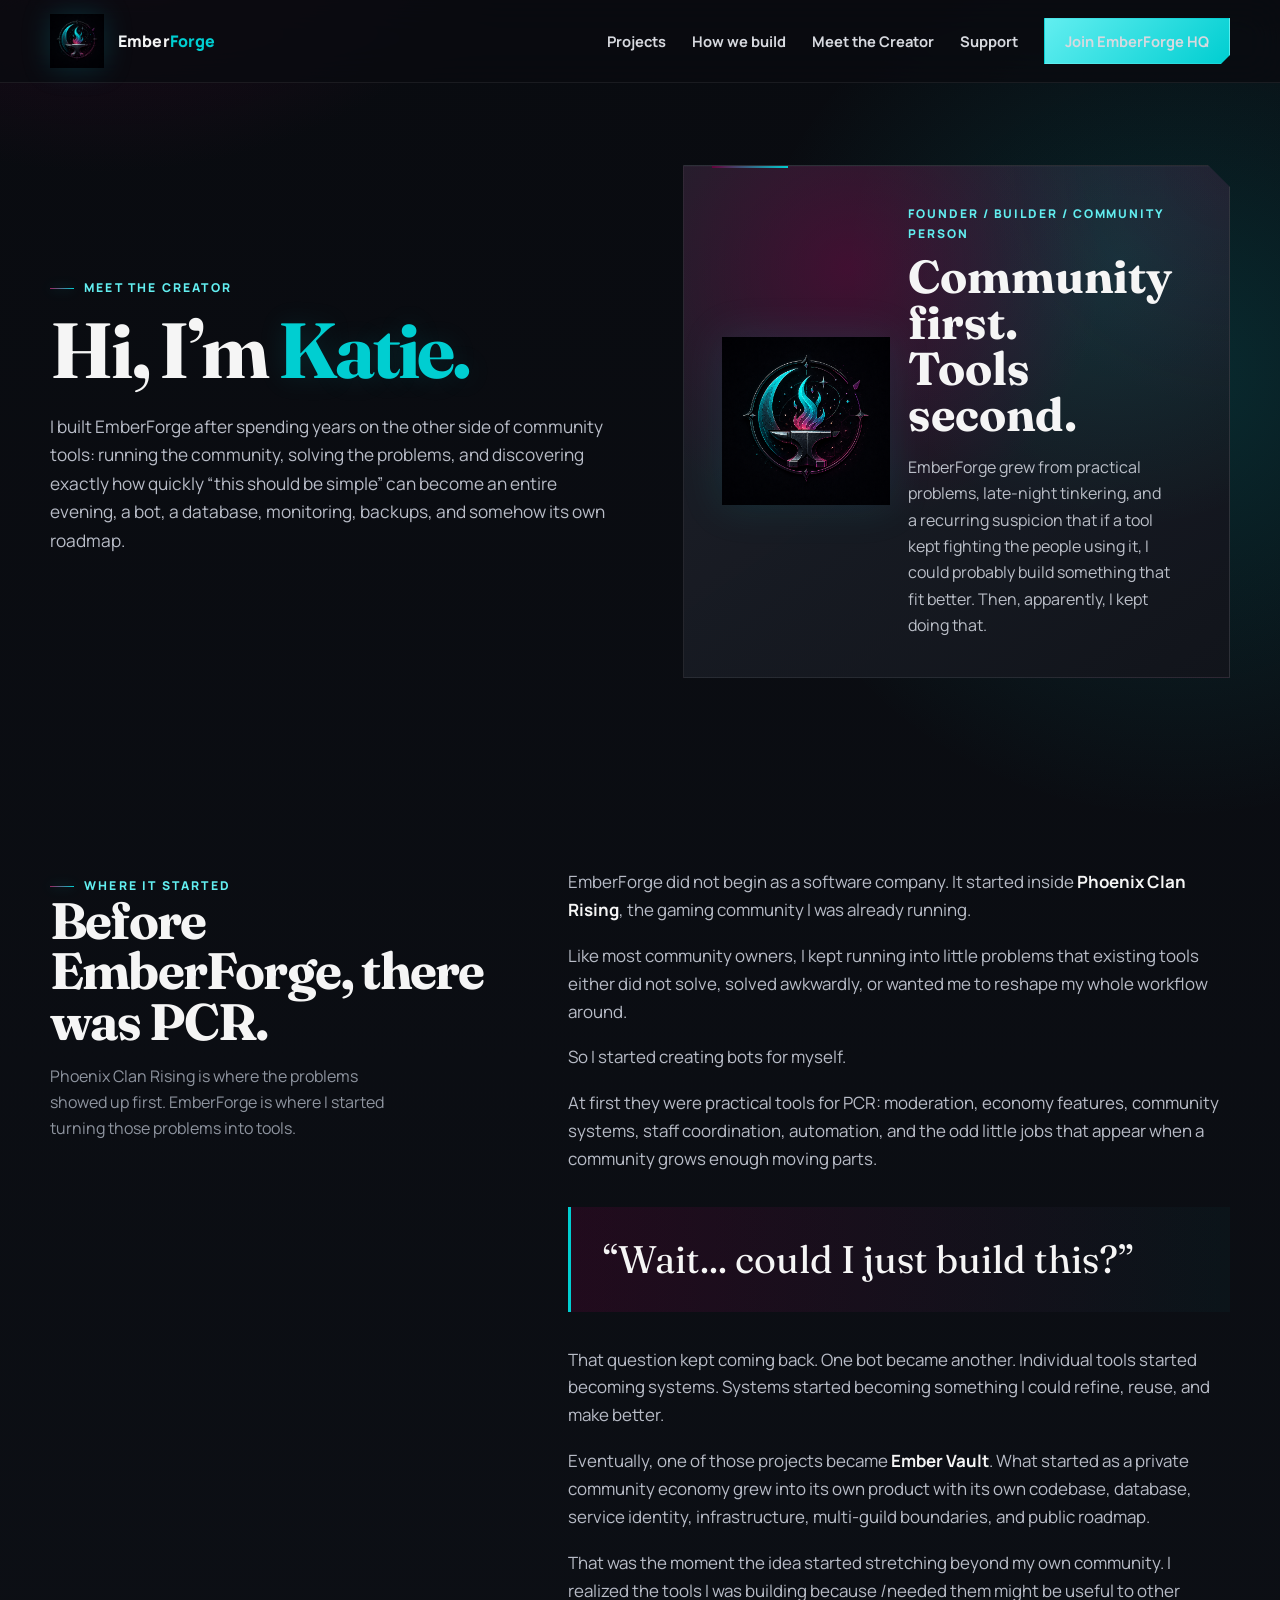
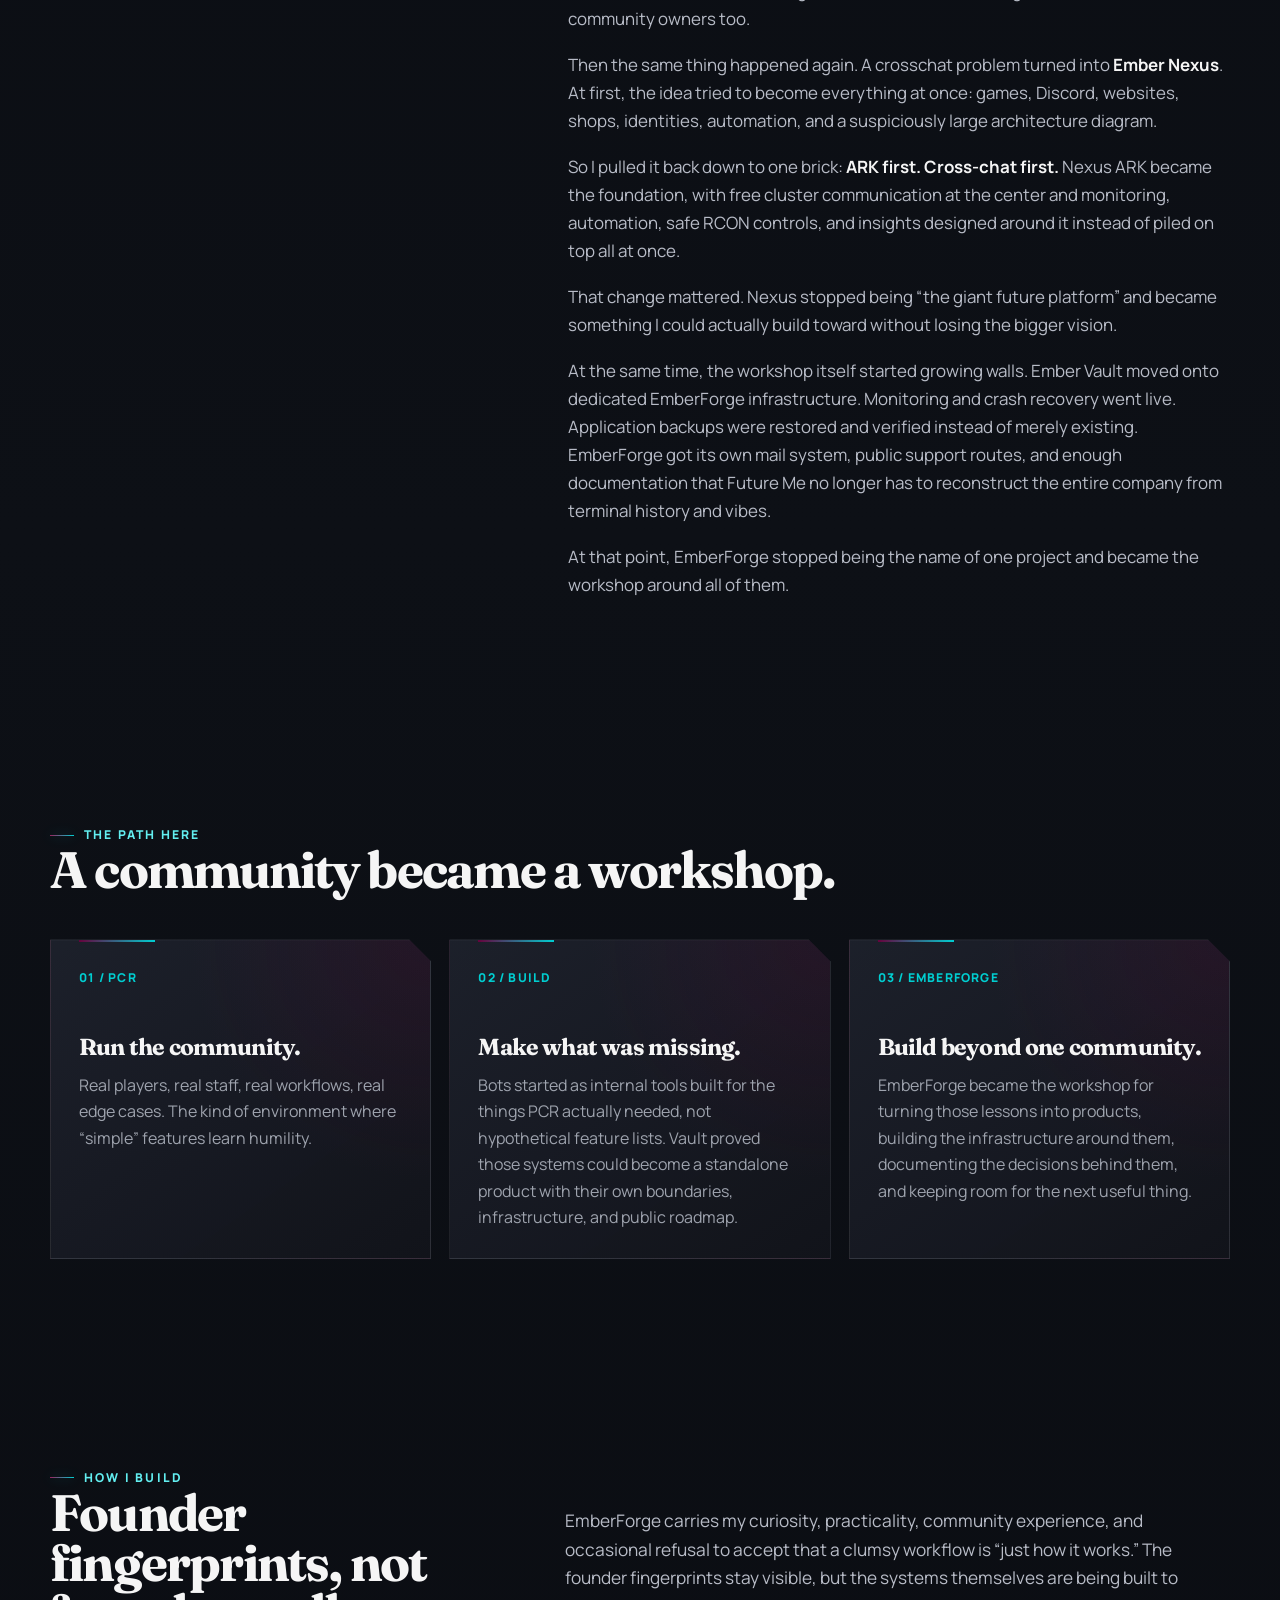
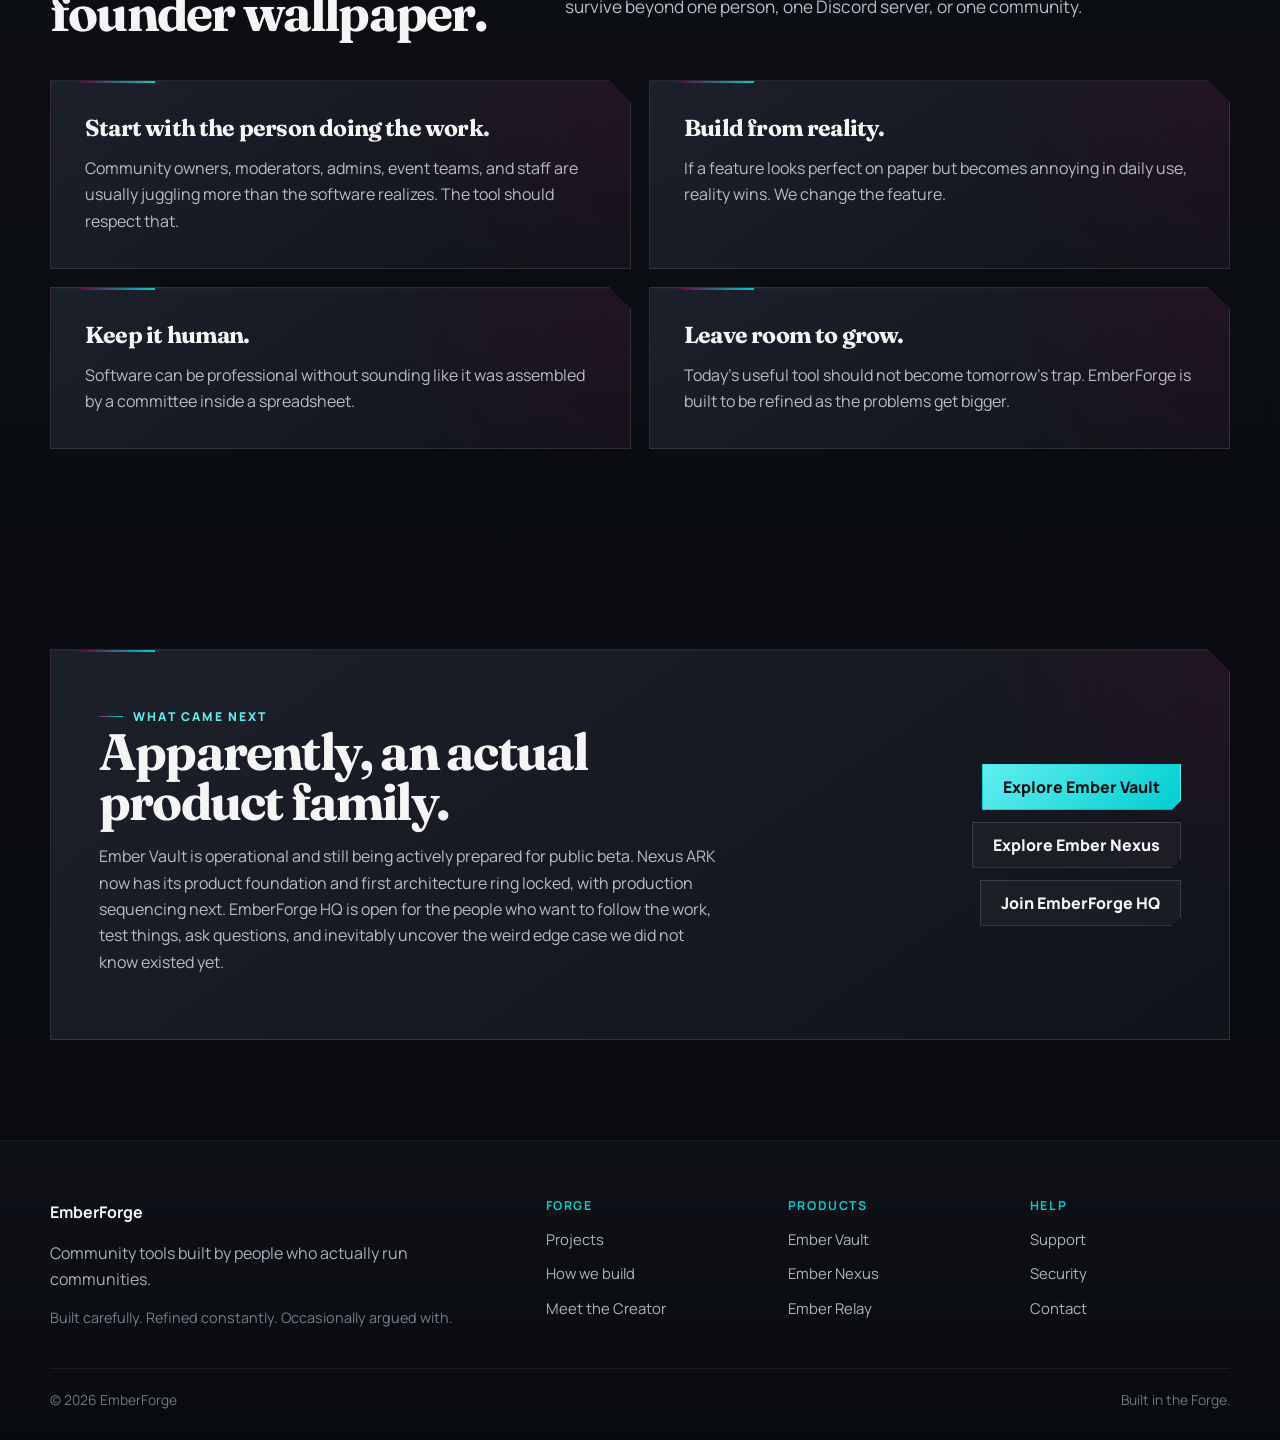
==== commit 40d29e8d: "Add files via upload" ====
--- a/creator.html
+++ b/creator.html
@@ -552,6 +552,7 @@
       <h3>Products</h3>
       <a href="/ember-vault.html">Ember Vault</a>
       <a href="/ember-nexus.html">Ember Nexus</a>
+      <a href="/ember-relay.html">Ember Relay</a>
     </div>
     <div class="footer-column">
       <h3>Help</h3>
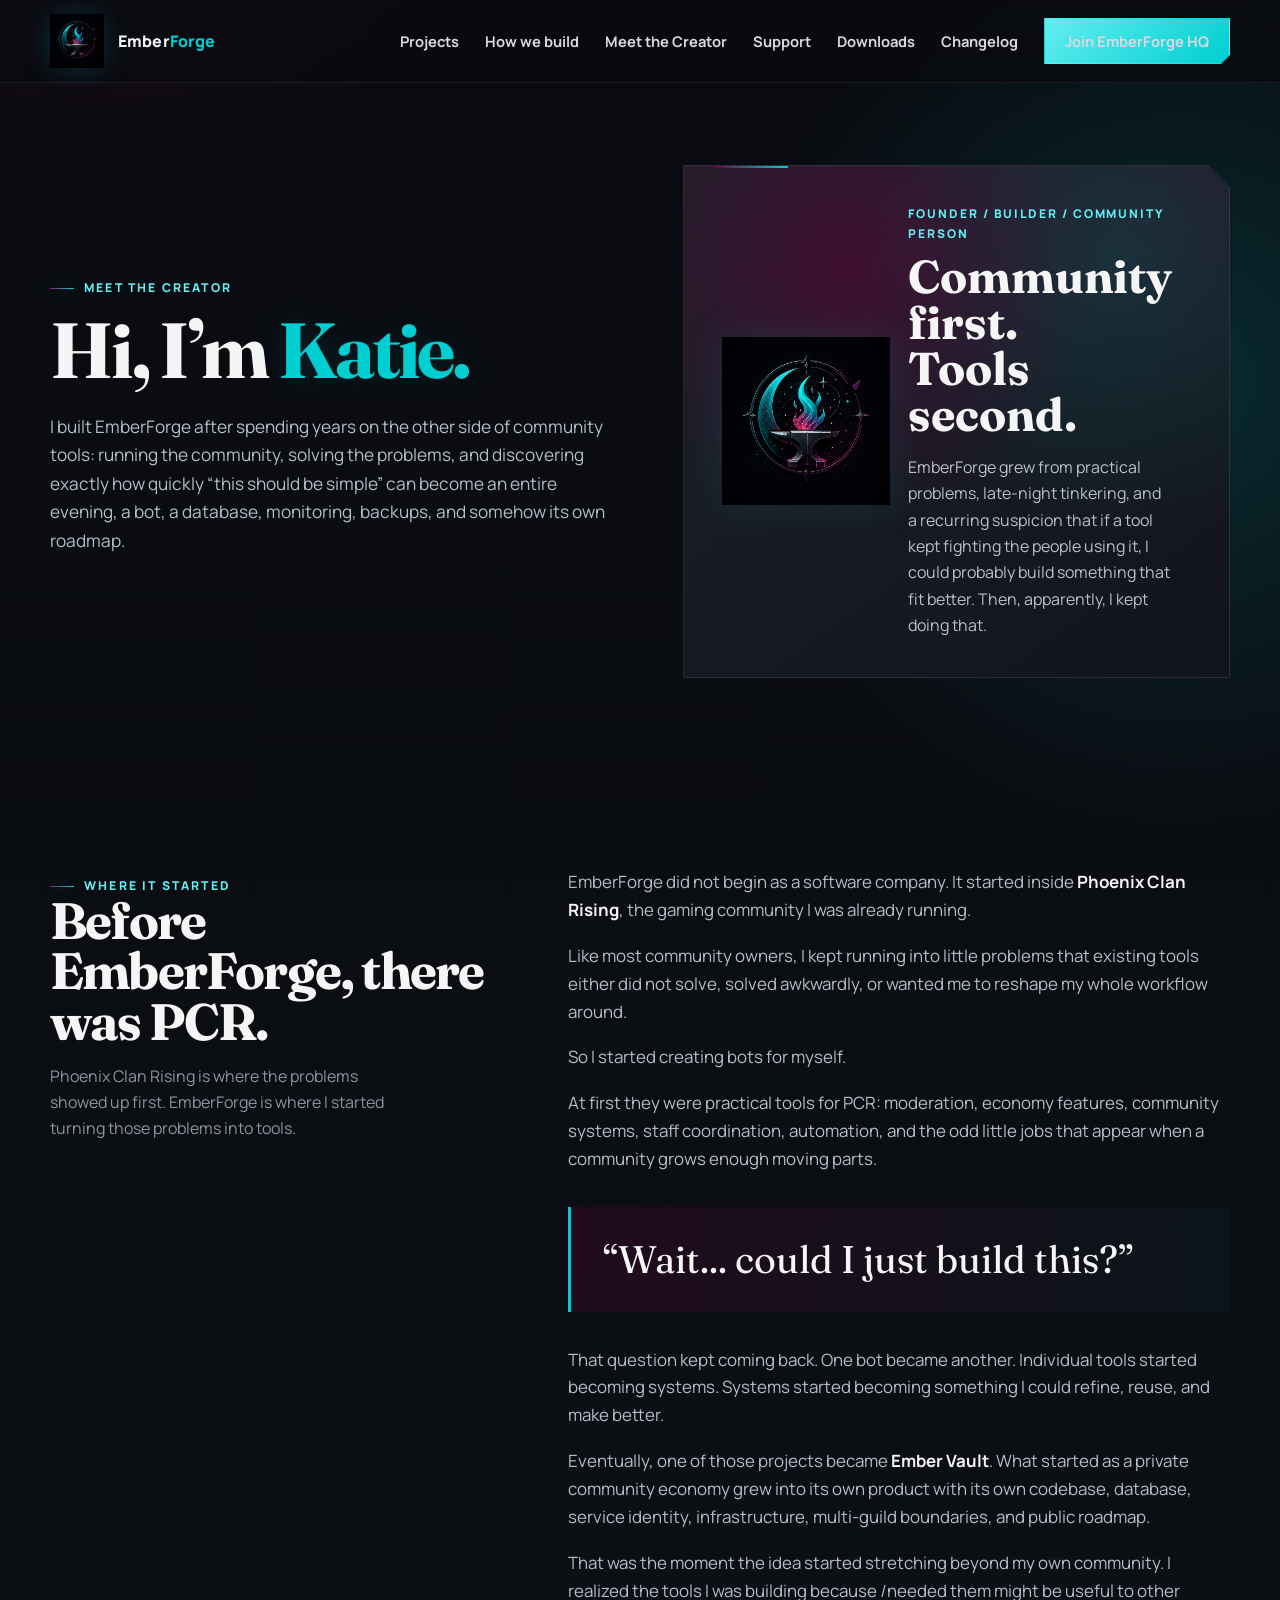
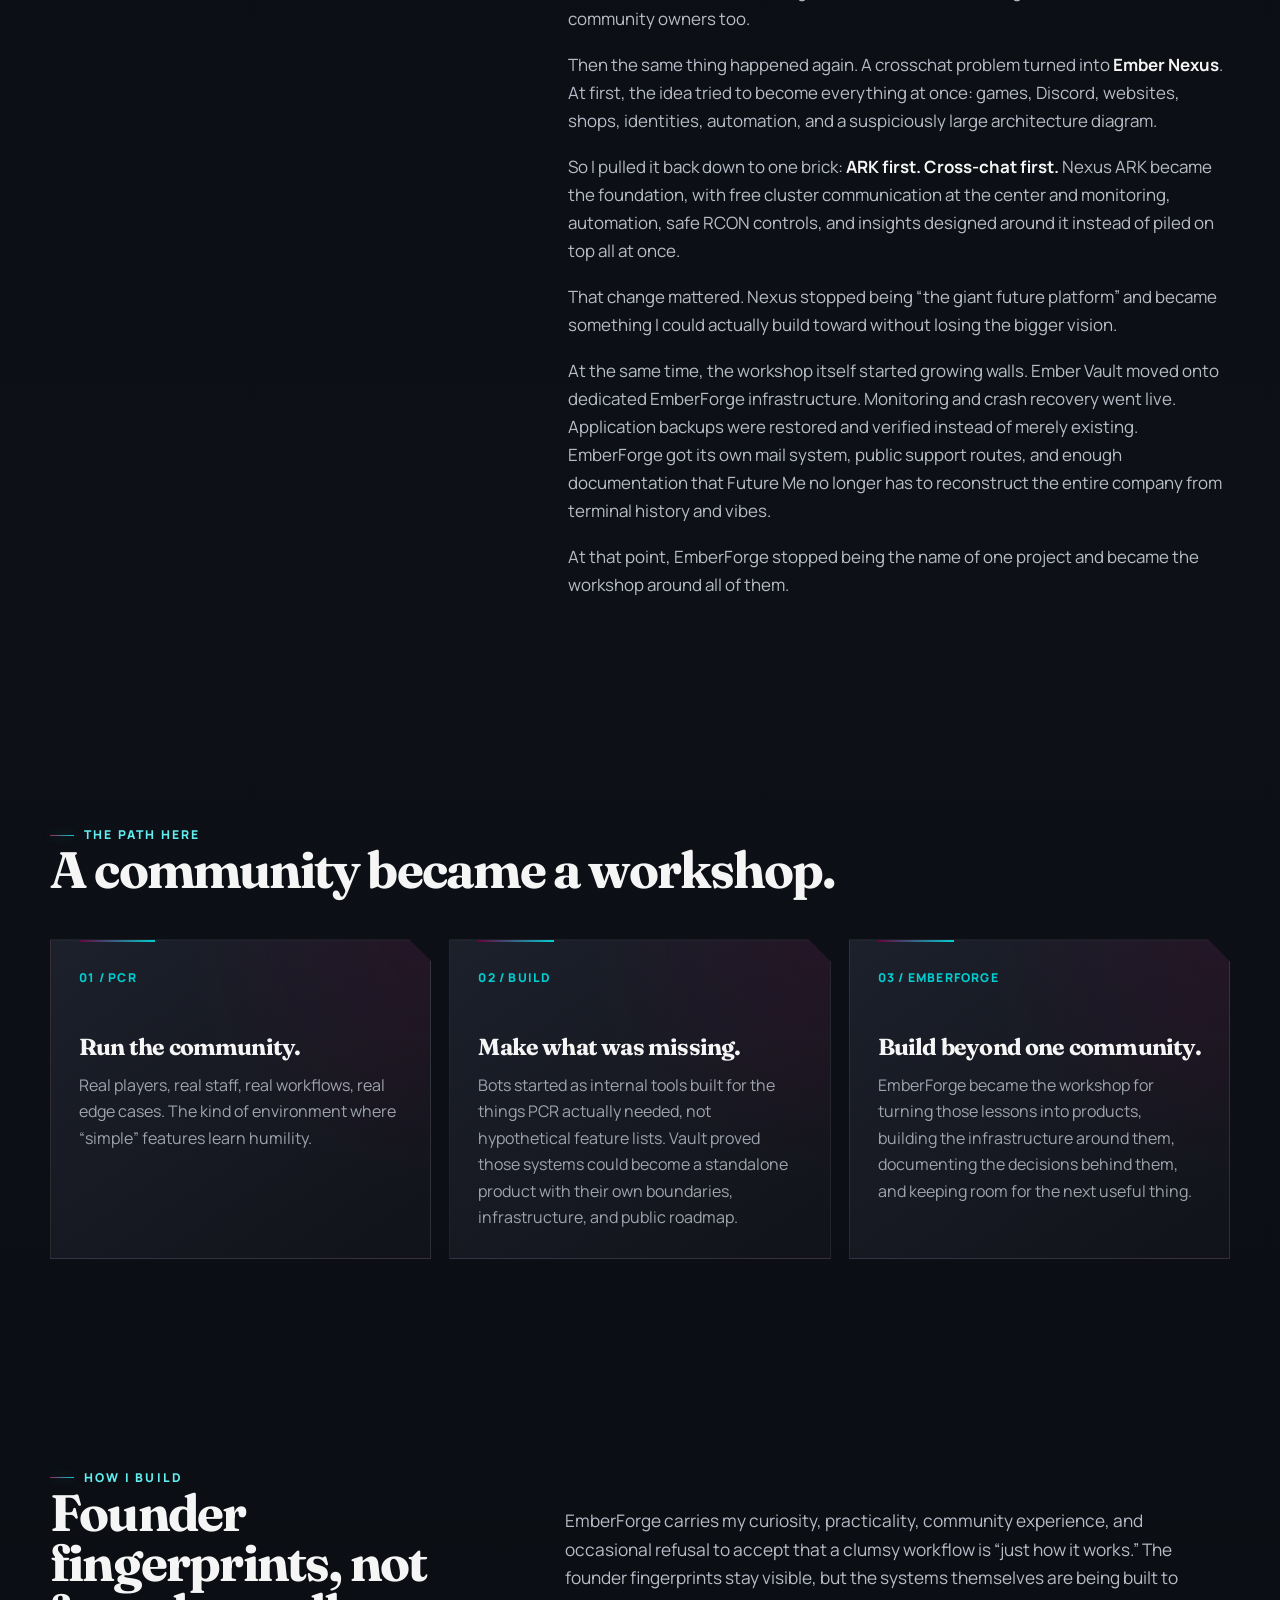
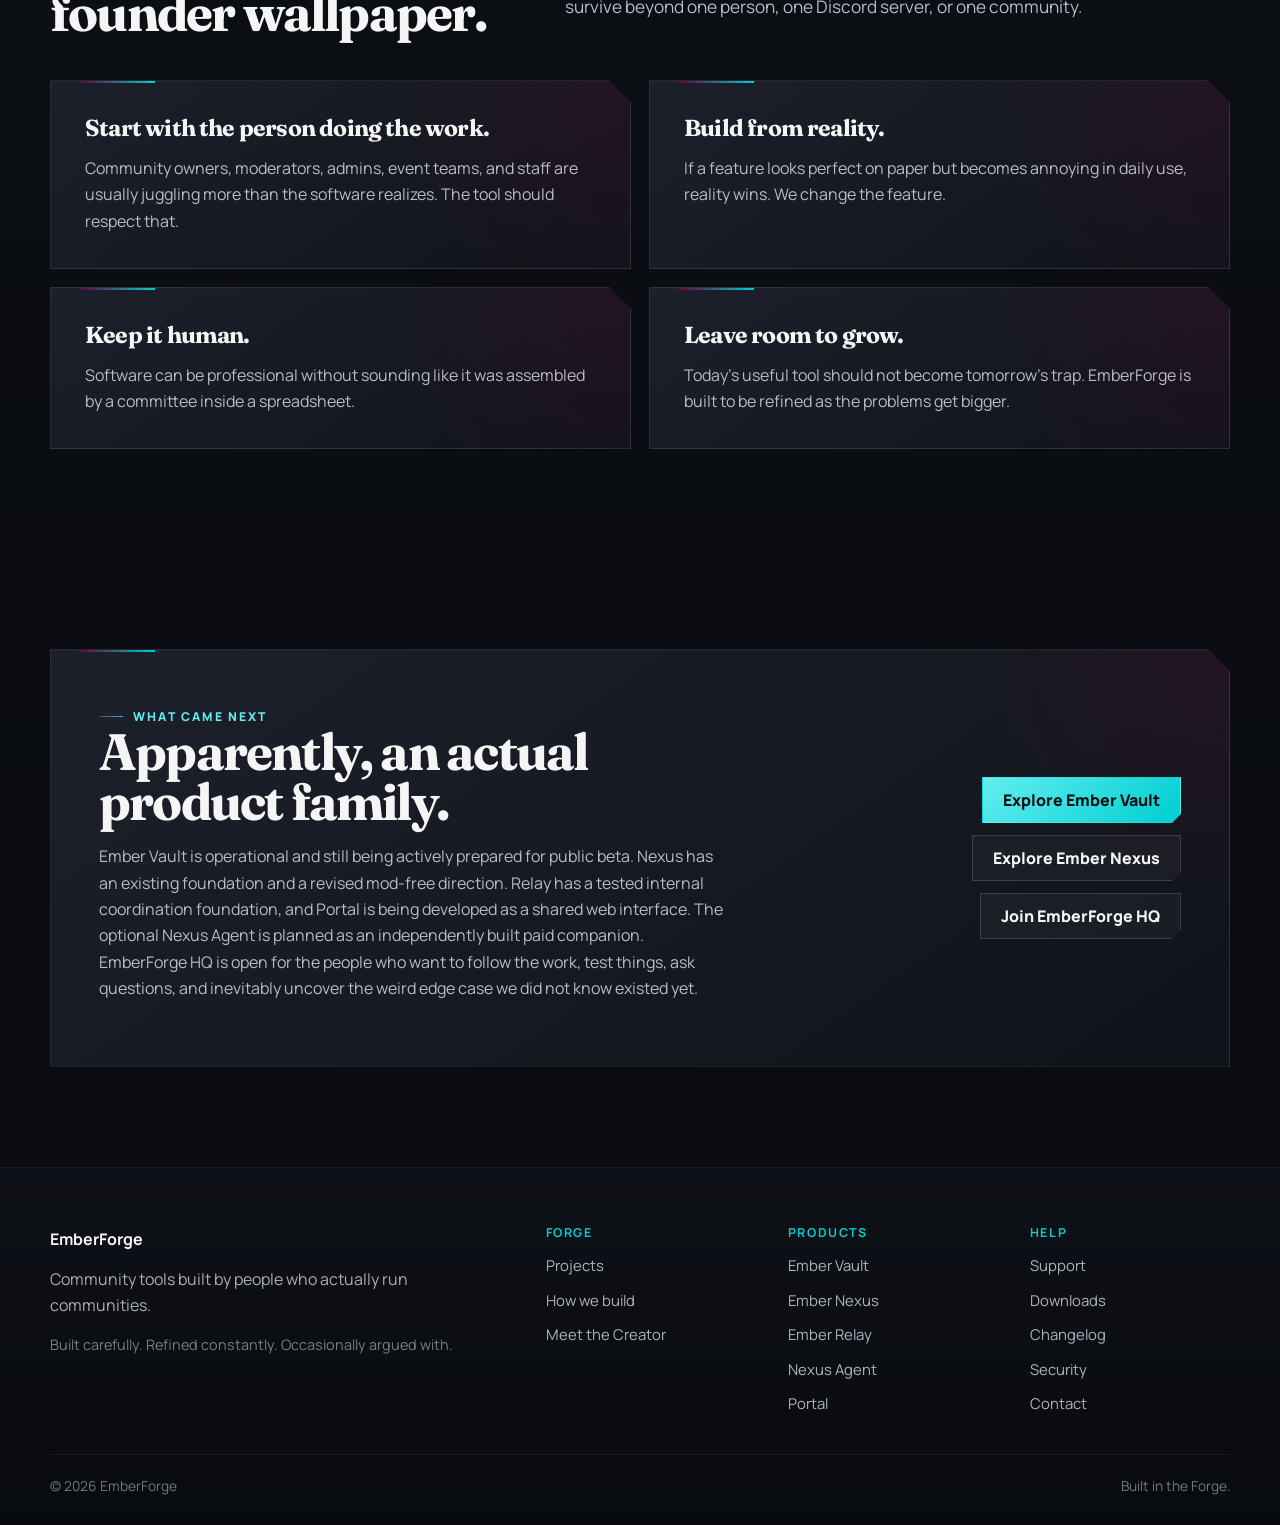
==== commit f5c8cd5e: "Site Refresh" ====
--- a/creator.html
+++ b/creator.html
@@ -399,7 +399,7 @@
       <a href="/#products">Projects</a>
       <a href="/#why">How we build</a>
       <a href="/creator.html">Meet the Creator</a>
-      <a href="/support.html">Support</a>
+      <a href="/support.html">Support</a><a href="/downloads.html">Downloads</a><a href="/changelog.html">Changelog</a>
       <a class="nav-cta" href="https://discord.gg/WRv4fGv2PG">Join EmberForge HQ</a>
     </div>
   </div>
@@ -523,7 +523,7 @@
       <div>
         <div class="eyebrow">What came next</div>
         <h2>Apparently, an actual product family.</h2>
-        <p>Ember Vault is operational and still being actively prepared for public beta. Nexus ARK now has its product foundation and first architecture ring locked, with production sequencing next. EmberForge HQ is open for the people who want to follow the work, test things, ask questions, and inevitably uncover the weird edge case we did not know existed yet.</p>
+        <p>Ember Vault is operational and still being actively prepared for public beta. Nexus has an existing foundation and a revised mod-free direction. Relay has a tested internal coordination foundation, and Portal is being developed as a shared web interface. The optional Nexus Agent is planned as an independently built paid companion. EmberForge HQ is open for the people who want to follow the work, test things, ask questions, and inevitably uncover the weird edge case we did not know existed yet.</p>
       </div>
       <div class="product-actions">
         <a class="btn primary" href="/ember-vault.html">Explore Ember Vault</a>
@@ -552,11 +552,11 @@
       <h3>Products</h3>
       <a href="/ember-vault.html">Ember Vault</a>
       <a href="/ember-nexus.html">Ember Nexus</a>
-      <a href="/ember-relay.html">Ember Relay</a>
+      <a href="/ember-relay.html">Ember Relay</a><a href="/ember-nexus-agent.html">Nexus Agent</a><a href="/emberforge-portal.html">Portal</a>
     </div>
     <div class="footer-column">
       <h3>Help</h3>
-      <a href="/support.html">Support</a>
+      <a href="/support.html">Support</a><a href="/downloads.html">Downloads</a><a href="/changelog.html">Changelog</a>
       <a href="/security.html">Security</a>
       <a href="mailto:support@emberforgehq.com">Contact</a>
     </div>
